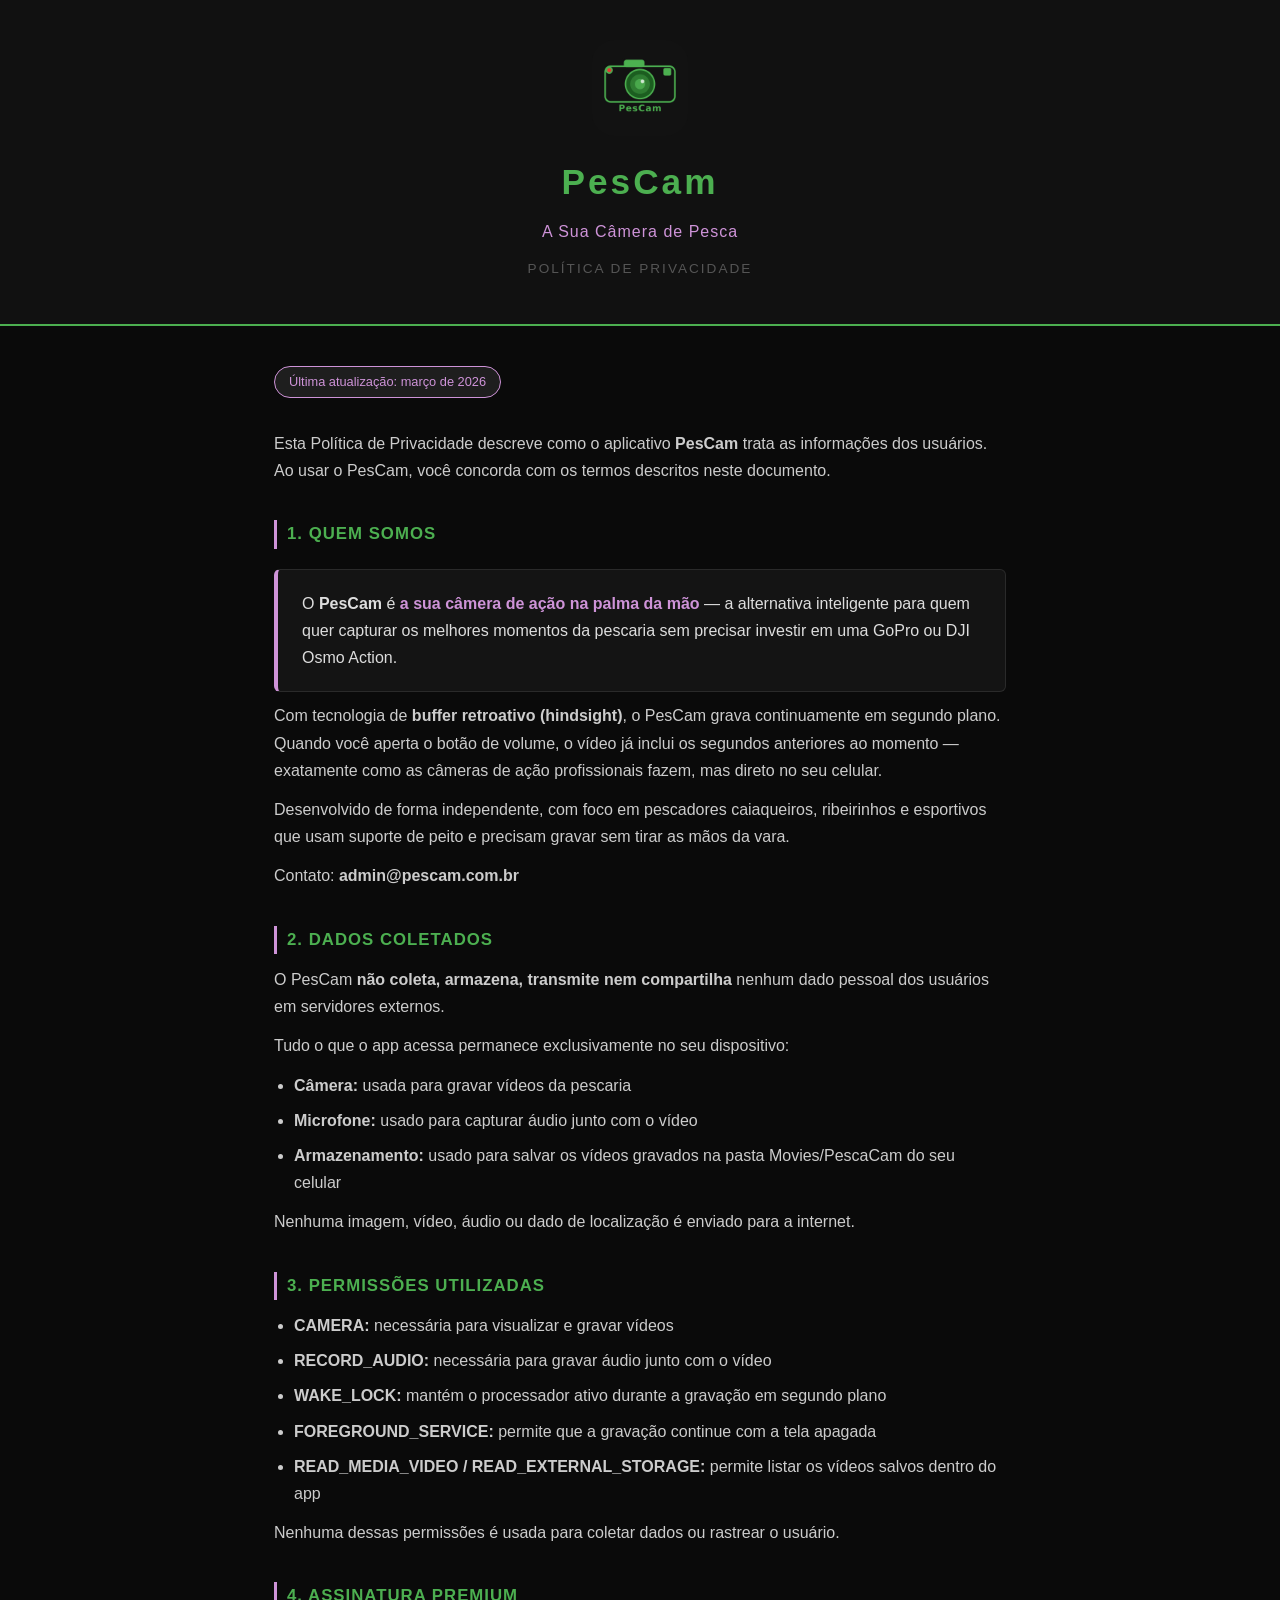
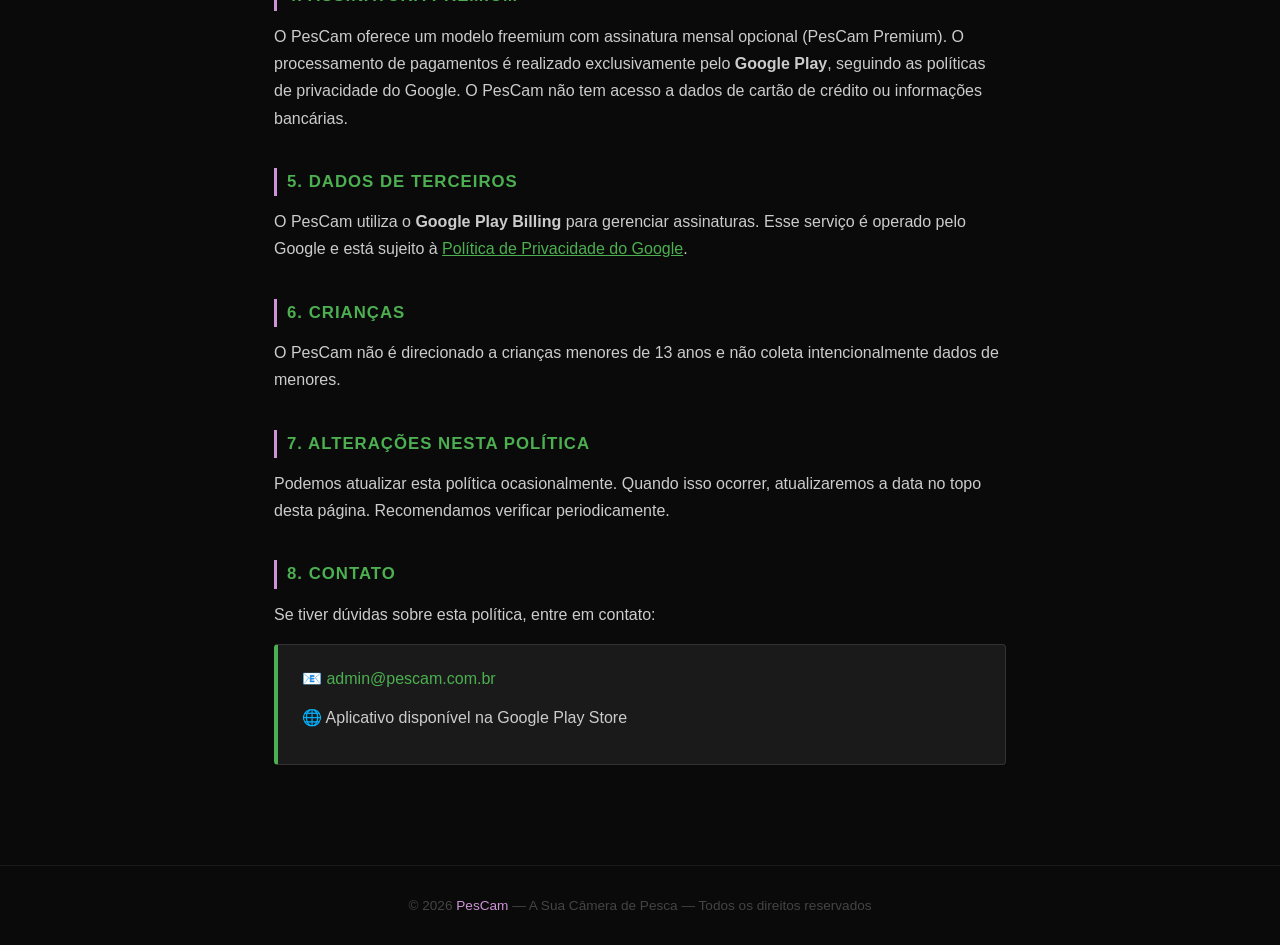
==== index.html @ 840942f1 "Add files via upload" ====
<!DOCTYPE html>
<html lang="pt-BR">
<head>
    <meta charset="UTF-8">
    <meta name="viewport" content="width=device-width, initial-scale=1.0">
    <title>Política de Privacidade — PesCam</title>
    <style>
        * { margin: 0; padding: 0; box-sizing: border-box; }
        body {
            font-family: -apple-system, BlinkMacSystemFont, 'Segoe UI', Roboto, sans-serif;
            background: #0a0a0a;
            color: #e0e0e0;
            line-height: 1.7;
        }
        header {
            background: #111;
            border-bottom: 2px solid #4CAF50;
            padding: 40px 24px 32px;
            text-align: center;
        }
        header img {
            width: 96px;
            height: 96px;
            border-radius: 22px;
            margin-bottom: 16px;
            display: block;
            margin-left: auto;
            margin-right: auto;
        }
        header h1 {
            font-size: 2.2rem;
            color: #4CAF50;
            letter-spacing: 3px;
            font-weight: 800;
        }
        header .subtitulo {
            color: #CE93D8;
            margin-top: 6px;
            font-size: 1rem;
            letter-spacing: 1px;
        }
        header .pagina-titulo {
            color: #555;
            margin-top: 10px;
            font-size: 0.85rem;
            text-transform: uppercase;
            letter-spacing: 2px;
        }
        .container {
            max-width: 780px;
            margin: 40px auto;
            padding: 0 24px 60px;
        }
        h2 {
            color: #4CAF50;
            font-size: 1.05rem;
            margin: 36px 0 12px;
            text-transform: uppercase;
            letter-spacing: 1px;
            border-left: 3px solid #CE93D8;
            padding-left: 10px;
        }
        p {
            color: #ccc;
            margin-bottom: 12px;
        }
        ul {
            padding-left: 20px;
            margin-bottom: 12px;
        }
        ul li {
            color: #ccc;
            margin-bottom: 8px;
        }
        .badge {
            display: inline-block;
            background: #1e1e1e;
            border: 1px solid #CE93D8;
            color: #CE93D8;
            font-size: 0.8rem;
            padding: 4px 14px;
            border-radius: 20px;
            margin-bottom: 20px;
        }
        .hero-box {
            background: #141414;
            border: 1px solid #2a2a2a;
            border-left: 4px solid #CE93D8;
            padding: 20px 24px;
            border-radius: 6px;
            margin: 20px 0 10px;
        }
        .hero-box p {
            color: #ddd;
            margin: 0;
            font-size: 1rem;
            line-height: 1.7;
        }
        .hero-box .destaque {
            color: #CE93D8;
            font-weight: bold;
        }
        .contact-box {
            background: #1a1a1a;
            border: 1px solid #333;
            border-left: 4px solid #4CAF50;
            padding: 20px 24px;
            border-radius: 4px;
            margin-top: 16px;
        }
        .contact-box a {
            color: #4CAF50;
            text-decoration: none;
        }
        a { color: #4CAF50; }
        footer {
            text-align: center;
            padding: 28px;
            color: #444;
            font-size: 0.85rem;
            border-top: 1px solid #1a1a1a;
        }
        footer span { color: #CE93D8; }
    </style>
</head>
<body>

<header>
    <img src="[data-uri]" alt="PesCam">
    <h1>PesCam</h1>
    <p class="subtitulo">A Sua Câmera de Pesca</p>
    <p class="pagina-titulo">Política de Privacidade</p>
</header>

<div class="container">

    <p style="margin-top: 8px;">
        <span class="badge">Última atualização: março de 2026</span>
    </p>

    <p>
        Esta Política de Privacidade descreve como o aplicativo <strong>PesCam</strong>
        trata as informações dos usuários. Ao usar o PesCam, você concorda com os termos
        descritos neste documento.
    </p>

    <h2>1. Quem somos</h2>

    <div class="hero-box">
        <p>
            O <strong>PesCam</strong> é <span class="destaque">a sua câmera de ação na palma da mão</span> —
            a alternativa inteligente para quem quer capturar os melhores momentos da pescaria
            sem precisar investir em uma GoPro ou DJI Osmo Action.
        </p>
    </div>

    <p>
        Com tecnologia de <strong>buffer retroativo (hindsight)</strong>, o PesCam grava continuamente
        em segundo plano. Quando você aperta o botão de volume, o vídeo já inclui os segundos
        anteriores ao momento — exatamente como as câmeras de ação profissionais fazem,
        mas direto no seu celular.
    </p>
    <p>
        Desenvolvido de forma independente, com foco em pescadores caiaqueiros,
        ribeirinhos e esportivos que usam suporte de peito e precisam gravar sem tirar as mãos da vara.
    </p>
    <p>Contato: <strong>admin@pescam.com.br</strong></p>

    <h2>2. Dados coletados</h2>
    <p>
        O PesCam <strong>não coleta, armazena, transmite nem compartilha</strong>
        nenhum dado pessoal dos usuários em servidores externos.
    </p>
    <p>Tudo o que o app acessa permanece exclusivamente no seu dispositivo:</p>
    <ul>
        <li><strong>Câmera:</strong> usada para gravar vídeos da pescaria</li>
        <li><strong>Microfone:</strong> usado para capturar áudio junto com o vídeo</li>
        <li><strong>Armazenamento:</strong> usado para salvar os vídeos gravados na pasta Movies/PescaCam do seu celular</li>
    </ul>
    <p>Nenhuma imagem, vídeo, áudio ou dado de localização é enviado para a internet.</p>

    <h2>3. Permissões utilizadas</h2>
    <ul>
        <li><strong>CAMERA:</strong> necessária para visualizar e gravar vídeos</li>
        <li><strong>RECORD_AUDIO:</strong> necessária para gravar áudio junto com o vídeo</li>
        <li><strong>WAKE_LOCK:</strong> mantém o processador ativo durante a gravação em segundo plano</li>
        <li><strong>FOREGROUND_SERVICE:</strong> permite que a gravação continue com a tela apagada</li>
        <li><strong>READ_MEDIA_VIDEO / READ_EXTERNAL_STORAGE:</strong> permite listar os vídeos salvos dentro do app</li>
    </ul>
    <p>Nenhuma dessas permissões é usada para coletar dados ou rastrear o usuário.</p>

    <h2>4. Assinatura Premium</h2>
    <p>
        O PesCam oferece um modelo freemium com assinatura mensal opcional (PesCam Premium).
        O processamento de pagamentos é realizado exclusivamente pelo <strong>Google Play</strong>,
        seguindo as políticas de privacidade do Google. O PesCam não tem acesso a dados
        de cartão de crédito ou informações bancárias.
    </p>

    <h2>5. Dados de terceiros</h2>
    <p>
        O PesCam utiliza o <strong>Google Play Billing</strong> para gerenciar assinaturas.
        Esse serviço é operado pelo Google e está sujeito à
        <a href="https://policies.google.com/privacy" target="_blank">Política de Privacidade do Google</a>.
    </p>

    <h2>6. Crianças</h2>
    <p>
        O PesCam não é direcionado a crianças menores de 13 anos e não coleta
        intencionalmente dados de menores.
    </p>

    <h2>7. Alterações nesta política</h2>
    <p>
        Podemos atualizar esta política ocasionalmente. Quando isso ocorrer,
        atualizaremos a data no topo desta página. Recomendamos verificar periodicamente.
    </p>

    <h2>8. Contato</h2>
    <p>Se tiver dúvidas sobre esta política, entre em contato:</p>
    <div class="contact-box">
        <p>📧 <a href="mailto:admin@pescam.com.br">admin@pescam.com.br</a></p>
        <p>🌐 Aplicativo disponível na Google Play Store</p>
    </div>

</div>

<footer>
    © 2026 <span>PesCam</span> — A Sua Câmera de Pesca — Todos os direitos reservados
</footer>

</body>
</html>
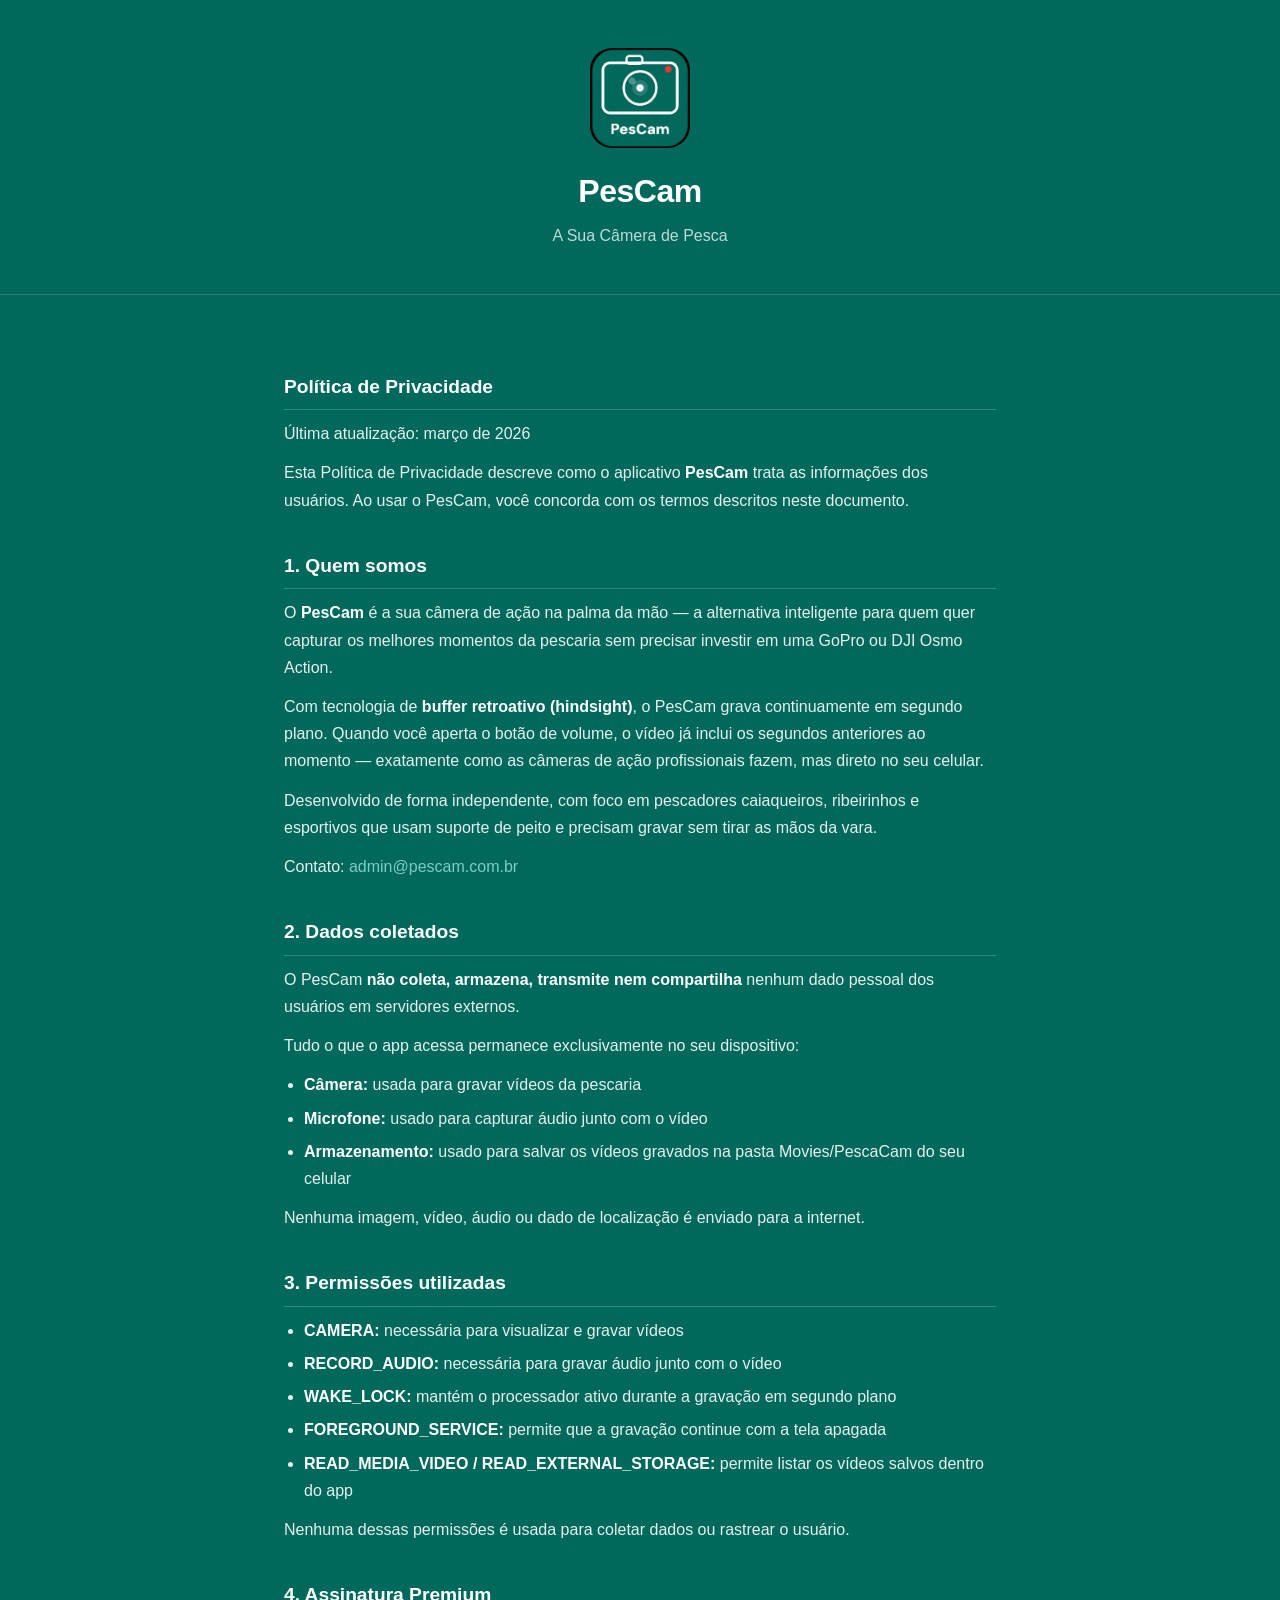
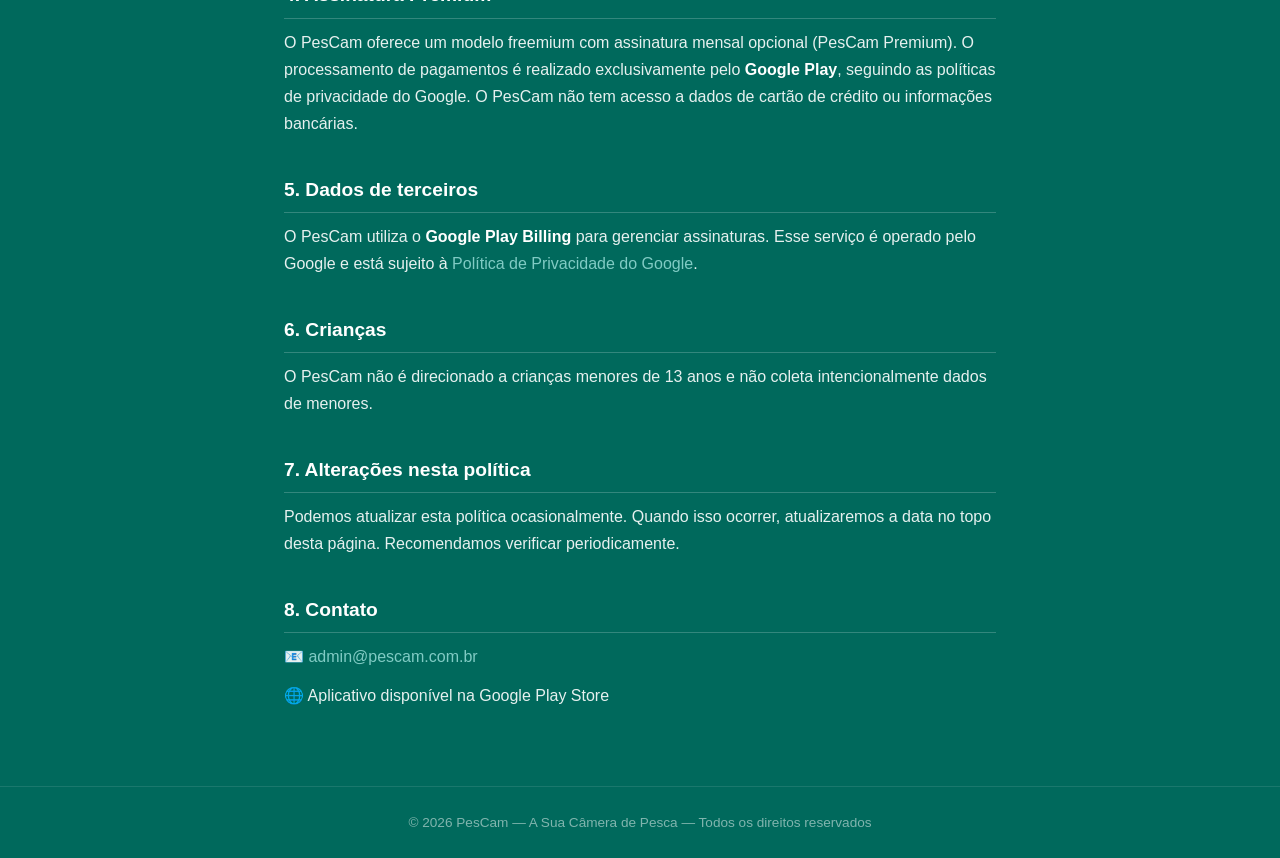
==== commit af665eb5: "Update index.html" ====
--- a/index.html
+++ b/index.html
@@ -1,233 +1,159 @@
 <!DOCTYPE html>
 <html lang="pt-BR">
 <head>
-    <meta charset="UTF-8">
-    <meta name="viewport" content="width=device-width, initial-scale=1.0">
-    <title>Política de Privacidade — PesCam</title>
-    <style>
-        * { margin: 0; padding: 0; box-sizing: border-box; }
-        body {
-            font-family: -apple-system, BlinkMacSystemFont, 'Segoe UI', Roboto, sans-serif;
-            background: #0a0a0a;
-            color: #e0e0e0;
-            line-height: 1.7;
-        }
-        header {
-            background: #111;
-            border-bottom: 2px solid #4CAF50;
-            padding: 40px 24px 32px;
-            text-align: center;
-        }
-        header img {
-            width: 96px;
-            height: 96px;
-            border-radius: 22px;
-            margin-bottom: 16px;
-            display: block;
-            margin-left: auto;
-            margin-right: auto;
-        }
-        header h1 {
-            font-size: 2.2rem;
-            color: #4CAF50;
-            letter-spacing: 3px;
-            font-weight: 800;
-        }
-        header .subtitulo {
-            color: #CE93D8;
-            margin-top: 6px;
-            font-size: 1rem;
-            letter-spacing: 1px;
-        }
-        header .pagina-titulo {
-            color: #555;
-            margin-top: 10px;
-            font-size: 0.85rem;
-            text-transform: uppercase;
-            letter-spacing: 2px;
-        }
-        .container {
-            max-width: 780px;
-            margin: 40px auto;
-            padding: 0 24px 60px;
-        }
-        h2 {
-            color: #4CAF50;
-            font-size: 1.05rem;
-            margin: 36px 0 12px;
-            text-transform: uppercase;
-            letter-spacing: 1px;
-            border-left: 3px solid #CE93D8;
-            padding-left: 10px;
-        }
-        p {
-            color: #ccc;
-            margin-bottom: 12px;
-        }
-        ul {
-            padding-left: 20px;
-            margin-bottom: 12px;
-        }
-        ul li {
-            color: #ccc;
-            margin-bottom: 8px;
-        }
-        .badge {
-            display: inline-block;
-            background: #1e1e1e;
-            border: 1px solid #CE93D8;
-            color: #CE93D8;
-            font-size: 0.8rem;
-            padding: 4px 14px;
-            border-radius: 20px;
-            margin-bottom: 20px;
-        }
-        .hero-box {
-            background: #141414;
-            border: 1px solid #2a2a2a;
-            border-left: 4px solid #CE93D8;
-            padding: 20px 24px;
-            border-radius: 6px;
-            margin: 20px 0 10px;
-        }
-        .hero-box p {
-            color: #ddd;
-            margin: 0;
-            font-size: 1rem;
-            line-height: 1.7;
-        }
-        .hero-box .destaque {
-            color: #CE93D8;
-            font-weight: bold;
-        }
-        .contact-box {
-            background: #1a1a1a;
-            border: 1px solid #333;
-            border-left: 4px solid #4CAF50;
-            padding: 20px 24px;
-            border-radius: 4px;
-            margin-top: 16px;
-        }
-        .contact-box a {
-            color: #4CAF50;
-            text-decoration: none;
-        }
-        a { color: #4CAF50; }
-        footer {
-            text-align: center;
-            padding: 28px;
-            color: #444;
-            font-size: 0.85rem;
-            border-top: 1px solid #1a1a1a;
-        }
-        footer span { color: #CE93D8; }
-    </style>
+  <meta charset="UTF-8">
+  <meta name="viewport" content="width=device-width, initial-scale=1.0">
+  <title>PesCam — Política de Privacidade</title>
+  <style>
+    * { box-sizing: border-box; margin: 0; padding: 0; }
+
+    body {
+      background-color: #00695C;
+      color: #ffffff;
+      font-family: -apple-system, BlinkMacSystemFont, 'Segoe UI', Roboto, sans-serif;
+      line-height: 1.7;
+    }
+
+    header {
+      background-color: #00695C;
+      padding: 48px 24px 32px;
+      text-align: center;
+      border-bottom: 1px solid rgba(255,255,255,0.15);
+    }
+
+    header img {
+      width: 100px;
+      height: 100px;
+      border-radius: 22px;
+      display: block;
+      margin: 0 auto 16px;
+    }
+
+    header h1 {
+      font-size: 2rem;
+      font-weight: 800;
+      letter-spacing: -0.5px;
+      color: #ffffff;
+    }
+
+    header p.tagline {
+      font-size: 1rem;
+      color: rgba(255,255,255,0.75);
+      margin-top: 4px;
+    }
+
+    main {
+      max-width: 760px;
+      margin: 0 auto;
+      padding: 40px 24px 64px;
+    }
+
+    h2 {
+      font-size: 1.2rem;
+      font-weight: 700;
+      color: #ffffff;
+      margin: 36px 0 10px;
+      padding-bottom: 6px;
+      border-bottom: 1px solid rgba(255,255,255,0.2);
+    }
+
+    p {
+      margin-bottom: 12px;
+      color: rgba(255,255,255,0.9);
+    }
+
+    ul {
+      margin: 8px 0 12px 20px;
+      color: rgba(255,255,255,0.9);
+    }
+
+    ul li {
+      margin-bottom: 6px;
+    }
+
+    strong {
+      color: #ffffff;
+    }
+
+    a {
+      color: #80CBC4;
+      text-decoration: none;
+    }
+
+    a:hover {
+      text-decoration: underline;
+    }
+
+    footer {
+      text-align: center;
+      padding: 24px;
+      font-size: 0.85rem;
+      color: rgba(255,255,255,0.5);
+      border-top: 1px solid rgba(255,255,255,0.1);
+    }
+  </style>
 </head>
 <body>
 
 <header>
-    <img src="[data-uri]" alt="PesCam">
-    <h1>PesCam</h1>
-    <p class="subtitulo">A Sua Câmera de Pesca</p>
-    <p class="pagina-titulo">Política de Privacidade</p>
+  <img src="[data-uri]" alt="PesCam icon">
+  <h1>PesCam</h1>
+  <p class="tagline">A Sua Câmera de Pesca</p>
 </header>
 
-<div class="container">
+<main>
 
-    <p style="margin-top: 8px;">
-        <span class="badge">Última atualização: março de 2026</span>
-    </p>
+  <h2>Política de Privacidade</h2>
+  <p>Última atualização: março de 2026</p>
+  <p>Esta Política de Privacidade descreve como o aplicativo <strong>PesCam</strong> trata as informações dos usuários. Ao usar o PesCam, você concorda com os termos descritos neste documento.</p>
 
-    <p>
-        Esta Política de Privacidade descreve como o aplicativo <strong>PesCam</strong>
-        trata as informações dos usuários. Ao usar o PesCam, você concorda com os termos
-        descritos neste documento.
-    </p>
+  <h2>1. Quem somos</h2>
+  <p>O <strong>PesCam</strong> é a sua câmera de ação na palma da mão — a alternativa inteligente para quem quer capturar os melhores momentos da pescaria sem precisar investir em uma GoPro ou DJI Osmo Action.</p>
+  <p>Com tecnologia de <strong>buffer retroativo (hindsight)</strong>, o PesCam grava continuamente em segundo plano. Quando você aperta o botão de volume, o vídeo já inclui os segundos anteriores ao momento — exatamente como as câmeras de ação profissionais fazem, mas direto no seu celular.</p>
+  <p>Desenvolvido de forma independente, com foco em pescadores caiaqueiros, ribeirinhos e esportivos que usam suporte de peito e precisam gravar sem tirar as mãos da vara.</p>
+  <p>Contato: <a href="mailto:admin@pescam.com.br">admin@pescam.com.br</a></p>
 
-    <h2>1. Quem somos</h2>
+  <h2>2. Dados coletados</h2>
+  <p>O PesCam <strong>não coleta, armazena, transmite nem compartilha</strong> nenhum dado pessoal dos usuários em servidores externos.</p>
+  <p>Tudo o que o app acessa permanece exclusivamente no seu dispositivo:</p>
+  <ul>
+    <li><strong>Câmera:</strong> usada para gravar vídeos da pescaria</li>
+    <li><strong>Microfone:</strong> usado para capturar áudio junto com o vídeo</li>
+    <li><strong>Armazenamento:</strong> usado para salvar os vídeos gravados na pasta Movies/PescaCam do seu celular</li>
+  </ul>
+  <p>Nenhuma imagem, vídeo, áudio ou dado de localização é enviado para a internet.</p>
 
-    <div class="hero-box">
-        <p>
-            O <strong>PesCam</strong> é <span class="destaque">a sua câmera de ação na palma da mão</span> —
-            a alternativa inteligente para quem quer capturar os melhores momentos da pescaria
-            sem precisar investir em uma GoPro ou DJI Osmo Action.
-        </p>
-    </div>
+  <h2>3. Permissões utilizadas</h2>
+  <ul>
+    <li><strong>CAMERA:</strong> necessária para visualizar e gravar vídeos</li>
+    <li><strong>RECORD_AUDIO:</strong> necessária para gravar áudio junto com o vídeo</li>
+    <li><strong>WAKE_LOCK:</strong> mantém o processador ativo durante a gravação em segundo plano</li>
+    <li><strong>FOREGROUND_SERVICE:</strong> permite que a gravação continue com a tela apagada</li>
+    <li><strong>READ_MEDIA_VIDEO / READ_EXTERNAL_STORAGE:</strong> permite listar os vídeos salvos dentro do app</li>
+  </ul>
+  <p>Nenhuma dessas permissões é usada para coletar dados ou rastrear o usuário.</p>
 
-    <p>
-        Com tecnologia de <strong>buffer retroativo (hindsight)</strong>, o PesCam grava continuamente
-        em segundo plano. Quando você aperta o botão de volume, o vídeo já inclui os segundos
-        anteriores ao momento — exatamente como as câmeras de ação profissionais fazem,
-        mas direto no seu celular.
-    </p>
-    <p>
-        Desenvolvido de forma independente, com foco em pescadores caiaqueiros,
-        ribeirinhos e esportivos que usam suporte de peito e precisam gravar sem tirar as mãos da vara.
-    </p>
-    <p>Contato: <strong>admin@pescam.com.br</strong></p>
+  <h2>4. Assinatura Premium</h2>
+  <p>O PesCam oferece um modelo freemium com assinatura mensal opcional (PesCam Premium). O processamento de pagamentos é realizado exclusivamente pelo <strong>Google Play</strong>, seguindo as políticas de privacidade do Google. O PesCam não tem acesso a dados de cartão de crédito ou informações bancárias.</p>
 
-    <h2>2. Dados coletados</h2>
-    <p>
-        O PesCam <strong>não coleta, armazena, transmite nem compartilha</strong>
-        nenhum dado pessoal dos usuários em servidores externos.
-    </p>
-    <p>Tudo o que o app acessa permanece exclusivamente no seu dispositivo:</p>
-    <ul>
-        <li><strong>Câmera:</strong> usada para gravar vídeos da pescaria</li>
-        <li><strong>Microfone:</strong> usado para capturar áudio junto com o vídeo</li>
-        <li><strong>Armazenamento:</strong> usado para salvar os vídeos gravados na pasta Movies/PescaCam do seu celular</li>
-    </ul>
-    <p>Nenhuma imagem, vídeo, áudio ou dado de localização é enviado para a internet.</p>
+  <h2>5. Dados de terceiros</h2>
+  <p>O PesCam utiliza o <strong>Google Play Billing</strong> para gerenciar assinaturas. Esse serviço é operado pelo Google e está sujeito à <a href="https://policies.google.com/privacy" target="_blank">Política de Privacidade do Google</a>.</p>
 
-    <h2>3. Permissões utilizadas</h2>
-    <ul>
-        <li><strong>CAMERA:</strong> necessária para visualizar e gravar vídeos</li>
-        <li><strong>RECORD_AUDIO:</strong> necessária para gravar áudio junto com o vídeo</li>
-        <li><strong>WAKE_LOCK:</strong> mantém o processador ativo durante a gravação em segundo plano</li>
-        <li><strong>FOREGROUND_SERVICE:</strong> permite que a gravação continue com a tela apagada</li>
-        <li><strong>READ_MEDIA_VIDEO / READ_EXTERNAL_STORAGE:</strong> permite listar os vídeos salvos dentro do app</li>
-    </ul>
-    <p>Nenhuma dessas permissões é usada para coletar dados ou rastrear o usuário.</p>
+  <h2>6. Crianças</h2>
+  <p>O PesCam não é direcionado a crianças menores de 13 anos e não coleta intencionalmente dados de menores.</p>
 
-    <h2>4. Assinatura Premium</h2>
-    <p>
-        O PesCam oferece um modelo freemium com assinatura mensal opcional (PesCam Premium).
-        O processamento de pagamentos é realizado exclusivamente pelo <strong>Google Play</strong>,
-        seguindo as políticas de privacidade do Google. O PesCam não tem acesso a dados
-        de cartão de crédito ou informações bancárias.
-    </p>
+  <h2>7. Alterações nesta política</h2>
+  <p>Podemos atualizar esta política ocasionalmente. Quando isso ocorrer, atualizaremos a data no topo desta página. Recomendamos verificar periodicamente.</p>
 
-    <h2>5. Dados de terceiros</h2>
-    <p>
-        O PesCam utiliza o <strong>Google Play Billing</strong> para gerenciar assinaturas.
-        Esse serviço é operado pelo Google e está sujeito à
-        <a href="https://policies.google.com/privacy" target="_blank">Política de Privacidade do Google</a>.
-    </p>
+  <h2>8. Contato</h2>
+  <p>📧 <a href="mailto:admin@pescam.com.br">admin@pescam.com.br</a></p>
+  <p>🌐 Aplicativo disponível na Google Play Store</p>
 
-    <h2>6. Crianças</h2>
-    <p>
-        O PesCam não é direcionado a crianças menores de 13 anos e não coleta
-        intencionalmente dados de menores.
-    </p>
-
-    <h2>7. Alterações nesta política</h2>
-    <p>
-        Podemos atualizar esta política ocasionalmente. Quando isso ocorrer,
-        atualizaremos a data no topo desta página. Recomendamos verificar periodicamente.
-    </p>
-
-    <h2>8. Contato</h2>
-    <p>Se tiver dúvidas sobre esta política, entre em contato:</p>
-    <div class="contact-box">
-        <p>📧 <a href="mailto:admin@pescam.com.br">admin@pescam.com.br</a></p>
-        <p>🌐 Aplicativo disponível na Google Play Store</p>
-    </div>
-
-</div>
+</main>
 
 <footer>
-    © 2026 <span>PesCam</span> — A Sua Câmera de Pesca — Todos os direitos reservados
+  © 2026 PesCam — A Sua Câmera de Pesca — Todos os direitos reservados
 </footer>
 
 </body>
-</html>
+</html>
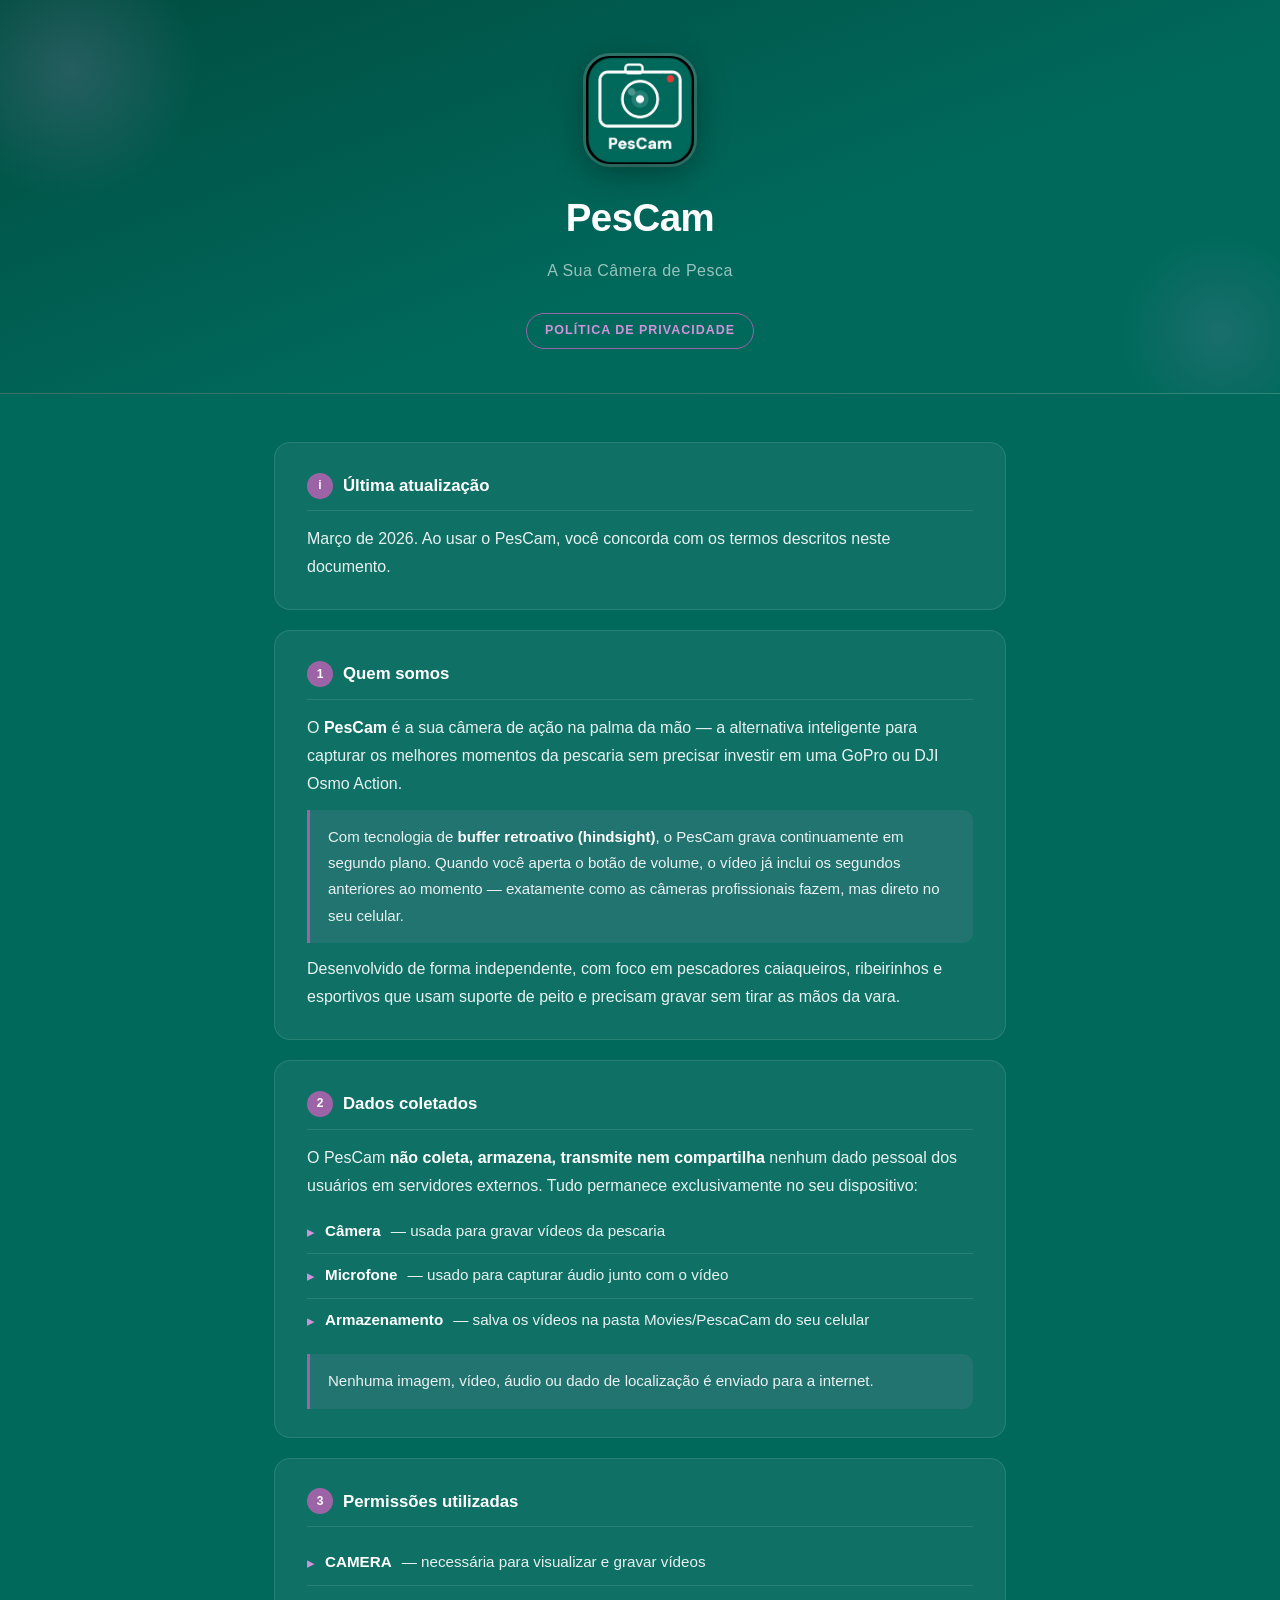
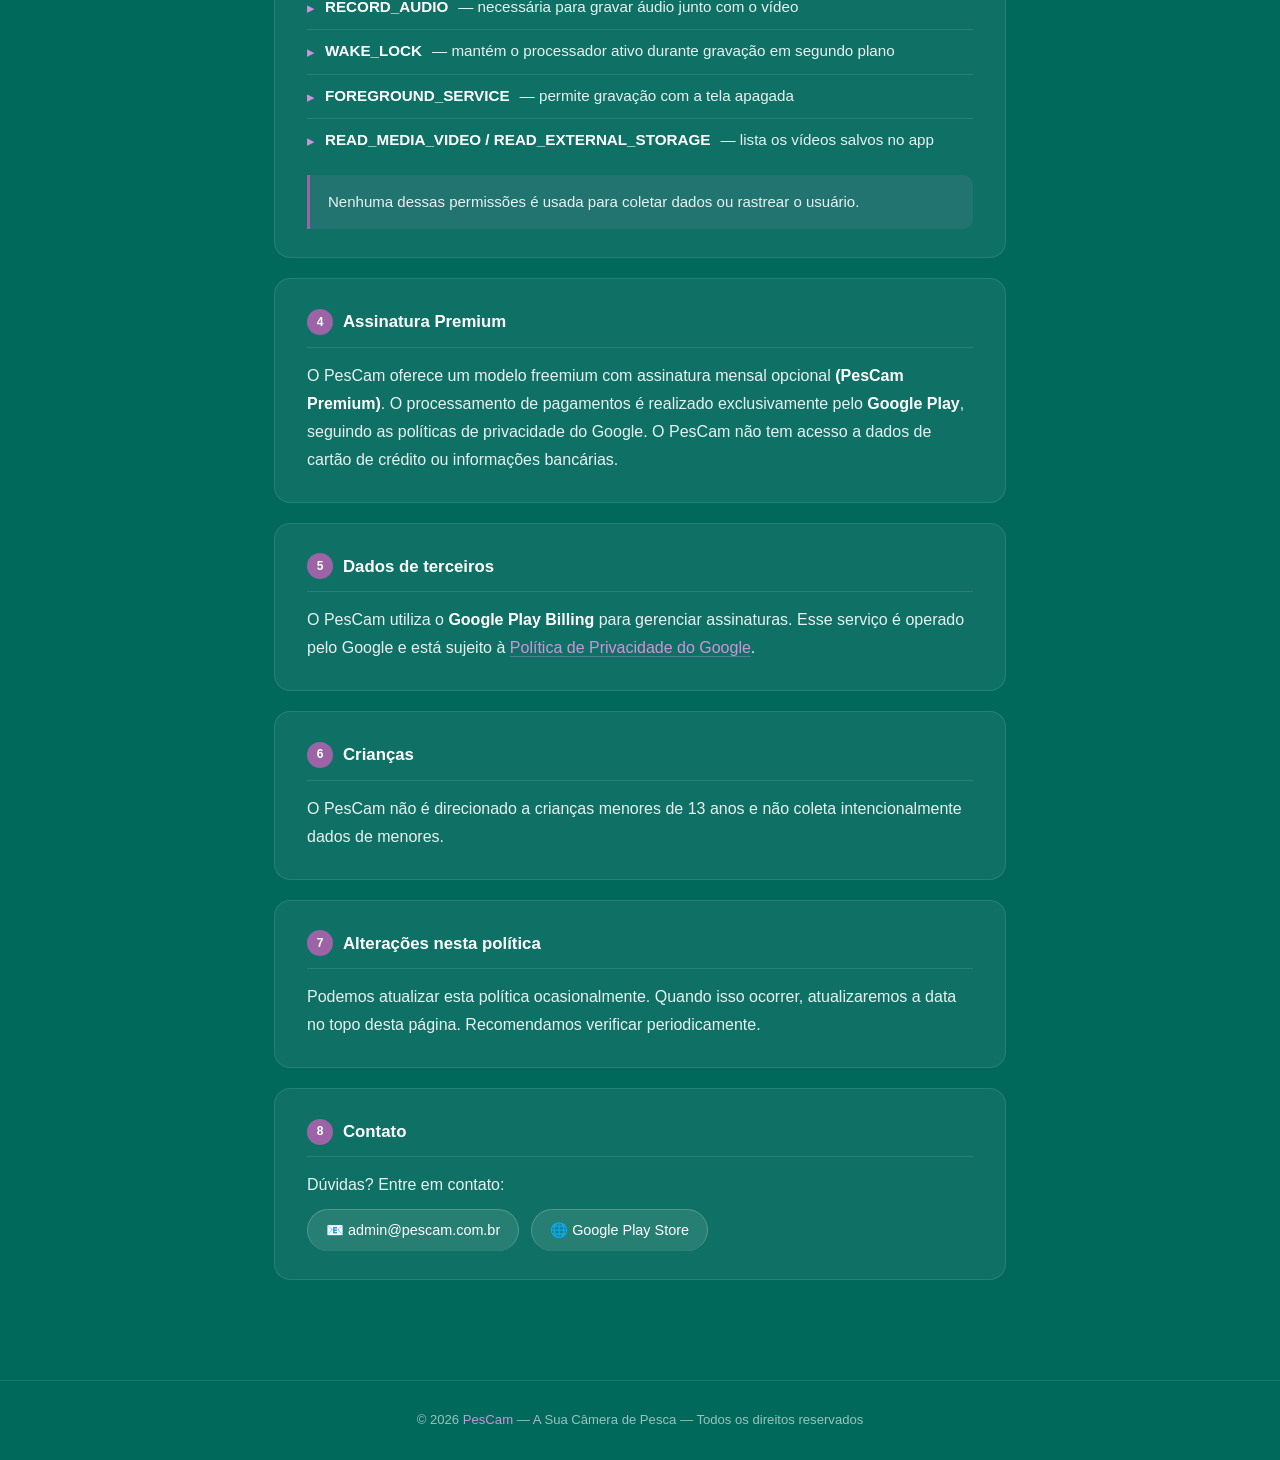
==== commit b1fba38c: "Update index.html" ====
--- a/index.html
+++ b/index.html
@@ -5,154 +5,338 @@
   <meta name="viewport" content="width=device-width, initial-scale=1.0">
   <title>PesCam — Política de Privacidade</title>
   <style>
-    * { box-sizing: border-box; margin: 0; padding: 0; }
+    *, *::before, *::after { box-sizing: border-box; margin: 0; padding: 0; }
+
+    :root {
+      --green:       #00695C;
+      --green-dark:  #004D40;
+      --green-light: #00897B;
+      --lilac:       #CE93D8;
+      --lilac-dim:   #9C64A6;
+      --white:       #FFFFFF;
+      --white-90:    rgba(255,255,255,0.90);
+      --white-60:    rgba(255,255,255,0.60);
+      --white-20:    rgba(255,255,255,0.20);
+      --white-10:    rgba(255,255,255,0.10);
+      --white-06:    rgba(255,255,255,0.06);
+    }
 
     body {
-      background-color: #00695C;
-      color: #ffffff;
+      background: var(--green);
+      color: var(--white-90);
       font-family: -apple-system, BlinkMacSystemFont, 'Segoe UI', Roboto, sans-serif;
-      line-height: 1.7;
-    }
-
+      font-size: 16px;
+      line-height: 1.75;
+    }
+
+    /* ── HEADER ── */
     header {
-      background-color: #00695C;
-      padding: 48px 24px 32px;
+      background: linear-gradient(160deg, var(--green-dark) 0%, var(--green) 60%);
+      border-bottom: 1px solid var(--white-20);
+      padding: 56px 24px 44px;
       text-align: center;
-      border-bottom: 1px solid rgba(255,255,255,0.15);
+      position: relative;
+      overflow: hidden;
+    }
+
+    /* decorative glow blobs */
+    header::before {
+      content: '';
+      position: absolute;
+      top: -60px; left: -60px;
+      width: 260px; height: 260px;
+      background: radial-gradient(circle, rgba(206,147,216,0.18) 0%, transparent 70%);
+      border-radius: 50%;
+    }
+    header::after {
+      content: '';
+      position: absolute;
+      bottom: -40px; right: -40px;
+      width: 200px; height: 200px;
+      background: radial-gradient(circle, rgba(206,147,216,0.12) 0%, transparent 70%);
+      border-radius: 50%;
     }
 
     header img {
-      width: 100px;
-      height: 100px;
-      border-radius: 22px;
+      width: 108px;
+      height: 108px;
+      border-radius: 24px;
       display: block;
-      margin: 0 auto 16px;
+      margin: 0 auto 20px;
+      box-shadow: 0 8px 32px rgba(0,0,0,0.35), 0 0 0 3px var(--white-20);
+      position: relative;
+      z-index: 1;
     }
 
     header h1 {
-      font-size: 2rem;
+      font-size: 2.4rem;
       font-weight: 800;
       letter-spacing: -0.5px;
-      color: #ffffff;
-    }
-
-    header p.tagline {
+      color: var(--white);
+      position: relative;
+      z-index: 1;
+    }
+
+    header h1 span {
+      color: var(--lilac);
+    }
+
+    header .tagline {
       font-size: 1rem;
-      color: rgba(255,255,255,0.75);
-      margin-top: 4px;
-    }
-
+      color: var(--white-60);
+      margin-top: 6px;
+      letter-spacing: 0.5px;
+      position: relative;
+      z-index: 1;
+    }
+
+    /* ── BADGE ── */
+    .badge {
+      display: inline-block;
+      margin-top: 18px;
+      padding: 6px 18px;
+      border: 1px solid var(--lilac-dim);
+      border-radius: 999px;
+      font-size: 0.78rem;
+      font-weight: 600;
+      letter-spacing: 1px;
+      text-transform: uppercase;
+      color: var(--lilac);
+      position: relative;
+      z-index: 1;
+    }
+
+    /* ── MAIN ── */
     main {
-      max-width: 760px;
+      max-width: 780px;
       margin: 0 auto;
-      padding: 40px 24px 64px;
-    }
-
+      padding: 48px 24px 80px;
+    }
+
+    /* ── SECTION CARD ── */
+    .card {
+      background: var(--white-06);
+      border: 1px solid var(--white-10);
+      border-radius: 16px;
+      padding: 28px 32px;
+      margin-bottom: 20px;
+      transition: background 0.2s;
+    }
+
+    .card:hover {
+      background: rgba(255,255,255,0.09);
+    }
+
+    /* ── SECTION TITLE ── */
     h2 {
-      font-size: 1.2rem;
+      display: flex;
+      align-items: center;
+      gap: 10px;
+      font-size: 1.05rem;
       font-weight: 700;
-      color: #ffffff;
-      margin: 36px 0 10px;
-      padding-bottom: 6px;
-      border-bottom: 1px solid rgba(255,255,255,0.2);
-    }
-
+      color: var(--white);
+      margin-bottom: 14px;
+      padding-bottom: 10px;
+      border-bottom: 1px solid var(--white-10);
+    }
+
+    h2 .num {
+      display: inline-flex;
+      align-items: center;
+      justify-content: center;
+      width: 26px; height: 26px;
+      border-radius: 50%;
+      background: var(--lilac-dim);
+      color: var(--white);
+      font-size: 0.75rem;
+      font-weight: 800;
+      flex-shrink: 0;
+    }
+
+    /* ── TEXT ── */
     p {
-      margin-bottom: 12px;
-      color: rgba(255,255,255,0.9);
-    }
-
+      color: var(--white-90);
+      margin-bottom: 10px;
+    }
+
+    p:last-child { margin-bottom: 0; }
+
+    strong { color: var(--white); }
+
+    a {
+      color: var(--lilac);
+      text-decoration: none;
+      border-bottom: 1px solid rgba(206,147,216,0.35);
+      transition: color 0.15s, border-color 0.15s;
+    }
+
+    a:hover {
+      color: var(--white);
+      border-color: var(--white-60);
+    }
+
+    /* ── LIST ── */
     ul {
-      margin: 8px 0 12px 20px;
-      color: rgba(255,255,255,0.9);
+      list-style: none;
+      margin: 10px 0 0;
     }
 
     ul li {
-      margin-bottom: 6px;
-    }
-
-    strong {
-      color: #ffffff;
-    }
-
-    a {
-      color: #80CBC4;
+      display: flex;
+      gap: 10px;
+      padding: 8px 0;
+      border-bottom: 1px solid var(--white-10);
+      color: var(--white-90);
+      font-size: 0.95rem;
+    }
+
+    ul li:last-child { border-bottom: none; }
+
+    ul li::before {
+      content: '▸';
+      color: var(--lilac);
+      flex-shrink: 0;
+      margin-top: 1px;
+    }
+
+    /* ── HIGHLIGHT BOX ── */
+    .highlight {
+      background: rgba(206,147,216,0.10);
+      border-left: 3px solid var(--lilac-dim);
+      border-radius: 0 10px 10px 0;
+      padding: 14px 18px;
+      margin: 12px 0 0;
+      font-size: 0.94rem;
+      color: var(--white-90);
+    }
+
+    /* ── CONTACT ROW ── */
+    .contact-row {
+      display: flex;
+      flex-wrap: wrap;
+      gap: 12px;
+      margin-top: 8px;
+    }
+
+    .contact-chip {
+      display: inline-flex;
+      align-items: center;
+      gap: 8px;
+      background: var(--white-10);
+      border: 1px solid var(--white-20);
+      border-radius: 999px;
+      padding: 8px 18px;
+      font-size: 0.9rem;
+      color: var(--white);
       text-decoration: none;
-    }
-
-    a:hover {
-      text-decoration: underline;
-    }
-
+      border-bottom: none;
+      transition: background 0.2s;
+    }
+
+    .contact-chip:hover {
+      background: rgba(255,255,255,0.18);
+      border-color: var(--white-60);
+      color: var(--white);
+    }
+
+    /* ── FOOTER ── */
     footer {
       text-align: center;
-      padding: 24px;
-      font-size: 0.85rem;
-      color: rgba(255,255,255,0.5);
-      border-top: 1px solid rgba(255,255,255,0.1);
+      padding: 28px 24px;
+      font-size: 0.82rem;
+      color: var(--white-60);
+      border-top: 1px solid var(--white-10);
+    }
+
+    footer span { color: var(--lilac); }
+
+    @media (max-width: 480px) {
+      header h1 { font-size: 1.8rem; }
+      .card { padding: 20px; }
     }
   </style>
 </head>
 <body>
 
 <header>
-  <img src="[data-uri]" alt="PesCam icon">
+  <img src="[data-uri]" alt="PesCam">
   <h1>PesCam</h1>
   <p class="tagline">A Sua Câmera de Pesca</p>
+  <div class="badge">Política de Privacidade</div>
 </header>
 
 <main>
 
-  <h2>Política de Privacidade</h2>
-  <p>Última atualização: março de 2026</p>
-  <p>Esta Política de Privacidade descreve como o aplicativo <strong>PesCam</strong> trata as informações dos usuários. Ao usar o PesCam, você concorda com os termos descritos neste documento.</p>
-
-  <h2>1. Quem somos</h2>
-  <p>O <strong>PesCam</strong> é a sua câmera de ação na palma da mão — a alternativa inteligente para quem quer capturar os melhores momentos da pescaria sem precisar investir em uma GoPro ou DJI Osmo Action.</p>
-  <p>Com tecnologia de <strong>buffer retroativo (hindsight)</strong>, o PesCam grava continuamente em segundo plano. Quando você aperta o botão de volume, o vídeo já inclui os segundos anteriores ao momento — exatamente como as câmeras de ação profissionais fazem, mas direto no seu celular.</p>
-  <p>Desenvolvido de forma independente, com foco em pescadores caiaqueiros, ribeirinhos e esportivos que usam suporte de peito e precisam gravar sem tirar as mãos da vara.</p>
-  <p>Contato: <a href="mailto:admin@pescam.com.br">admin@pescam.com.br</a></p>
-
-  <h2>2. Dados coletados</h2>
-  <p>O PesCam <strong>não coleta, armazena, transmite nem compartilha</strong> nenhum dado pessoal dos usuários em servidores externos.</p>
-  <p>Tudo o que o app acessa permanece exclusivamente no seu dispositivo:</p>
-  <ul>
-    <li><strong>Câmera:</strong> usada para gravar vídeos da pescaria</li>
-    <li><strong>Microfone:</strong> usado para capturar áudio junto com o vídeo</li>
-    <li><strong>Armazenamento:</strong> usado para salvar os vídeos gravados na pasta Movies/PescaCam do seu celular</li>
-  </ul>
-  <p>Nenhuma imagem, vídeo, áudio ou dado de localização é enviado para a internet.</p>
-
-  <h2>3. Permissões utilizadas</h2>
-  <ul>
-    <li><strong>CAMERA:</strong> necessária para visualizar e gravar vídeos</li>
-    <li><strong>RECORD_AUDIO:</strong> necessária para gravar áudio junto com o vídeo</li>
-    <li><strong>WAKE_LOCK:</strong> mantém o processador ativo durante a gravação em segundo plano</li>
-    <li><strong>FOREGROUND_SERVICE:</strong> permite que a gravação continue com a tela apagada</li>
-    <li><strong>READ_MEDIA_VIDEO / READ_EXTERNAL_STORAGE:</strong> permite listar os vídeos salvos dentro do app</li>
-  </ul>
-  <p>Nenhuma dessas permissões é usada para coletar dados ou rastrear o usuário.</p>
-
-  <h2>4. Assinatura Premium</h2>
-  <p>O PesCam oferece um modelo freemium com assinatura mensal opcional (PesCam Premium). O processamento de pagamentos é realizado exclusivamente pelo <strong>Google Play</strong>, seguindo as políticas de privacidade do Google. O PesCam não tem acesso a dados de cartão de crédito ou informações bancárias.</p>
-
-  <h2>5. Dados de terceiros</h2>
-  <p>O PesCam utiliza o <strong>Google Play Billing</strong> para gerenciar assinaturas. Esse serviço é operado pelo Google e está sujeito à <a href="https://policies.google.com/privacy" target="_blank">Política de Privacidade do Google</a>.</p>
-
-  <h2>6. Crianças</h2>
-  <p>O PesCam não é direcionado a crianças menores de 13 anos e não coleta intencionalmente dados de menores.</p>
-
-  <h2>7. Alterações nesta política</h2>
-  <p>Podemos atualizar esta política ocasionalmente. Quando isso ocorrer, atualizaremos a data no topo desta página. Recomendamos verificar periodicamente.</p>
-
-  <h2>8. Contato</h2>
-  <p>📧 <a href="mailto:admin@pescam.com.br">admin@pescam.com.br</a></p>
-  <p>🌐 Aplicativo disponível na Google Play Store</p>
+  <div class="card">
+    <h2><span class="num">i</span> Última atualização</h2>
+    <p>Março de 2026. Ao usar o PesCam, você concorda com os termos descritos neste documento.</p>
+  </div>
+
+  <div class="card">
+    <h2><span class="num">1</span> Quem somos</h2>
+    <p>O <strong>PesCam</strong> é a sua câmera de ação na palma da mão — a alternativa inteligente para capturar os melhores momentos da pescaria sem precisar investir em uma GoPro ou DJI Osmo Action.</p>
+    <div class="highlight">
+      Com tecnologia de <strong>buffer retroativo (hindsight)</strong>, o PesCam grava continuamente em segundo plano. Quando você aperta o botão de volume, o vídeo já inclui os segundos anteriores ao momento — exatamente como as câmeras profissionais fazem, mas direto no seu celular.
+    </div>
+    <p style="margin-top:12px">Desenvolvido de forma independente, com foco em pescadores caiaqueiros, ribeirinhos e esportivos que usam suporte de peito e precisam gravar sem tirar as mãos da vara.</p>
+  </div>
+
+  <div class="card">
+    <h2><span class="num">2</span> Dados coletados</h2>
+    <p>O PesCam <strong>não coleta, armazena, transmite nem compartilha</strong> nenhum dado pessoal dos usuários em servidores externos. Tudo permanece exclusivamente no seu dispositivo:</p>
+    <ul>
+      <li><strong>Câmera</strong> — usada para gravar vídeos da pescaria</li>
+      <li><strong>Microfone</strong> — usado para capturar áudio junto com o vídeo</li>
+      <li><strong>Armazenamento</strong> — salva os vídeos na pasta Movies/PescaCam do seu celular</li>
+    </ul>
+    <div class="highlight">Nenhuma imagem, vídeo, áudio ou dado de localização é enviado para a internet.</div>
+  </div>
+
+  <div class="card">
+    <h2><span class="num">3</span> Permissões utilizadas</h2>
+    <ul>
+      <li><strong>CAMERA</strong> — necessária para visualizar e gravar vídeos</li>
+      <li><strong>RECORD_AUDIO</strong> — necessária para gravar áudio junto com o vídeo</li>
+      <li><strong>WAKE_LOCK</strong> — mantém o processador ativo durante gravação em segundo plano</li>
+      <li><strong>FOREGROUND_SERVICE</strong> — permite gravação com a tela apagada</li>
+      <li><strong>READ_MEDIA_VIDEO / READ_EXTERNAL_STORAGE</strong> — lista os vídeos salvos no app</li>
+    </ul>
+    <div class="highlight">Nenhuma dessas permissões é usada para coletar dados ou rastrear o usuário.</div>
+  </div>
+
+  <div class="card">
+    <h2><span class="num">4</span> Assinatura Premium</h2>
+    <p>O PesCam oferece um modelo freemium com assinatura mensal opcional <strong>(PesCam Premium)</strong>. O processamento de pagamentos é realizado exclusivamente pelo <strong>Google Play</strong>, seguindo as políticas de privacidade do Google. O PesCam não tem acesso a dados de cartão de crédito ou informações bancárias.</p>
+  </div>
+
+  <div class="card">
+    <h2><span class="num">5</span> Dados de terceiros</h2>
+    <p>O PesCam utiliza o <strong>Google Play Billing</strong> para gerenciar assinaturas. Esse serviço é operado pelo Google e está sujeito à <a href="https://policies.google.com/privacy" target="_blank">Política de Privacidade do Google</a>.</p>
+  </div>
+
+  <div class="card">
+    <h2><span class="num">6</span> Crianças</h2>
+    <p>O PesCam não é direcionado a crianças menores de 13 anos e não coleta intencionalmente dados de menores.</p>
+  </div>
+
+  <div class="card">
+    <h2><span class="num">7</span> Alterações nesta política</h2>
+    <p>Podemos atualizar esta política ocasionalmente. Quando isso ocorrer, atualizaremos a data no topo desta página. Recomendamos verificar periodicamente.</p>
+  </div>
+
+  <div class="card">
+    <h2><span class="num">8</span> Contato</h2>
+    <p>Dúvidas? Entre em contato:</p>
+    <div class="contact-row">
+      <a class="contact-chip" href="mailto:admin@pescam.com.br">📧 admin@pescam.com.br</a>
+      <a class="contact-chip" href="https://play.google.com/store" target="_blank">🌐 Google Play Store</a>
+    </div>
+  </div>
 
 </main>
 
 <footer>
-  © 2026 PesCam — A Sua Câmera de Pesca — Todos os direitos reservados
+  © 2026 <span>PesCam</span> — A Sua Câmera de Pesca — Todos os direitos reservados
 </footer>
 
 </body>
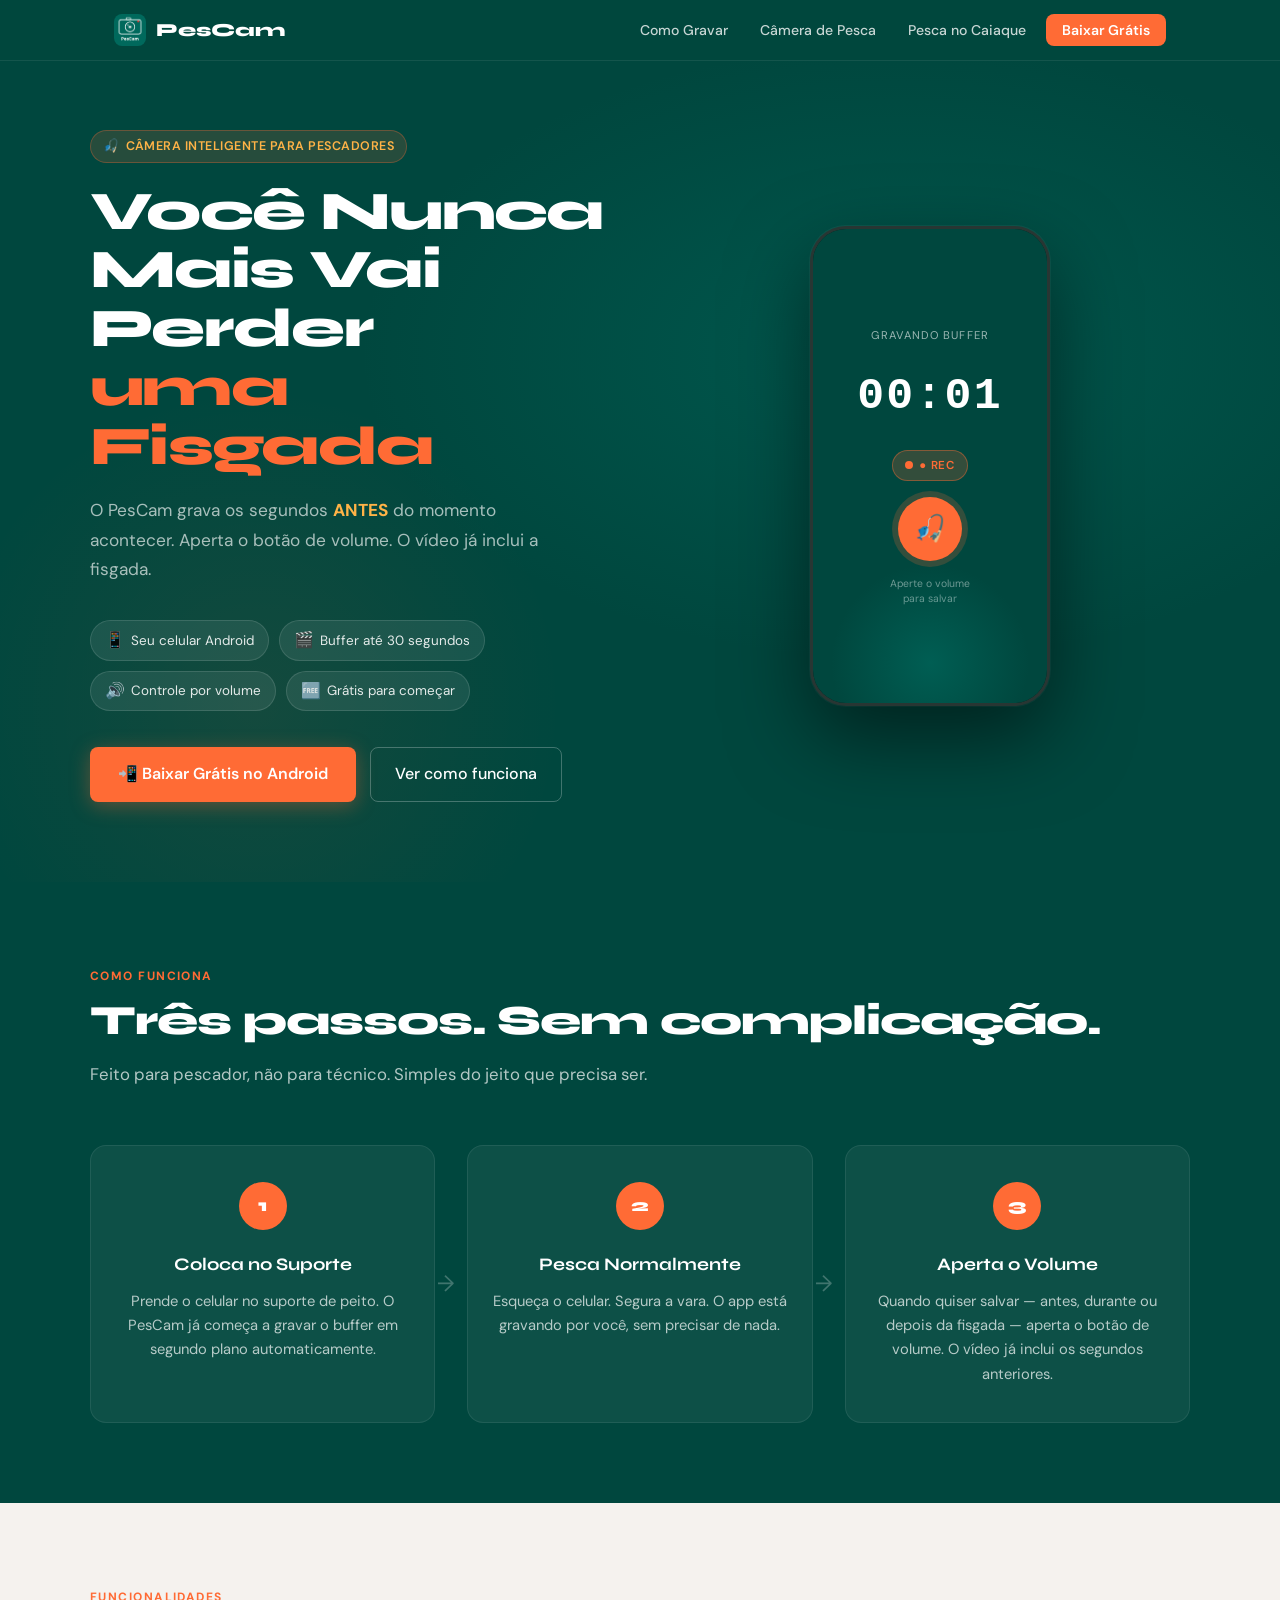
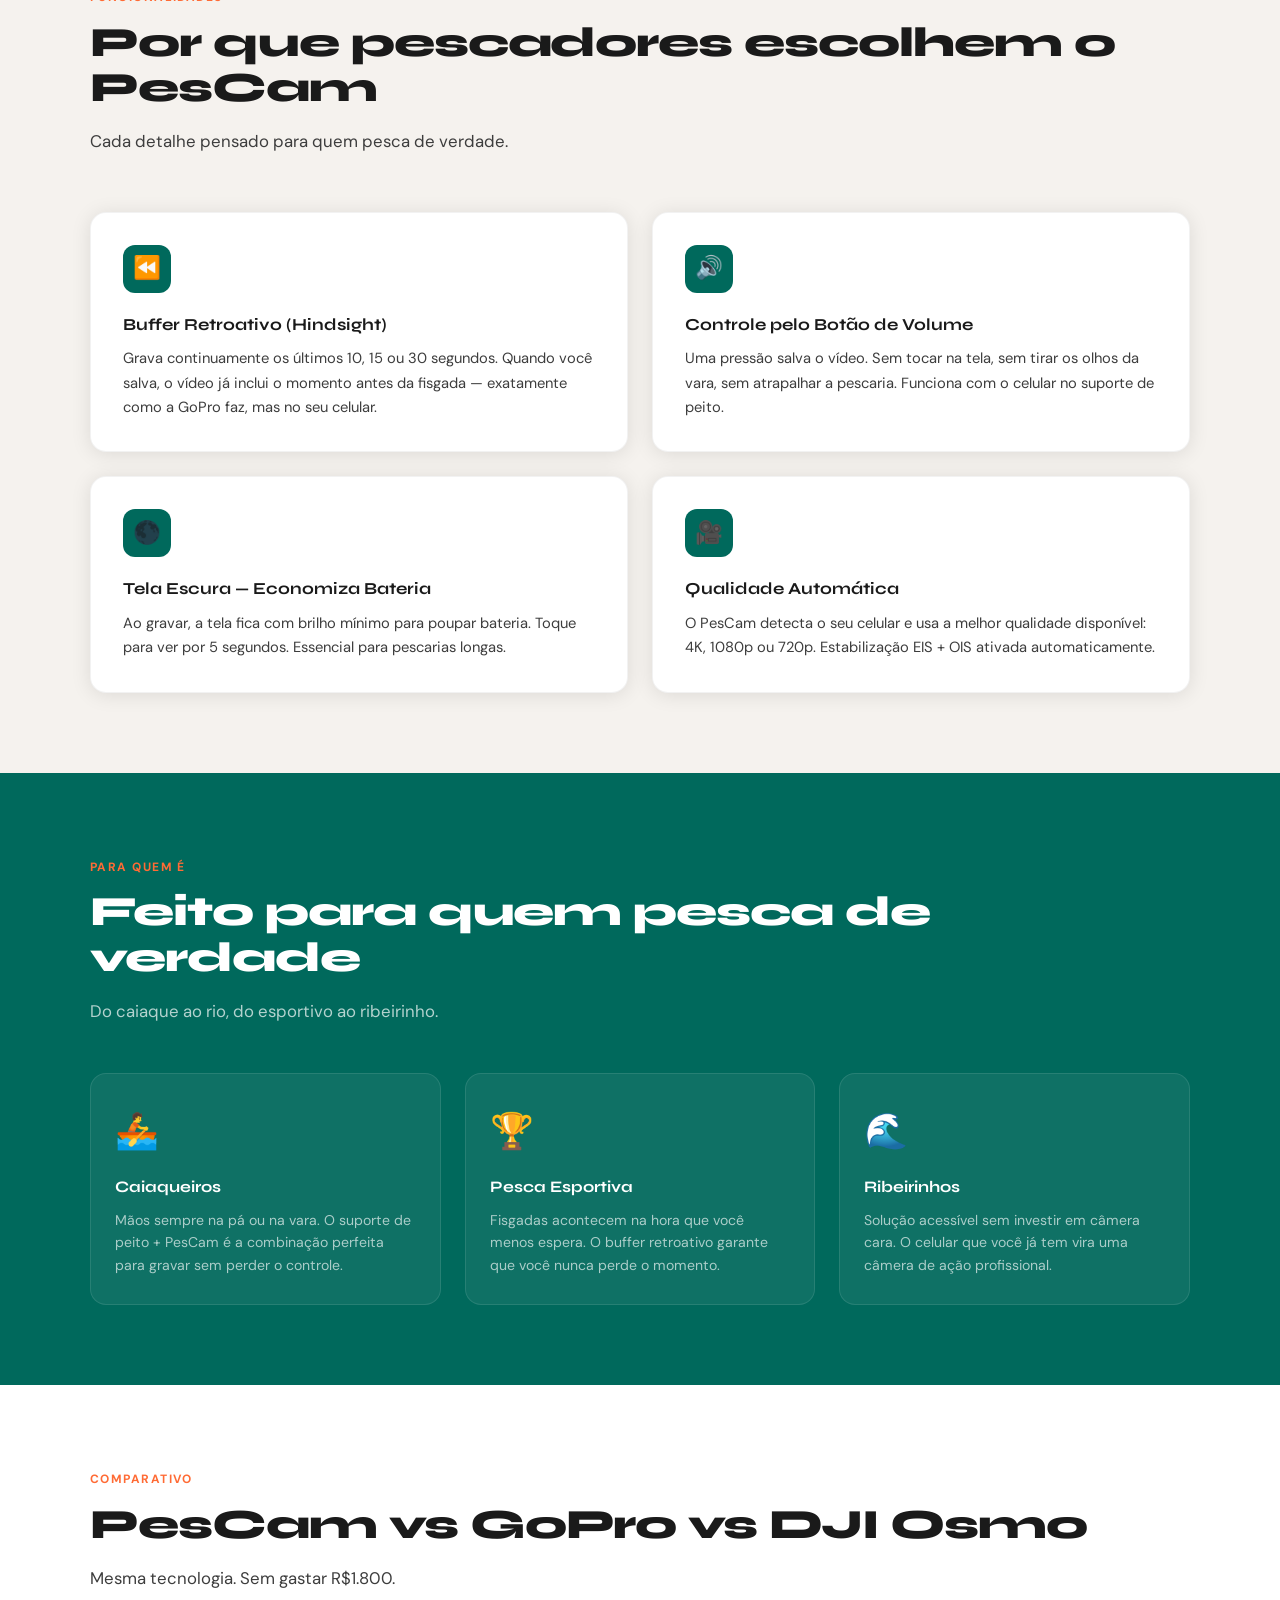
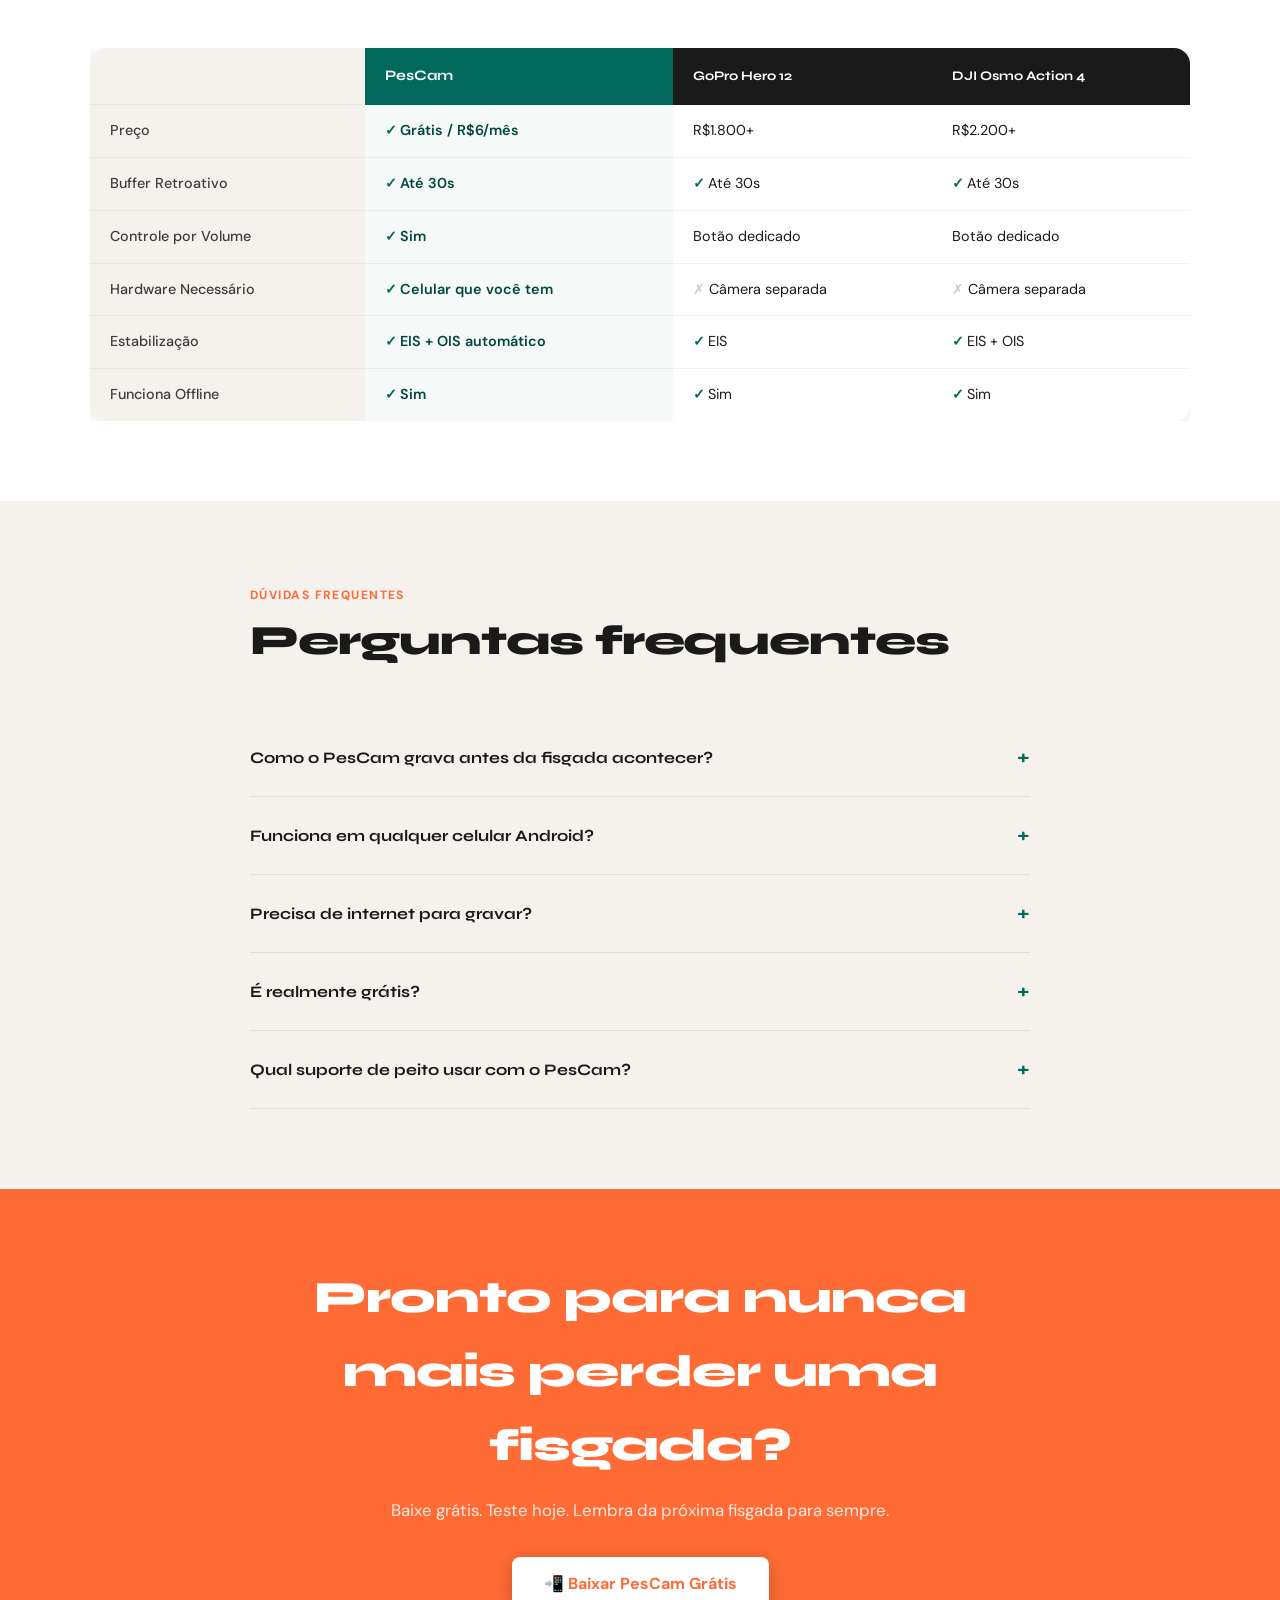
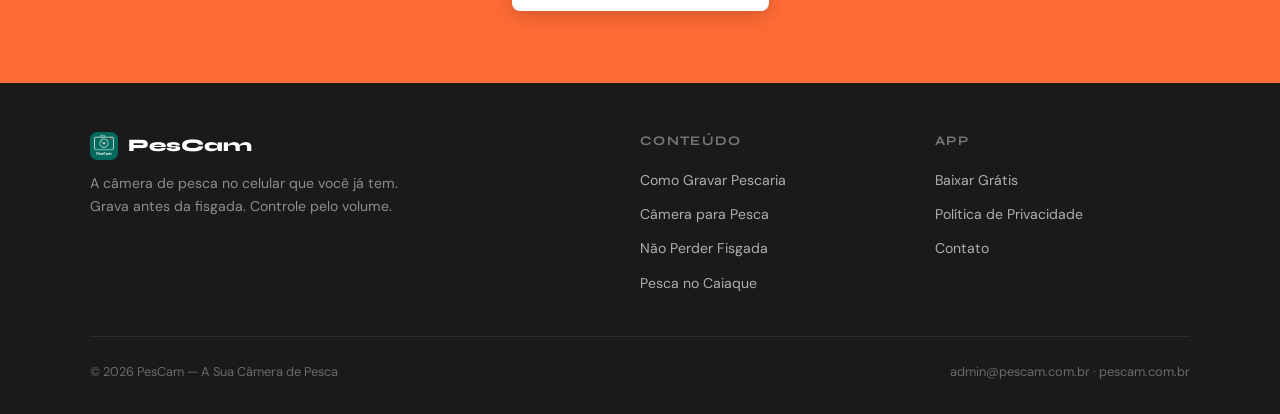
==== commit 0a113e01: "Lançamento site PesCam" ====
--- a/index.html
+++ b/index.html
@@ -3,341 +3,337 @@
 <head>
   <meta charset="UTF-8">
   <meta name="viewport" content="width=device-width, initial-scale=1.0">
-  <title>PesCam — Política de Privacidade</title>
-  <style>
-    *, *::before, *::after { box-sizing: border-box; margin: 0; padding: 0; }
-
-    :root {
-      --green:       #00695C;
-      --green-dark:  #004D40;
-      --green-light: #00897B;
-      --lilac:       #CE93D8;
-      --lilac-dim:   #9C64A6;
-      --white:       #FFFFFF;
-      --white-90:    rgba(255,255,255,0.90);
-      --white-60:    rgba(255,255,255,0.60);
-      --white-20:    rgba(255,255,255,0.20);
-      --white-10:    rgba(255,255,255,0.10);
-      --white-06:    rgba(255,255,255,0.06);
-    }
-
-    body {
-      background: var(--green);
-      color: var(--white-90);
-      font-family: -apple-system, BlinkMacSystemFont, 'Segoe UI', Roboto, sans-serif;
-      font-size: 16px;
-      line-height: 1.75;
-    }
-
-    /* ── HEADER ── */
-    header {
-      background: linear-gradient(160deg, var(--green-dark) 0%, var(--green) 60%);
-      border-bottom: 1px solid var(--white-20);
-      padding: 56px 24px 44px;
-      text-align: center;
-      position: relative;
-      overflow: hidden;
-    }
-
-    /* decorative glow blobs */
-    header::before {
-      content: '';
-      position: absolute;
-      top: -60px; left: -60px;
-      width: 260px; height: 260px;
-      background: radial-gradient(circle, rgba(206,147,216,0.18) 0%, transparent 70%);
-      border-radius: 50%;
-    }
-    header::after {
-      content: '';
-      position: absolute;
-      bottom: -40px; right: -40px;
-      width: 200px; height: 200px;
-      background: radial-gradient(circle, rgba(206,147,216,0.12) 0%, transparent 70%);
-      border-radius: 50%;
-    }
-
-    header img {
-      width: 108px;
-      height: 108px;
-      border-radius: 24px;
-      display: block;
-      margin: 0 auto 20px;
-      box-shadow: 0 8px 32px rgba(0,0,0,0.35), 0 0 0 3px var(--white-20);
-      position: relative;
-      z-index: 1;
-    }
-
-    header h1 {
-      font-size: 2.4rem;
-      font-weight: 800;
-      letter-spacing: -0.5px;
-      color: var(--white);
-      position: relative;
-      z-index: 1;
-    }
-
-    header h1 span {
-      color: var(--lilac);
-    }
-
-    header .tagline {
-      font-size: 1rem;
-      color: var(--white-60);
-      margin-top: 6px;
-      letter-spacing: 0.5px;
-      position: relative;
-      z-index: 1;
-    }
-
-    /* ── BADGE ── */
-    .badge {
-      display: inline-block;
-      margin-top: 18px;
-      padding: 6px 18px;
-      border: 1px solid var(--lilac-dim);
-      border-radius: 999px;
-      font-size: 0.78rem;
-      font-weight: 600;
-      letter-spacing: 1px;
-      text-transform: uppercase;
-      color: var(--lilac);
-      position: relative;
-      z-index: 1;
-    }
-
-    /* ── MAIN ── */
-    main {
-      max-width: 780px;
-      margin: 0 auto;
-      padding: 48px 24px 80px;
-    }
-
-    /* ── SECTION CARD ── */
-    .card {
-      background: var(--white-06);
-      border: 1px solid var(--white-10);
-      border-radius: 16px;
-      padding: 28px 32px;
-      margin-bottom: 20px;
-      transition: background 0.2s;
-    }
-
-    .card:hover {
-      background: rgba(255,255,255,0.09);
-    }
-
-    /* ── SECTION TITLE ── */
-    h2 {
-      display: flex;
-      align-items: center;
-      gap: 10px;
-      font-size: 1.05rem;
-      font-weight: 700;
-      color: var(--white);
-      margin-bottom: 14px;
-      padding-bottom: 10px;
-      border-bottom: 1px solid var(--white-10);
-    }
-
-    h2 .num {
-      display: inline-flex;
-      align-items: center;
-      justify-content: center;
-      width: 26px; height: 26px;
-      border-radius: 50%;
-      background: var(--lilac-dim);
-      color: var(--white);
-      font-size: 0.75rem;
-      font-weight: 800;
-      flex-shrink: 0;
-    }
-
-    /* ── TEXT ── */
-    p {
-      color: var(--white-90);
-      margin-bottom: 10px;
-    }
-
-    p:last-child { margin-bottom: 0; }
-
-    strong { color: var(--white); }
-
-    a {
-      color: var(--lilac);
-      text-decoration: none;
-      border-bottom: 1px solid rgba(206,147,216,0.35);
-      transition: color 0.15s, border-color 0.15s;
-    }
-
-    a:hover {
-      color: var(--white);
-      border-color: var(--white-60);
-    }
-
-    /* ── LIST ── */
-    ul {
-      list-style: none;
-      margin: 10px 0 0;
-    }
-
-    ul li {
-      display: flex;
-      gap: 10px;
-      padding: 8px 0;
-      border-bottom: 1px solid var(--white-10);
-      color: var(--white-90);
-      font-size: 0.95rem;
-    }
-
-    ul li:last-child { border-bottom: none; }
-
-    ul li::before {
-      content: '▸';
-      color: var(--lilac);
-      flex-shrink: 0;
-      margin-top: 1px;
-    }
-
-    /* ── HIGHLIGHT BOX ── */
-    .highlight {
-      background: rgba(206,147,216,0.10);
-      border-left: 3px solid var(--lilac-dim);
-      border-radius: 0 10px 10px 0;
-      padding: 14px 18px;
-      margin: 12px 0 0;
-      font-size: 0.94rem;
-      color: var(--white-90);
-    }
-
-    /* ── CONTACT ROW ── */
-    .contact-row {
-      display: flex;
-      flex-wrap: wrap;
-      gap: 12px;
-      margin-top: 8px;
-    }
-
-    .contact-chip {
-      display: inline-flex;
-      align-items: center;
-      gap: 8px;
-      background: var(--white-10);
-      border: 1px solid var(--white-20);
-      border-radius: 999px;
-      padding: 8px 18px;
-      font-size: 0.9rem;
-      color: var(--white);
-      text-decoration: none;
-      border-bottom: none;
-      transition: background 0.2s;
-    }
-
-    .contact-chip:hover {
-      background: rgba(255,255,255,0.18);
-      border-color: var(--white-60);
-      color: var(--white);
-    }
-
-    /* ── FOOTER ── */
-    footer {
-      text-align: center;
-      padding: 28px 24px;
-      font-size: 0.82rem;
-      color: var(--white-60);
-      border-top: 1px solid var(--white-10);
-    }
-
-    footer span { color: var(--lilac); }
-
-    @media (max-width: 480px) {
-      header h1 { font-size: 1.8rem; }
-      .card { padding: 20px; }
-    }
-  </style>
+
+  <title>PesCam — Grave Sua Pescaria Sem Tirar as Mãos da Vara</title>
+  <meta name="description" content="O PesCam grava os segundos ANTES da fisgada acontecer. Controle pelo botão de volume, sem tirar as mãos da vara. Grátis para Android. Nunca mais perca um momento na pesca.">
+  <meta name="keywords" content="câmera para pesca, gravar pescaria, não perder fisgada, app pesca android, gravar pesca celular">
+  <link rel="canonical" href="https://pescam.com.br/">
+
+  <!-- Open Graph -->
+  <meta property="og:title" content="PesCam — Grave Sua Pescaria Sem Tirar as Mãos da Vara">
+  <meta property="og:description" content="O PesCam grava os segundos ANTES da fisgada acontecer. Grátis para Android.">
+  <meta property="og:type" content="website">
+  <meta property="og:url" content="https://pescam.com.br/">
+  <meta property="og:image" content="https://pescam.com.br/og-image.jpg">
+
+  <!-- Schema: SoftwareApplication -->
+  <script type="application/ld+json">
+  {
+    "@context": "https://schema.org",
+    "@type": "SoftwareApplication",
+    "name": "PesCam",
+    "operatingSystem": "Android",
+    "applicationCategory": "UtilitiesApplication",
+    "offers": {
+      "@type": "Offer",
+      "price": "0",
+      "priceCurrency": "BRL",
+      "description": "Grátis — 3 vídeos. Plano premium US$0,99/mês."
+    },
+    "description": "App para gravar pescaria com buffer retroativo. Grava os segundos antes da fisgada acontecer. Controle pelo botão de volume, sem tirar as mãos da vara.",
+    "url": "https://pescam.com.br/",
+    "author": { "@type": "Person", "name": "Felipe", "address": { "@type": "PostalAddress", "addressLocality": "Cuiabá", "addressRegion": "MT", "addressCountry": "BR" } }
+  }
+  </script>
+
+  <!-- Schema: FAQPage -->
+  <script type="application/ld+json">
+  {
+    "@context": "https://schema.org",
+    "@type": "FAQPage",
+    "mainEntity": [
+      { "@type": "Question", "name": "Como o PesCam grava antes da fisgada acontecer?", "acceptedAnswer": { "@type": "Answer", "text": "O PesCam fica gravando em segundo plano continuamente. Quando você aperta o botão de volume, ele salva os últimos 10, 15 ou 30 segundos — mais o que você gravou. É a mesma tecnologia das câmeras de ação profissionais, mas no seu celular." } },
+      { "@type": "Question", "name": "O PesCam funciona em qualquer celular Android?", "acceptedAnswer": { "@type": "Answer", "text": "Sim. Funciona em qualquer Android a partir da versão 7.0 (Android Nougat). Qualquer celular intermediário ou top de linha já suporta o PesCam." } },
+      { "@type": "Question", "name": "O PesCam precisa de internet para gravar?", "acceptedAnswer": { "@type": "Answer", "text": "Não. O PesCam grava offline, sem precisar de internet. Perfeito para pescar em rios, represas e locais sem sinal." } },
+      { "@type": "Question", "name": "O PesCam é realmente grátis?", "acceptedAnswer": { "@type": "Answer", "text": "Sim. Os primeiros 3 vídeos são completamente grátis. Para gravações ilimitadas, a assinatura PesCam Premium custa US$0,99 por mês." } },
+      { "@type": "Question", "name": "O PesCam funciona com suporte de peito?", "acceptedAnswer": { "@type": "Answer", "text": "Sim. O PesCam foi feito exatamente para isso. Com o celular no suporte de peito, você controla tudo pelo botão de volume sem tirar as mãos da vara." } }
+    ]
+  }
+  </script>
+
+  <link rel="stylesheet" href="style.css">
+  <link rel="icon" href="favicon.ico">
 </head>
 <body>
 
-<header>
-  <img src="[data-uri]" alt="PesCam">
-  <h1>PesCam</h1>
-  <p class="tagline">A Sua Câmera de Pesca</p>
-  <div class="badge">Política de Privacidade</div>
-</header>
-
-<main>
-
-  <div class="card">
-    <h2><span class="num">i</span> Última atualização</h2>
-    <p>Março de 2026. Ao usar o PesCam, você concorda com os termos descritos neste documento.</p>
-  </div>
-
-  <div class="card">
-    <h2><span class="num">1</span> Quem somos</h2>
-    <p>O <strong>PesCam</strong> é a sua câmera de ação na palma da mão — a alternativa inteligente para capturar os melhores momentos da pescaria sem precisar investir em uma GoPro ou DJI Osmo Action.</p>
-    <div class="highlight">
-      Com tecnologia de <strong>buffer retroativo (hindsight)</strong>, o PesCam grava continuamente em segundo plano. Quando você aperta o botão de volume, o vídeo já inclui os segundos anteriores ao momento — exatamente como as câmeras profissionais fazem, mas direto no seu celular.
-    </div>
-    <p style="margin-top:12px">Desenvolvido de forma independente, com foco em pescadores caiaqueiros, ribeirinhos e esportivos que usam suporte de peito e precisam gravar sem tirar as mãos da vara.</p>
-  </div>
-
-  <div class="card">
-    <h2><span class="num">2</span> Dados coletados</h2>
-    <p>O PesCam <strong>não coleta, armazena, transmite nem compartilha</strong> nenhum dado pessoal dos usuários em servidores externos. Tudo permanece exclusivamente no seu dispositivo:</p>
-    <ul>
-      <li><strong>Câmera</strong> — usada para gravar vídeos da pescaria</li>
-      <li><strong>Microfone</strong> — usado para capturar áudio junto com o vídeo</li>
-      <li><strong>Armazenamento</strong> — salva os vídeos na pasta Movies/PescaCam do seu celular</li>
+<!-- NAV -->
+<nav class="nav">
+  <div class="nav-inner">
+    <a href="/" class="nav-logo">
+      <img src="icon.png" alt="PesCam ícone">
+      PesCam
+    </a>
+    <button class="nav-toggle" aria-label="Menu">
+      <span></span><span></span><span></span>
+    </button>
+    <ul class="nav-links">
+      <li><a href="/como-gravar-pescaria/">Como Gravar</a></li>
+      <li><a href="/camera-para-pesca/">Câmera de Pesca</a></li>
+      <li><a href="/pesca-no-caiaque/">Pesca no Caiaque</a></li>
+      <li><a href="/app/" class="nav-cta">Baixar Grátis</a></li>
     </ul>
-    <div class="highlight">Nenhuma imagem, vídeo, áudio ou dado de localização é enviado para a internet.</div>
-  </div>
-
-  <div class="card">
-    <h2><span class="num">3</span> Permissões utilizadas</h2>
-    <ul>
-      <li><strong>CAMERA</strong> — necessária para visualizar e gravar vídeos</li>
-      <li><strong>RECORD_AUDIO</strong> — necessária para gravar áudio junto com o vídeo</li>
-      <li><strong>WAKE_LOCK</strong> — mantém o processador ativo durante gravação em segundo plano</li>
-      <li><strong>FOREGROUND_SERVICE</strong> — permite gravação com a tela apagada</li>
-      <li><strong>READ_MEDIA_VIDEO / READ_EXTERNAL_STORAGE</strong> — lista os vídeos salvos no app</li>
-    </ul>
-    <div class="highlight">Nenhuma dessas permissões é usada para coletar dados ou rastrear o usuário.</div>
-  </div>
-
-  <div class="card">
-    <h2><span class="num">4</span> Assinatura Premium</h2>
-    <p>O PesCam oferece um modelo freemium com assinatura mensal opcional <strong>(PesCam Premium)</strong>. O processamento de pagamentos é realizado exclusivamente pelo <strong>Google Play</strong>, seguindo as políticas de privacidade do Google. O PesCam não tem acesso a dados de cartão de crédito ou informações bancárias.</p>
-  </div>
-
-  <div class="card">
-    <h2><span class="num">5</span> Dados de terceiros</h2>
-    <p>O PesCam utiliza o <strong>Google Play Billing</strong> para gerenciar assinaturas. Esse serviço é operado pelo Google e está sujeito à <a href="https://policies.google.com/privacy" target="_blank">Política de Privacidade do Google</a>.</p>
-  </div>
-
-  <div class="card">
-    <h2><span class="num">6</span> Crianças</h2>
-    <p>O PesCam não é direcionado a crianças menores de 13 anos e não coleta intencionalmente dados de menores.</p>
-  </div>
-
-  <div class="card">
-    <h2><span class="num">7</span> Alterações nesta política</h2>
-    <p>Podemos atualizar esta política ocasionalmente. Quando isso ocorrer, atualizaremos a data no topo desta página. Recomendamos verificar periodicamente.</p>
-  </div>
-
-  <div class="card">
-    <h2><span class="num">8</span> Contato</h2>
-    <p>Dúvidas? Entre em contato:</p>
-    <div class="contact-row">
-      <a class="contact-chip" href="mailto:admin@pescam.com.br">📧 admin@pescam.com.br</a>
-      <a class="contact-chip" href="https://play.google.com/store" target="_blank">🌐 Google Play Store</a>
-    </div>
-  </div>
-
-</main>
-
+  </div>
+</nav>
+
+<!-- HERO -->
+<section class="hero">
+  <div class="hero-inner">
+    <div class="hero-text">
+      <div class="hero-badge">
+        <span>🎣</span> Câmera Inteligente Para Pescadores
+      </div>
+      <h1>Você Nunca Mais Vai Perder<br><em>uma Fisgada</em></h1>
+      <p class="hero-sub">
+        O PesCam grava os segundos <strong style="color:var(--accent-warm)">ANTES</strong> do momento acontecer.
+        Aperta o botão de volume. O vídeo já inclui a fisgada.
+      </p>
+      <div class="hero-pills">
+        <span class="pill"><span class="pill-icon">📱</span> Seu celular Android</span>
+        <span class="pill"><span class="pill-icon">🎬</span> Buffer até 30 segundos</span>
+        <span class="pill"><span class="pill-icon">🔊</span> Controle por volume</span>
+        <span class="pill"><span class="pill-icon">🆓</span> Grátis para começar</span>
+      </div>
+      <div class="hero-actions">
+        <a href="/app/" class="btn-primary">📲 Baixar Grátis no Android</a>
+        <a href="#como-funciona" class="btn-secondary">Ver como funciona</a>
+      </div>
+    </div>
+    <div class="hero-visual">
+      <div class="phone-wrap">
+        <div class="phone-frame">
+          <div class="phone-screen">
+            <span class="phone-label">GRAVANDO BUFFER</span>
+            <div class="phone-counter" id="phone-counter">00:00</div>
+            <div class="phone-rec">
+              <div class="rec-dot"></div>
+              <span>● REC</span>
+            </div>
+            <div class="phone-btn">🎣</div>
+            <p class="phone-hint">Aperte o volume<br>para salvar</p>
+          </div>
+          <div class="phone-glow"></div>
+        </div>
+      </div>
+    </div>
+  </div>
+</section>
+
+<!-- HOW IT WORKS -->
+<section class="section section-dark" id="como-funciona">
+  <div class="container">
+    <div class="section-label">Como Funciona</div>
+    <h2 class="section-title" style="color:var(--white)">Três passos. Sem complicação.</h2>
+    <p class="section-sub">Feito para pescador, não para técnico. Simples do jeito que precisa ser.</p>
+    <div class="steps">
+      <div class="step">
+        <div class="step-num">1</div>
+        <h3>Coloca no Suporte</h3>
+        <p>Prende o celular no suporte de peito. O PesCam já começa a gravar o buffer em segundo plano automaticamente.</p>
+        <span class="step-arrow">→</span>
+      </div>
+      <div class="step">
+        <div class="step-num">2</div>
+        <h3>Pesca Normalmente</h3>
+        <p>Esqueça o celular. Segura a vara. O app está gravando por você, sem precisar de nada.</p>
+        <span class="step-arrow">→</span>
+      </div>
+      <div class="step">
+        <div class="step-num">3</div>
+        <h3>Aperta o Volume</h3>
+        <p>Quando quiser salvar — antes, durante ou depois da fisgada — aperta o botão de volume. O vídeo já inclui os segundos anteriores.</p>
+      </div>
+    </div>
+  </div>
+</section>
+
+<!-- FEATURES -->
+<section class="section section-off">
+  <div class="container">
+    <div class="section-label">Funcionalidades</div>
+    <h2 class="section-title">Por que pescadores escolhem o PesCam</h2>
+    <p class="section-sub" style="color:var(--text-mid)">Cada detalhe pensado para quem pesca de verdade.</p>
+    <div class="features">
+      <div class="feature-card">
+        <div class="feature-icon">⏪</div>
+        <h3>Buffer Retroativo (Hindsight)</h3>
+        <p>Grava continuamente os últimos 10, 15 ou 30 segundos. Quando você salva, o vídeo já inclui o momento antes da fisgada — exatamente como a GoPro faz, mas no seu celular.</p>
+      </div>
+      <div class="feature-card">
+        <div class="feature-icon">🔊</div>
+        <h3>Controle pelo Botão de Volume</h3>
+        <p>Uma pressão salva o vídeo. Sem tocar na tela, sem tirar os olhos da vara, sem atrapalhar a pescaria. Funciona com o celular no suporte de peito.</p>
+      </div>
+      <div class="feature-card">
+        <div class="feature-icon">🌑</div>
+        <h3>Tela Escura — Economiza Bateria</h3>
+        <p>Ao gravar, a tela fica com brilho mínimo para poupar bateria. Toque para ver por 5 segundos. Essencial para pescarias longas.</p>
+      </div>
+      <div class="feature-card">
+        <div class="feature-icon">🎥</div>
+        <h3>Qualidade Automática</h3>
+        <p>O PesCam detecta o seu celular e usa a melhor qualidade disponível: 4K, 1080p ou 720p. Estabilização EIS + OIS ativada automaticamente.</p>
+      </div>
+    </div>
+  </div>
+</section>
+
+<!-- AUDIENCE -->
+<section class="section section-mid">
+  <div class="container">
+    <div class="section-label">Para Quem É</div>
+    <h2 class="section-title" style="color:var(--white)">Feito para quem pesca de verdade</h2>
+    <p class="section-sub">Do caiaque ao rio, do esportivo ao ribeirinho.</p>
+    <div class="audience-grid">
+      <div class="audience-card">
+        <span class="audience-icon">🚣</span>
+        <h3>Caiaqueiros</h3>
+        <p>Mãos sempre na pá ou na vara. O suporte de peito + PesCam é a combinação perfeita para gravar sem perder o controle.</p>
+      </div>
+      <div class="audience-card">
+        <span class="audience-icon">🏆</span>
+        <h3>Pesca Esportiva</h3>
+        <p>Fisgadas acontecem na hora que você menos espera. O buffer retroativo garante que você nunca perde o momento.</p>
+      </div>
+      <div class="audience-card">
+        <span class="audience-icon">🌊</span>
+        <h3>Ribeirinhos</h3>
+        <p>Solução acessível sem investir em câmera cara. O celular que você já tem vira uma câmera de ação profissional.</p>
+      </div>
+    </div>
+  </div>
+</section>
+
+<!-- COMPARISON -->
+<section class="section section-white">
+  <div class="container">
+    <div class="section-label">Comparativo</div>
+    <h2 class="section-title">PesCam vs GoPro vs DJI Osmo</h2>
+    <p class="section-sub" style="color:var(--text-mid)">Mesma tecnologia. Sem gastar R$1.800.</p>
+    <div class="compare-wrap">
+      <table class="compare-table">
+        <thead>
+          <tr>
+            <th></th>
+            <th class="col-pescam">PesCam</th>
+            <th class="col-other">GoPro Hero 12</th>
+            <th class="col-other">DJI Osmo Action 4</th>
+          </tr>
+        </thead>
+        <tbody>
+          <tr>
+            <td>Preço</td>
+            <td class="col-pescam yes">Grátis / R$6/mês</td>
+            <td>R$1.800+</td>
+            <td>R$2.200+</td>
+          </tr>
+          <tr>
+            <td>Buffer Retroativo</td>
+            <td class="col-pescam yes">Até 30s</td>
+            <td class="yes">Até 30s</td>
+            <td class="yes">Até 30s</td>
+          </tr>
+          <tr>
+            <td>Controle por Volume</td>
+            <td class="col-pescam yes">Sim</td>
+            <td>Botão dedicado</td>
+            <td>Botão dedicado</td>
+          </tr>
+          <tr>
+            <td>Hardware Necessário</td>
+            <td class="col-pescam yes">Celular que você tem</td>
+            <td class="no">Câmera separada</td>
+            <td class="no">Câmera separada</td>
+          </tr>
+          <tr>
+            <td>Estabilização</td>
+            <td class="col-pescam yes">EIS + OIS automático</td>
+            <td class="yes">EIS</td>
+            <td class="yes">EIS + OIS</td>
+          </tr>
+          <tr>
+            <td>Funciona Offline</td>
+            <td class="col-pescam yes">Sim</td>
+            <td class="yes">Sim</td>
+            <td class="yes">Sim</td>
+          </tr>
+        </tbody>
+      </table>
+    </div>
+  </div>
+</section>
+
+<!-- FAQ -->
+<section class="section section-off">
+  <div class="container-narrow">
+    <div class="section-label">Dúvidas Frequentes</div>
+    <h2 class="section-title">Perguntas frequentes</h2>
+    <div class="faq">
+      <div class="faq-item">
+        <div class="faq-q">Como o PesCam grava antes da fisgada acontecer?</div>
+        <div class="faq-a">O PesCam fica gravando em segundo plano continuamente. Quando você aperta o botão de volume, ele salva os últimos 10, 15 ou 30 segundos — mais o que você gravou. É a mesma tecnologia das câmeras de ação profissionais, mas no seu celular.</div>
+      </div>
+      <div class="faq-item">
+        <div class="faq-q">Funciona em qualquer celular Android?</div>
+        <div class="faq-a">Sim. Funciona em qualquer Android a partir da versão 7.0. Qualquer celular intermediário ou top de linha já suporta o PesCam sem problemas.</div>
+      </div>
+      <div class="faq-item">
+        <div class="faq-q">Precisa de internet para gravar?</div>
+        <div class="faq-a">Não. O PesCam grava 100% offline. Perfeito para pescar em rios, represas e locais sem sinal de celular.</div>
+      </div>
+      <div class="faq-item">
+        <div class="faq-q">É realmente grátis?</div>
+        <div class="faq-a">Sim. Os primeiros 3 vídeos são completamente grátis, sem cadastro, sem cartão. Para gravações ilimitadas, a assinatura PesCam Premium custa menos de R$6 por mês.</div>
+      </div>
+      <div class="faq-item">
+        <div class="faq-q">Qual suporte de peito usar com o PesCam?</div>
+        <div class="faq-a">Qualquer suporte de peito universal para celular funciona. Você encontra por R$30 a R$60 no Mercado Livre. Modelos ajustáveis com encaixe de celular são os mais recomendados.</div>
+      </div>
+    </div>
+  </div>
+</section>
+
+<!-- CTA -->
+<section class="cta-band">
+  <div class="container-narrow">
+    <h2>Pronto para nunca mais perder uma fisgada?</h2>
+    <p>Baixe grátis. Teste hoje. Lembra da próxima fisgada para sempre.</p>
+    <a href="/app/" class="btn-white">📲 Baixar PesCam Grátis</a>
+  </div>
+</section>
+
+<!-- FOOTER -->
 <footer>
-  © 2026 <span>PesCam</span> — A Sua Câmera de Pesca — Todos os direitos reservados
+  <div class="footer-inner">
+    <div class="footer-brand">
+      <a href="/" class="footer-logo">
+        <img src="icon.png" alt="PesCam"> PesCam
+      </a>
+      <p class="footer-tagline">A câmera de pesca no celular que você já tem.<br>Grava antes da fisgada. Controle pelo volume.</p>
+    </div>
+    <div class="footer-col">
+      <h4>Conteúdo</h4>
+      <ul>
+        <li><a href="/como-gravar-pescaria/">Como Gravar Pescaria</a></li>
+        <li><a href="/camera-para-pesca/">Câmera para Pesca</a></li>
+        <li><a href="/como-nao-perder-fisgada/">Não Perder Fisgada</a></li>
+        <li><a href="/pesca-no-caiaque/">Pesca no Caiaque</a></li>
+      </ul>
+    </div>
+    <div class="footer-col">
+      <h4>App</h4>
+      <ul>
+        <li><a href="/app/">Baixar Grátis</a></li>
+        <li><a href="/politica-de-privacidade/">Política de Privacidade</a></li>
+        <li><a href="mailto:admin@pescam.com.br">Contato</a></li>
+      </ul>
+    </div>
+  </div>
+  <div class="footer-bottom">
+    <span>© 2026 PesCam — A Sua Câmera de Pesca</span>
+    <span>admin@pescam.com.br · pescam.com.br</span>
+  </div>
 </footer>
 
+<script src="main.js"></script>
 </body>
-</html>+</html>
--- a/style.css
+++ b/style.css
@@ -0,0 +1,516 @@
+/* ===========================
+   PESCAM — Global Stylesheet
+   =========================== */
+
+@import url('https://fonts.googleapis.com/css2?family=Syne:wght@400;600;700;800&family=DM+Sans:ital,opsz,wght@0,9..40,300;0,9..40,400;0,9..40,500;1,9..40,300&display=swap');
+
+:root {
+  --green-deep:   #00473E;
+  --green-mid:    #00695C;
+  --green-light:  #00897B;
+  --green-pale:   #B2DFDB;
+  --accent:       #FF6B35;
+  --accent-warm:  #FFB347;
+  --white:        #FFFFFF;
+  --off-white:    #F5F2EE;
+  --text-dark:    #1A1A1A;
+  --text-mid:     #3D3D3D;
+  --text-muted:   rgba(255,255,255,0.65);
+  --radius-sm:    8px;
+  --radius-md:    16px;
+  --radius-lg:    28px;
+  --shadow:       0 4px 32px rgba(0,71,62,0.18);
+  --shadow-card:  0 2px 20px rgba(0,0,0,0.10);
+  --font-display: 'Syne', sans-serif;
+  --font-body:    'DM Sans', sans-serif;
+}
+
+*, *::before, *::after { box-sizing: border-box; margin: 0; padding: 0; }
+
+html { scroll-behavior: smooth; }
+
+body {
+  font-family: var(--font-body);
+  background: var(--off-white);
+  color: var(--text-dark);
+  line-height: 1.65;
+  overflow-x: hidden;
+}
+
+/* ---- NAV ---- */
+.nav {
+  position: fixed; top: 0; left: 0; right: 0; z-index: 100;
+  background: rgba(0,71,62,0.96);
+  backdrop-filter: blur(12px);
+  -webkit-backdrop-filter: blur(12px);
+  border-bottom: 1px solid rgba(255,255,255,0.08);
+}
+.nav-inner {
+  max-width: 1100px; margin: 0 auto;
+  display: flex; align-items: center; justify-content: space-between;
+  padding: 0 24px; height: 60px;
+}
+.nav-logo {
+  display: flex; align-items: center; gap: 10px;
+  text-decoration: none; color: var(--white);
+  font-family: var(--font-display); font-weight: 800; font-size: 1.15rem;
+}
+.nav-logo img { width: 32px; height: 32px; border-radius: 8px; }
+.nav-links {
+  display: flex; align-items: center; gap: 8px;
+  list-style: none;
+}
+.nav-links a {
+  color: rgba(255,255,255,0.78);
+  text-decoration: none; font-size: 0.88rem; font-weight: 500;
+  padding: 6px 12px; border-radius: 6px;
+  transition: color 0.2s, background 0.2s;
+}
+.nav-links a:hover { color: var(--white); background: rgba(255,255,255,0.10); }
+.nav-cta {
+  background: var(--accent) !important;
+  color: var(--white) !important;
+  font-weight: 600 !important;
+  padding: 7px 16px !important;
+  border-radius: 8px !important;
+}
+.nav-cta:hover { background: #e55a28 !important; }
+
+/* hamburger */
+.nav-toggle { display: none; background: none; border: none; cursor: pointer; padding: 6px; }
+.nav-toggle span {
+  display: block; width: 22px; height: 2px;
+  background: var(--white); margin: 4px 0;
+  transition: transform 0.3s, opacity 0.3s;
+}
+
+/* ---- HERO ---- */
+.hero {
+  background: var(--green-deep);
+  padding: 130px 24px 80px;
+  position: relative; overflow: hidden;
+}
+.hero::before {
+  content: '';
+  position: absolute; inset: 0;
+  background:
+    radial-gradient(ellipse 60% 50% at 70% 40%, rgba(0,137,123,0.25) 0%, transparent 70%),
+    radial-gradient(ellipse 40% 60% at 20% 80%, rgba(255,107,53,0.08) 0%, transparent 60%);
+}
+.hero-inner {
+  max-width: 1100px; margin: 0 auto;
+  display: grid; grid-template-columns: 1fr 1fr;
+  align-items: center; gap: 60px;
+  position: relative; z-index: 1;
+}
+.hero-badge {
+  display: inline-flex; align-items: center; gap: 6px;
+  background: rgba(255,107,53,0.15); border: 1px solid rgba(255,107,53,0.3);
+  color: var(--accent-warm); font-size: 0.78rem; font-weight: 600;
+  padding: 5px 12px; border-radius: 100px; letter-spacing: 0.04em;
+  text-transform: uppercase; margin-bottom: 20px;
+}
+.hero h1 {
+  font-family: var(--font-display);
+  font-size: clamp(2.2rem, 5vw, 3.4rem);
+  font-weight: 800; line-height: 1.08;
+  color: var(--white); margin-bottom: 20px;
+  letter-spacing: -0.03em;
+}
+.hero h1 em {
+  font-style: normal;
+  color: var(--accent);
+}
+.hero-sub {
+  font-size: 1.08rem; color: var(--text-muted);
+  max-width: 480px; margin-bottom: 36px; line-height: 1.7;
+}
+.hero-pills {
+  display: flex; flex-wrap: wrap; gap: 10px; margin-bottom: 36px;
+}
+.pill {
+  display: flex; align-items: center; gap: 6px;
+  background: rgba(255,255,255,0.08);
+  border: 1px solid rgba(255,255,255,0.12);
+  color: rgba(255,255,255,0.88); font-size: 0.84rem;
+  padding: 6px 14px; border-radius: 100px;
+}
+.pill-icon { font-size: 1rem; }
+.hero-actions { display: flex; gap: 14px; flex-wrap: wrap; align-items: center; }
+
+/* ---- BUTTONS ---- */
+.btn-primary {
+  display: inline-flex; align-items: center; gap: 8px;
+  background: var(--accent); color: var(--white);
+  font-family: var(--font-body); font-size: 1rem; font-weight: 600;
+  padding: 14px 28px; border-radius: var(--radius-sm);
+  text-decoration: none; border: none; cursor: pointer;
+  transition: background 0.2s, transform 0.15s, box-shadow 0.2s;
+  box-shadow: 0 4px 20px rgba(255,107,53,0.35);
+}
+.btn-primary:hover { background: #e55a28; transform: translateY(-1px); box-shadow: 0 6px 28px rgba(255,107,53,0.45); }
+.btn-secondary {
+  display: inline-flex; align-items: center; gap: 8px;
+  background: transparent; color: var(--white);
+  font-family: var(--font-body); font-size: 1rem; font-weight: 500;
+  padding: 13px 24px; border-radius: var(--radius-sm);
+  text-decoration: none; border: 1.5px solid rgba(255,255,255,0.25);
+  transition: border-color 0.2s, background 0.2s;
+}
+.btn-secondary:hover { border-color: rgba(255,255,255,0.55); background: rgba(255,255,255,0.06); }
+.btn-green {
+  display: inline-flex; align-items: center; gap: 8px;
+  background: var(--green-mid); color: var(--white);
+  font-family: var(--font-body); font-size: 1rem; font-weight: 600;
+  padding: 14px 28px; border-radius: var(--radius-sm);
+  text-decoration: none; border: none; cursor: pointer;
+  transition: background 0.2s, transform 0.15s;
+}
+.btn-green:hover { background: var(--green-light); transform: translateY(-1px); }
+
+/* ---- PHONE MOCKUP ---- */
+.hero-visual { display: flex; justify-content: center; align-items: center; }
+.phone-wrap {
+  position: relative; width: 240px;
+  animation: float 4s ease-in-out infinite;
+}
+@keyframes float {
+  0%, 100% { transform: translateY(0); }
+  50% { transform: translateY(-12px); }
+}
+.phone-frame {
+  width: 240px; height: 480px;
+  background: #0a1a17;
+  border-radius: 36px;
+  border: 3px solid rgba(255,255,255,0.12);
+  position: relative; overflow: hidden;
+  box-shadow: 0 32px 80px rgba(0,0,0,0.5), 0 0 0 1px rgba(255,255,255,0.05);
+}
+.phone-screen {
+  position: absolute; inset: 0;
+  background: var(--green-deep);
+  display: flex; flex-direction: column;
+  align-items: center; justify-content: center; gap: 16px;
+}
+.phone-counter {
+  font-family: 'Courier New', monospace;
+  font-size: 2.8rem; font-weight: 700;
+  color: var(--white); letter-spacing: 0.05em;
+}
+.phone-label {
+  font-size: 0.7rem; color: rgba(255,255,255,0.6);
+  text-transform: uppercase; letter-spacing: 0.1em;
+}
+.phone-rec {
+  display: flex; align-items: center; gap: 6px;
+  background: rgba(255,107,53,0.2);
+  border: 1px solid rgba(255,107,53,0.4);
+  padding: 5px 12px; border-radius: 100px;
+}
+.rec-dot {
+  width: 8px; height: 8px; border-radius: 50%;
+  background: var(--accent);
+  animation: pulse 1.2s ease-in-out infinite;
+}
+@keyframes pulse { 0%,100%{opacity:1;transform:scale(1)} 50%{opacity:.5;transform:scale(0.8)} }
+.phone-rec span { font-size: 0.72rem; color: var(--accent); font-weight: 600; letter-spacing: 0.06em; }
+.phone-btn {
+  width: 64px; height: 64px; border-radius: 50%;
+  background: var(--accent);
+  box-shadow: 0 0 0 6px rgba(255,107,53,0.2);
+  display: flex; align-items: center; justify-content: center;
+  font-size: 1.6rem;
+}
+.phone-hint {
+  font-size: 0.65rem; color: rgba(255,255,255,0.45);
+  text-align: center; line-height: 1.4; padding: 0 20px;
+}
+.phone-glow {
+  position: absolute;
+  width: 200px; height: 200px;
+  background: radial-gradient(circle, rgba(0,137,123,0.35), transparent 70%);
+  bottom: -60px; left: 50%; transform: translateX(-50%);
+  pointer-events: none;
+}
+
+/* ---- SECTIONS ---- */
+.section { padding: 80px 24px; }
+.section-dark { background: var(--green-deep); color: var(--white); }
+.section-mid { background: var(--green-mid); color: var(--white); }
+.section-white { background: var(--white); }
+.section-off { background: var(--off-white); }
+
+.container { max-width: 1100px; margin: 0 auto; }
+.container-narrow { max-width: 780px; margin: 0 auto; }
+
+.section-label {
+  display: inline-block;
+  font-size: 0.75rem; font-weight: 700; letter-spacing: 0.12em;
+  text-transform: uppercase; color: var(--accent);
+  margin-bottom: 12px;
+}
+.section-title {
+  font-family: var(--font-display);
+  font-size: clamp(1.8rem, 3.5vw, 2.6rem);
+  font-weight: 800; line-height: 1.1;
+  letter-spacing: -0.025em; margin-bottom: 16px;
+}
+.section-sub {
+  font-size: 1.05rem; color: var(--text-muted);
+  max-width: 560px; line-height: 1.7;
+}
+.section-dark .section-sub,
+.section-mid .section-sub { color: rgba(255,255,255,0.7); }
+
+/* ---- HOW IT WORKS ---- */
+.steps { display: grid; grid-template-columns: repeat(3, 1fr); gap: 32px; margin-top: 56px; }
+.step {
+  text-align: center; padding: 36px 24px;
+  background: rgba(255,255,255,0.05);
+  border: 1px solid rgba(255,255,255,0.08);
+  border-radius: var(--radius-md);
+  position: relative;
+}
+.step-num {
+  width: 48px; height: 48px; border-radius: 50%;
+  background: var(--accent);
+  display: flex; align-items: center; justify-content: center;
+  font-family: var(--font-display); font-size: 1.1rem; font-weight: 800;
+  color: var(--white); margin: 0 auto 20px;
+}
+.step h3 {
+  font-family: var(--font-display); font-size: 1.1rem; font-weight: 700;
+  color: var(--white); margin-bottom: 10px;
+}
+.step p { font-size: 0.92rem; color: rgba(255,255,255,0.7); line-height: 1.65; }
+.step-arrow {
+  position: absolute; right: -20px; top: 50%;
+  transform: translateY(-50%);
+  color: rgba(255,255,255,0.25); font-size: 1.4rem; z-index: 1;
+}
+
+/* ---- FEATURES ---- */
+.features { display: grid; grid-template-columns: repeat(2, 1fr); gap: 24px; margin-top: 56px; }
+.feature-card {
+  background: var(--white); border-radius: var(--radius-md);
+  padding: 32px; box-shadow: var(--shadow-card);
+  border: 1px solid rgba(0,0,0,0.05);
+  transition: transform 0.2s, box-shadow 0.2s;
+}
+.feature-card:hover { transform: translateY(-3px); box-shadow: 0 8px 32px rgba(0,0,0,0.13); }
+.feature-icon {
+  width: 48px; height: 48px; border-radius: 12px;
+  background: var(--green-mid);
+  display: flex; align-items: center; justify-content: center;
+  font-size: 1.4rem; margin-bottom: 18px;
+}
+.feature-card h3 {
+  font-family: var(--font-display); font-size: 1.05rem; font-weight: 700;
+  color: var(--text-dark); margin-bottom: 8px;
+}
+.feature-card p { font-size: 0.92rem; color: var(--text-mid); line-height: 1.65; }
+
+/* ---- COMPARISON TABLE ---- */
+.compare-wrap { margin-top: 56px; overflow-x: auto; }
+.compare-table {
+  width: 100%; border-collapse: collapse;
+  background: var(--white); border-radius: var(--radius-md);
+  overflow: hidden; box-shadow: var(--shadow-card);
+}
+.compare-table th {
+  padding: 16px 20px; font-family: var(--font-display);
+  font-size: 0.9rem; font-weight: 700; text-align: left;
+}
+.compare-table th:first-child { background: var(--off-white); color: var(--text-mid); }
+.compare-table th.col-pescam { background: var(--green-mid); color: var(--white); }
+.compare-table th.col-other { background: var(--text-dark); color: var(--white); font-size: 0.82rem; }
+.compare-table td {
+  padding: 14px 20px; font-size: 0.9rem;
+  border-top: 1px solid rgba(0,0,0,0.05);
+}
+.compare-table td:first-child { font-weight: 500; color: var(--text-mid); background: var(--off-white); }
+.compare-table td.col-pescam { color: var(--green-deep); font-weight: 600; background: rgba(0,105,92,0.04); }
+.compare-table .yes::before { content: '✓ '; color: var(--green-mid); font-weight: 700; }
+.compare-table .no::before { content: '✗ '; color: #ccc; }
+
+/* ---- FAQ ---- */
+.faq { margin-top: 56px; }
+.faq-item {
+  border-bottom: 1px solid rgba(0,0,0,0.08);
+  padding: 20px 0;
+}
+.faq-q {
+  font-family: var(--font-display); font-size: 1rem; font-weight: 700;
+  color: var(--text-dark); cursor: pointer;
+  display: flex; justify-content: space-between; align-items: center;
+  gap: 12px;
+}
+.faq-q::after {
+  content: '+'; font-size: 1.4rem; color: var(--green-mid);
+  flex-shrink: 0; transition: transform 0.3s;
+}
+.faq-item.open .faq-q::after { transform: rotate(45deg); }
+.faq-a {
+  font-size: 0.95rem; color: var(--text-mid); line-height: 1.7;
+  margin-top: 12px; display: none;
+}
+.faq-item.open .faq-a { display: block; }
+
+/* ---- AUDIENCE ---- */
+.audience-grid { display: grid; grid-template-columns: repeat(3, 1fr); gap: 24px; margin-top: 48px; }
+.audience-card {
+  background: rgba(255,255,255,0.06);
+  border: 1px solid rgba(255,255,255,0.1);
+  border-radius: var(--radius-md); padding: 28px 24px;
+}
+.audience-icon { font-size: 2.2rem; margin-bottom: 14px; display: block; }
+.audience-card h3 {
+  font-family: var(--font-display); font-size: 1rem; font-weight: 700;
+  color: var(--white); margin-bottom: 8px;
+}
+.audience-card p { font-size: 0.88rem; color: rgba(255,255,255,0.65); line-height: 1.6; }
+
+/* ---- CTA BAND ---- */
+.cta-band {
+  background: var(--accent);
+  padding: 72px 24px; text-align: center;
+}
+.cta-band h2 {
+  font-family: var(--font-display); font-size: clamp(1.8rem, 4vw, 2.8rem);
+  font-weight: 800; color: var(--white); letter-spacing: -0.02em;
+  margin-bottom: 14px;
+}
+.cta-band p { color: rgba(255,255,255,0.85); font-size: 1.05rem; margin-bottom: 32px; }
+.btn-white {
+  display: inline-flex; align-items: center; gap: 8px;
+  background: var(--white); color: var(--accent);
+  font-family: var(--font-body); font-size: 1rem; font-weight: 700;
+  padding: 14px 32px; border-radius: var(--radius-sm);
+  text-decoration: none;
+  transition: transform 0.15s, box-shadow 0.2s;
+  box-shadow: 0 4px 20px rgba(0,0,0,0.2);
+}
+.btn-white:hover { transform: translateY(-2px); box-shadow: 0 8px 32px rgba(0,0,0,0.25); }
+
+/* ---- INTERNAL PAGE HERO ---- */
+.page-hero {
+  background: var(--green-deep); padding: 120px 24px 64px;
+  text-align: center; position: relative; overflow: hidden;
+}
+.page-hero::before {
+  content: '';
+  position: absolute; inset: 0;
+  background: radial-gradient(ellipse 70% 60% at 50% 60%, rgba(0,137,123,0.2) 0%, transparent 70%);
+}
+.page-hero-inner { position: relative; z-index: 1; max-width: 760px; margin: 0 auto; }
+.page-hero h1 {
+  font-family: var(--font-display); font-size: clamp(2rem, 4.5vw, 3rem);
+  font-weight: 800; color: var(--white); line-height: 1.1;
+  letter-spacing: -0.03em; margin-bottom: 16px;
+}
+.page-hero p {
+  font-size: 1.05rem; color: rgba(255,255,255,0.72); max-width: 580px;
+  margin: 0 auto; line-height: 1.7;
+}
+
+/* ---- CONTENT PAGE ---- */
+.content-wrap {
+  max-width: 780px; margin: 0 auto;
+  padding: 64px 24px;
+}
+.content-wrap h2 {
+  font-family: var(--font-display); font-size: 1.55rem; font-weight: 800;
+  color: var(--text-dark); margin: 48px 0 16px; letter-spacing: -0.02em;
+}
+.content-wrap h2:first-child { margin-top: 0; }
+.content-wrap h3 {
+  font-family: var(--font-display); font-size: 1.15rem; font-weight: 700;
+  color: var(--green-deep); margin: 32px 0 10px;
+}
+.content-wrap p {
+  font-size: 1rem; color: var(--text-mid); line-height: 1.75; margin-bottom: 16px;
+}
+.content-wrap ul {
+  margin: 0 0 20px 0; padding-left: 0; list-style: none;
+}
+.content-wrap ul li {
+  padding: 8px 0 8px 28px; position: relative;
+  font-size: 0.97rem; color: var(--text-mid); line-height: 1.6;
+  border-bottom: 1px solid rgba(0,0,0,0.05);
+}
+.content-wrap ul li::before {
+  content: '→'; position: absolute; left: 0;
+  color: var(--green-mid); font-weight: 700;
+}
+.callout {
+  background: var(--green-deep); color: var(--white);
+  padding: 28px 32px; border-radius: var(--radius-md);
+  margin: 32px 0; border-left: 4px solid var(--accent);
+}
+.callout strong { color: var(--accent-warm); }
+
+/* ---- FOOTER ---- */
+footer {
+  background: var(--text-dark); padding: 48px 24px 32px;
+}
+.footer-inner {
+  max-width: 1100px; margin: 0 auto;
+  display: grid; grid-template-columns: 2fr 1fr 1fr;
+  gap: 40px; padding-bottom: 32px;
+  border-bottom: 1px solid rgba(255,255,255,0.08);
+}
+.footer-brand { }
+.footer-logo {
+  display: flex; align-items: center; gap: 10px;
+  font-family: var(--font-display); font-weight: 800; font-size: 1.1rem;
+  color: var(--white); text-decoration: none; margin-bottom: 12px;
+}
+.footer-logo img { width: 28px; height: 28px; border-radius: 7px; }
+.footer-tagline { font-size: 0.88rem; color: rgba(255,255,255,0.5); line-height: 1.6; }
+.footer-col h4 {
+  font-family: var(--font-display); font-size: 0.82rem; font-weight: 700;
+  color: rgba(255,255,255,0.4); letter-spacing: 0.1em; text-transform: uppercase;
+  margin-bottom: 14px;
+}
+.footer-col ul { list-style: none; }
+.footer-col li { margin-bottom: 8px; }
+.footer-col a {
+  color: rgba(255,255,255,0.65); text-decoration: none; font-size: 0.88rem;
+  transition: color 0.2s;
+}
+.footer-col a:hover { color: var(--white); }
+.footer-bottom {
+  max-width: 1100px; margin: 24px auto 0;
+  display: flex; align-items: center; justify-content: space-between;
+  font-size: 0.8rem; color: rgba(255,255,255,0.35);
+}
+
+/* ---- RESPONSIVE ---- */
+@media (max-width: 900px) {
+  .hero-inner { grid-template-columns: 1fr; text-align: center; gap: 40px; }
+  .hero-sub { max-width: 100%; }
+  .hero-pills { justify-content: center; }
+  .hero-actions { justify-content: center; }
+  .hero-visual { order: -1; }
+  .steps { grid-template-columns: 1fr; }
+  .step-arrow { display: none; }
+  .features { grid-template-columns: 1fr; }
+  .audience-grid { grid-template-columns: 1fr; }
+  .footer-inner { grid-template-columns: 1fr; gap: 28px; }
+  .footer-bottom { flex-direction: column; gap: 8px; text-align: center; }
+}
+@media (max-width: 640px) {
+  .nav-links { display: none; }
+  .nav-toggle { display: block; }
+  .nav-links.open {
+    display: flex; flex-direction: column;
+    position: absolute; top: 60px; left: 0; right: 0;
+    background: var(--green-deep); padding: 16px;
+    border-top: 1px solid rgba(255,255,255,0.08);
+  }
+  .section { padding: 56px 20px; }
+  .hero { padding: 100px 20px 60px; }
+  .phone-frame { width: 200px; height: 400px; }
+  .phone-wrap { width: 200px; }
+  .phone-counter { font-size: 2.2rem; }
+}
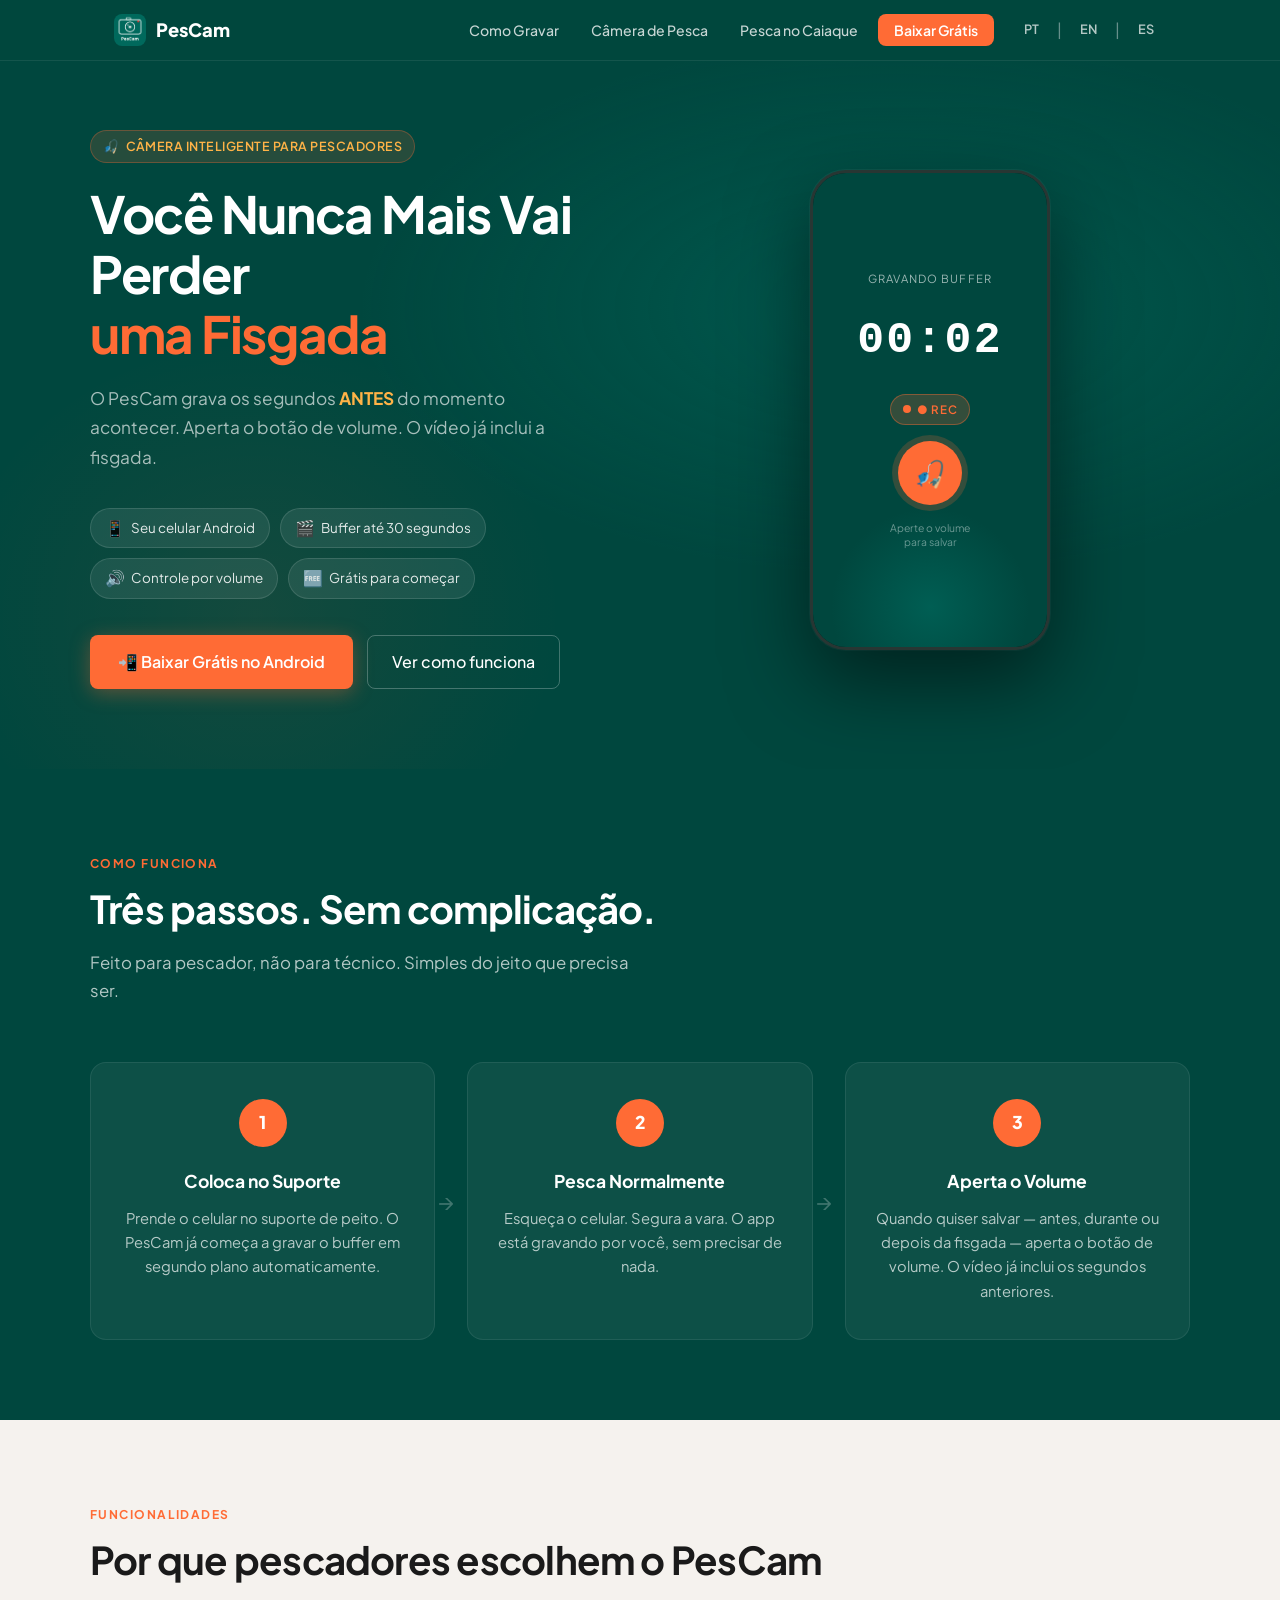
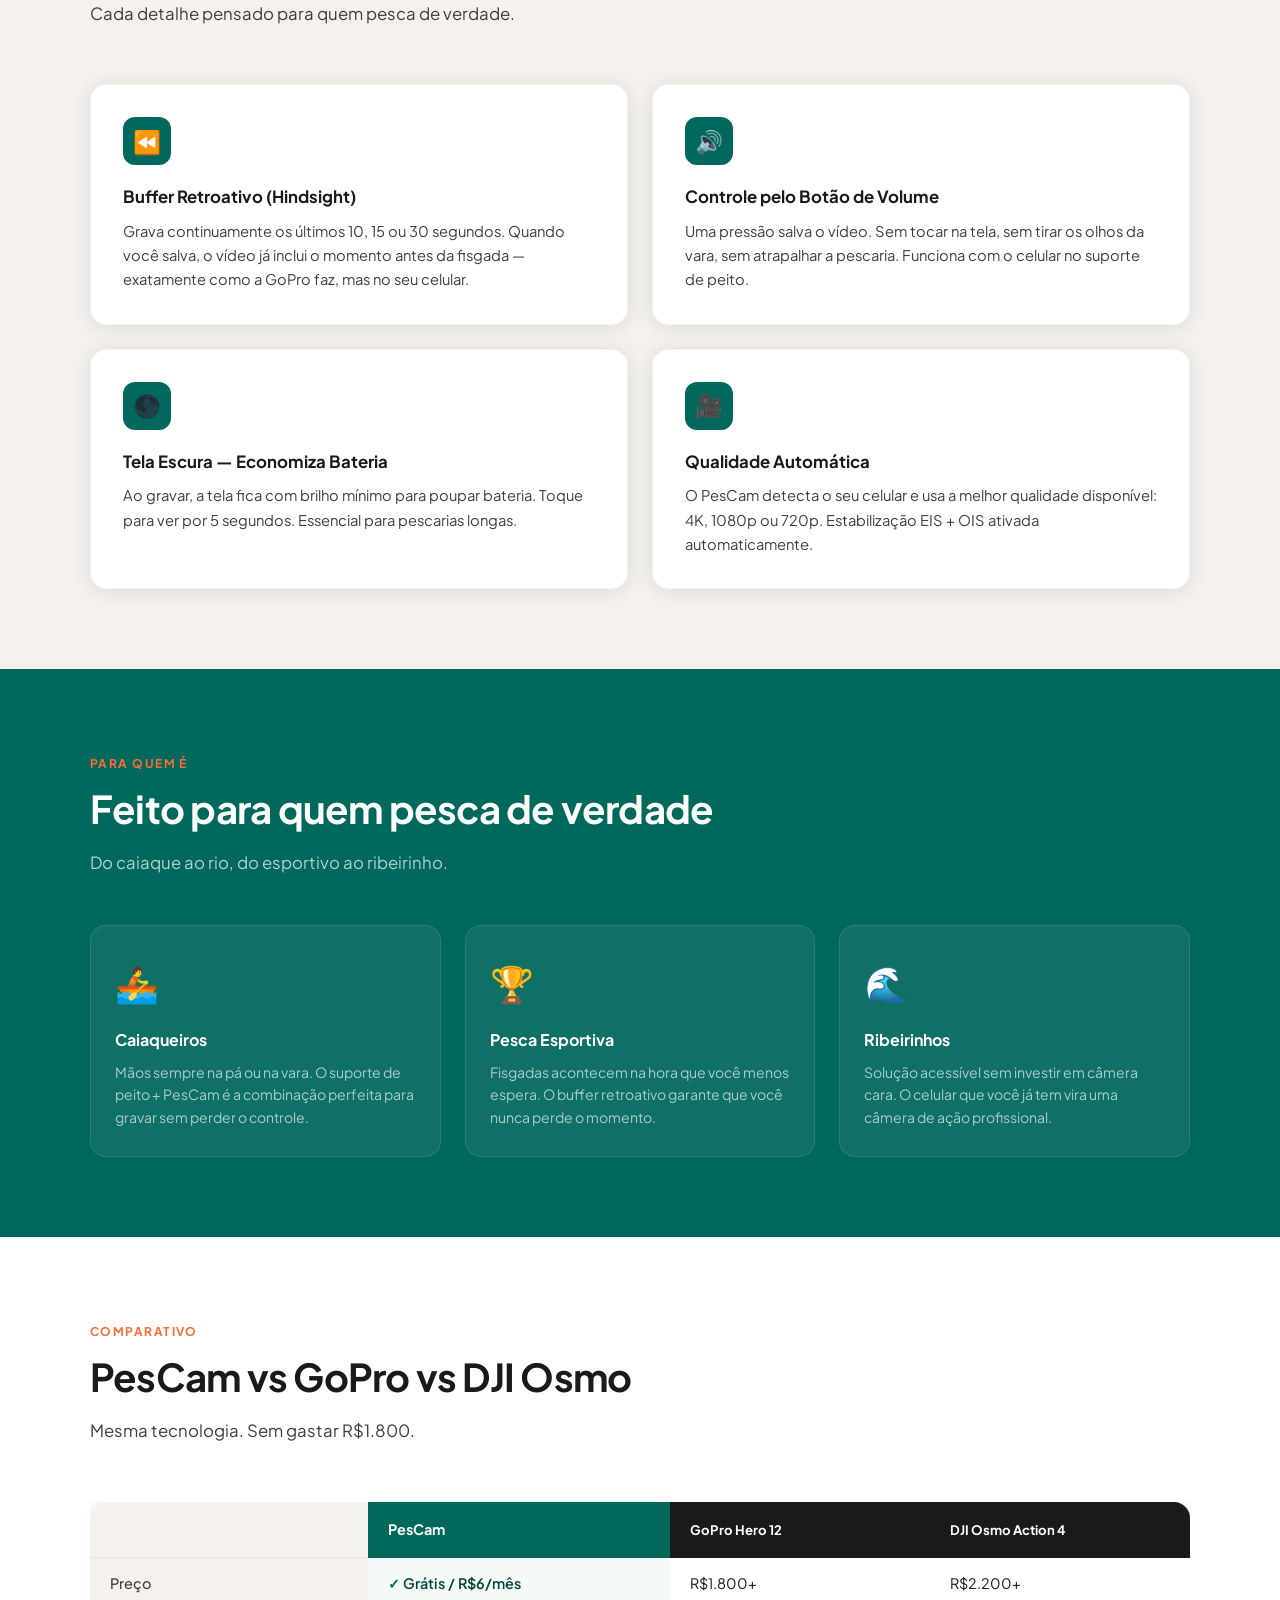
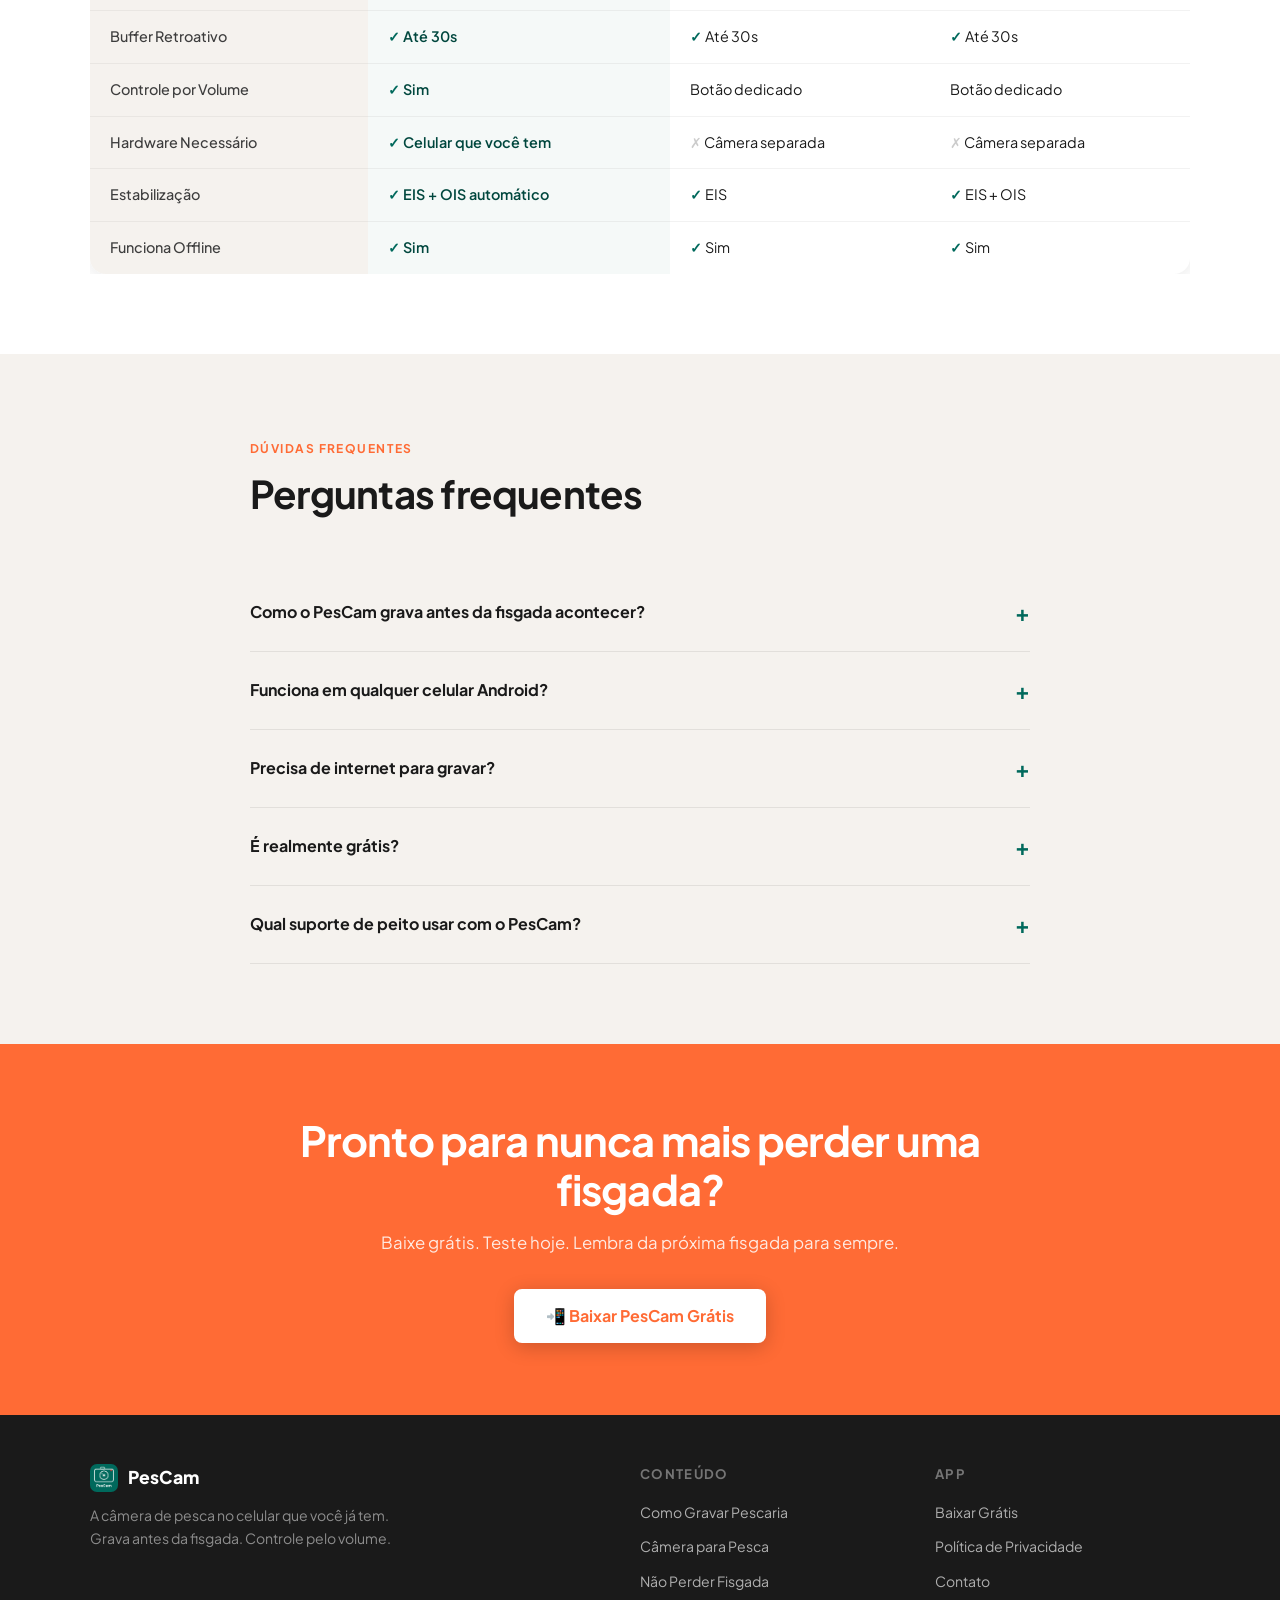
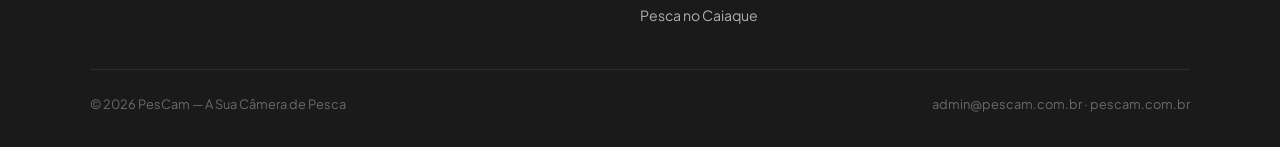
==== commit 98377692: "add language selector + hreflang SEO" ====
--- a/index.html
+++ b/index.html
@@ -53,6 +53,12 @@
 
   <link rel="stylesheet" href="style.css">
   <link rel="icon" href="favicon.ico">
+
+<link rel="alternate" hreflang="pt-BR" href="https://pescam.com.br/">
+<link rel="alternate" hreflang="en" href="https://pescam.com.br/en/">
+<link rel="alternate" hreflang="es" href="https://pescam.com.br/es/">
+<link rel="alternate" hreflang="x-default" href="https://pescam.com.br/">
+
 </head>
 <body>
 
@@ -66,12 +72,21 @@
     <button class="nav-toggle" aria-label="Menu">
       <span></span><span></span><span></span>
     </button>
-    <ul class="nav-links">
-      <li><a href="/como-gravar-pescaria/">Como Gravar</a></li>
-      <li><a href="/camera-para-pesca/">Câmera de Pesca</a></li>
-      <li><a href="/pesca-no-caiaque/">Pesca no Caiaque</a></li>
-      <li><a href="/app/" class="nav-cta">Baixar Grátis</a></li>
-    </ul>
+   <ul class="nav-links">
+  <li><a href="/como-gravar-pescaria/">Como Gravar</a></li>
+  <li><a href="/camera-para-pesca/">Câmera de Pesca</a></li>
+  <li><a href="/pesca-no-caiaque/">Pesca no Caiaque</a></li>
+  <li><a href="/app/" class="nav-cta">Baixar Grátis</a></li>
+
+  <!-- IDIOMA -->
+  <li class="lang-item">
+    <a href="https://pescam.com.br/">PT</a>
+    <span>|</span>
+    <a href="https://pescam.com.br/en/">EN</a>
+    <span>|</span>
+    <a href="https://pescam.com.br/es/">ES</a>
+  </li>
+</ul>
   </div>
 </nav>
 
--- a/style.css
+++ b/style.css
@@ -2,7 +2,7 @@
    PESCAM — Global Stylesheet
    =========================== */
 
-@import url('https://fonts.googleapis.com/css2?family=Syne:wght@400;600;700;800&family=DM+Sans:ital,opsz,wght@0,9..40,300;0,9..40,400;0,9..40,500;1,9..40,300&display=swap');
+@import url('https://fonts.googleapis.com/css2?family=Plus+Jakarta+Sans:wght@400;500;600;700;800&family=DM+Sans:ital,opsz,wght@0,9..40,300;0,9..40,400;0,9..40,500;1,9..40,300&display=swap');
 
 :root {
   --green-deep:   #00473E;
@@ -21,8 +21,8 @@
   --radius-lg:    28px;
   --shadow:       0 4px 32px rgba(0,71,62,0.18);
   --shadow-card:  0 2px 20px rgba(0,0,0,0.10);
-  --font-display: 'Syne', sans-serif;
-  --font-body:    'DM Sans', sans-serif;
+  --font-display: 'Plus Jakarta Sans', sans-serif;
+  --font-body:    'Plus Jakarta Sans', sans-serif;
 }
 
 *, *::before, *::after { box-sizing: border-box; margin: 0; padding: 0; }
@@ -112,10 +112,10 @@
 }
 .hero h1 {
   font-family: var(--font-display);
-  font-size: clamp(2.2rem, 5vw, 3.4rem);
-  font-weight: 800; line-height: 1.08;
+  font-size: clamp(2rem, 4.5vw, 3.2rem);
+  font-weight: 700; line-height: 1.18;
   color: var(--white); margin-bottom: 20px;
-  letter-spacing: -0.03em;
+  letter-spacing: -0.025em;
 }
 .hero h1 em {
   font-style: normal;
@@ -251,9 +251,9 @@
 }
 .section-title {
   font-family: var(--font-display);
-  font-size: clamp(1.8rem, 3.5vw, 2.6rem);
-  font-weight: 800; line-height: 1.1;
-  letter-spacing: -0.025em; margin-bottom: 16px;
+  font-size: clamp(1.6rem, 3vw, 2.4rem);
+  font-weight: 700; line-height: 1.22;
+  letter-spacing: -0.02em; margin-bottom: 16px;
 }
 .section-sub {
   font-size: 1.05rem; color: var(--text-muted);
@@ -376,8 +376,9 @@
   padding: 72px 24px; text-align: center;
 }
 .cta-band h2 {
-  font-family: var(--font-display); font-size: clamp(1.8rem, 4vw, 2.8rem);
-  font-weight: 800; color: var(--white); letter-spacing: -0.02em;
+  font-family: var(--font-display); font-size: clamp(1.6rem, 3.5vw, 2.6rem);
+  font-weight: 700; color: var(--white); letter-spacing: -0.02em;
+  line-height: 1.2;
   margin-bottom: 14px;
 }
 .cta-band p { color: rgba(255,255,255,0.85); font-size: 1.05rem; margin-bottom: 32px; }
@@ -404,9 +405,9 @@
 }
 .page-hero-inner { position: relative; z-index: 1; max-width: 760px; margin: 0 auto; }
 .page-hero h1 {
-  font-family: var(--font-display); font-size: clamp(2rem, 4.5vw, 3rem);
-  font-weight: 800; color: var(--white); line-height: 1.1;
-  letter-spacing: -0.03em; margin-bottom: 16px;
+  font-family: var(--font-display); font-size: clamp(1.8rem, 4vw, 2.8rem);
+  font-weight: 700; color: var(--white); line-height: 1.2;
+  letter-spacing: -0.025em; margin-bottom: 16px;
 }
 .page-hero p {
   font-size: 1.05rem; color: rgba(255,255,255,0.72); max-width: 580px;
@@ -419,8 +420,9 @@
   padding: 64px 24px;
 }
 .content-wrap h2 {
-  font-family: var(--font-display); font-size: 1.55rem; font-weight: 800;
-  color: var(--text-dark); margin: 48px 0 16px; letter-spacing: -0.02em;
+  font-family: var(--font-display); font-size: 1.45rem; font-weight: 700;
+  color: var(--text-dark); margin: 48px 0 16px; letter-spacing: -0.015em;
+  line-height: 1.25;
 }
 .content-wrap h2:first-child { margin-top: 0; }
 .content-wrap h3 {
@@ -514,3 +516,24 @@
   .phone-wrap { width: 200px; }
   .phone-counter { font-size: 2.2rem; }
 }
+
+.lang-item {
+  display: flex;
+  align-items: center;
+  gap: 6px;
+  margin-left: 10px;
+}
+
+.lang-item a {
+  font-size: 0.8rem;
+  font-weight: 600;
+  color: rgba(255,255,255,0.7);
+}
+
+.lang-item a:hover {
+  color: #ffffff;
+}
+
+.lang-item span {
+  color: rgba(255,255,255,0.4);
+}
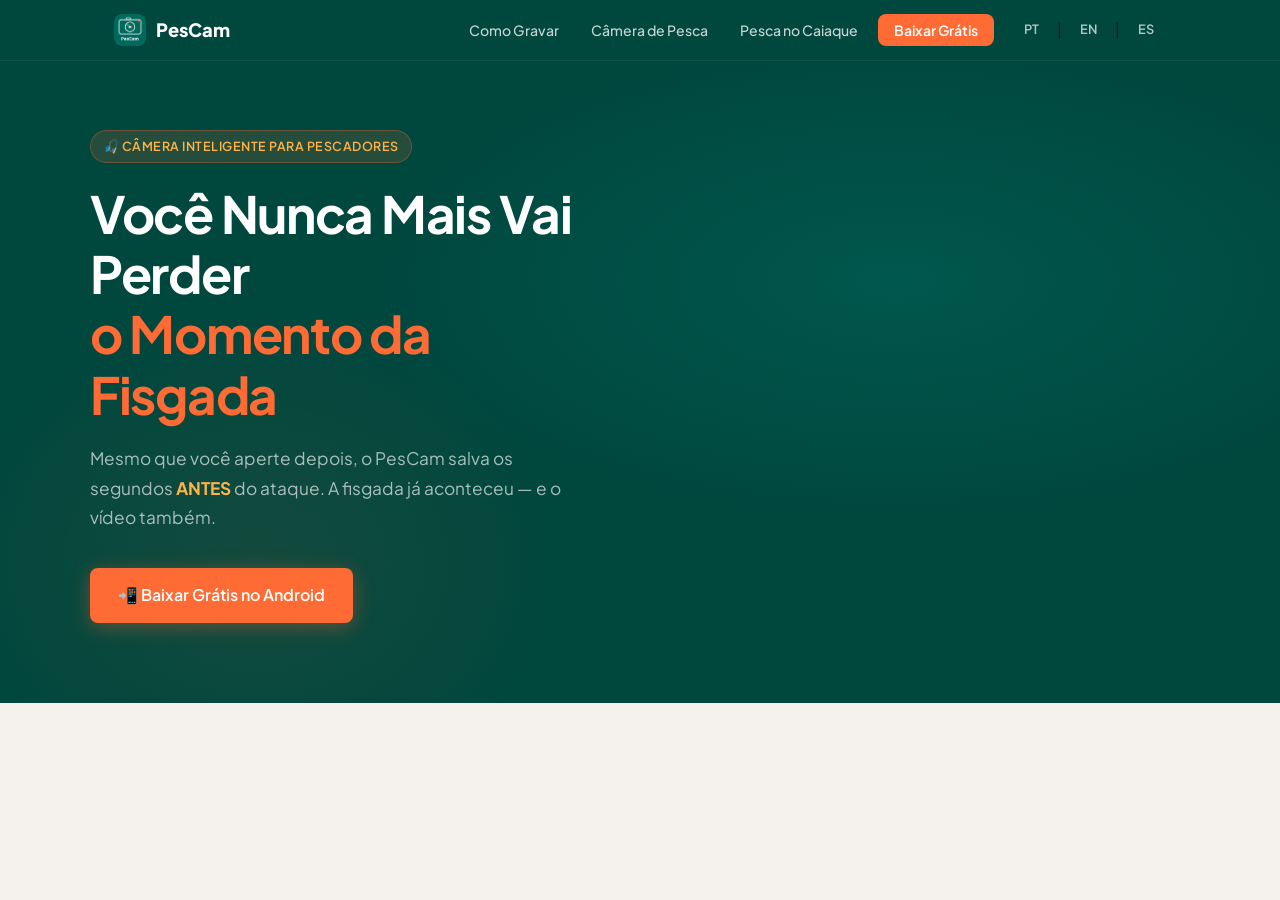
==== commit 8d33888e: "refine PT homepage positioning for fisgada kept full layout and improved title, hero and SEO messagi" ====
--- a/index.html
+++ b/index.html
@@ -4,351 +4,63 @@
   <meta charset="UTF-8">
   <meta name="viewport" content="width=device-width, initial-scale=1.0">
 
-  <title>PesCam — Grave Sua Pescaria Sem Tirar as Mãos da Vara</title>
-  <meta name="description" content="O PesCam grava os segundos ANTES da fisgada acontecer. Controle pelo botão de volume, sem tirar as mãos da vara. Grátis para Android. Nunca mais perca um momento na pesca.">
-  <meta name="keywords" content="câmera para pesca, gravar pescaria, não perder fisgada, app pesca android, gravar pesca celular">
+  <title>PesCam — Nunca Mais Perca o Momento da Fisgada</title>
+  <meta name="description" content="PesCam salva os segundos ANTES da fisgada. Mesmo que você aperte depois, o vídeo já inclui o ataque do peixe. Nunca mais perca o momento da pesca.">
+  <meta name="keywords" content="gravar pesca, fisgada, app pesca, registrar pesca, camera pesca android">
+
   <link rel="canonical" href="https://pescam.com.br/">
 
-  <!-- Open Graph -->
-  <meta property="og:title" content="PesCam — Grave Sua Pescaria Sem Tirar as Mãos da Vara">
-  <meta property="og:description" content="O PesCam grava os segundos ANTES da fisgada acontecer. Grátis para Android.">
-  <meta property="og:type" content="website">
-  <meta property="og:url" content="https://pescam.com.br/">
-  <meta property="og:image" content="https://pescam.com.br/og-image.jpg">
-
-  <!-- Schema: SoftwareApplication -->
-  <script type="application/ld+json">
-  {
-    "@context": "https://schema.org",
-    "@type": "SoftwareApplication",
-    "name": "PesCam",
-    "operatingSystem": "Android",
-    "applicationCategory": "UtilitiesApplication",
-    "offers": {
-      "@type": "Offer",
-      "price": "0",
-      "priceCurrency": "BRL",
-      "description": "Grátis — 3 vídeos. Plano premium US$0,99/mês."
-    },
-    "description": "App para gravar pescaria com buffer retroativo. Grava os segundos antes da fisgada acontecer. Controle pelo botão de volume, sem tirar as mãos da vara.",
-    "url": "https://pescam.com.br/",
-    "author": { "@type": "Person", "name": "Felipe", "address": { "@type": "PostalAddress", "addressLocality": "Cuiabá", "addressRegion": "MT", "addressCountry": "BR" } }
-  }
-  </script>
-
-  <!-- Schema: FAQPage -->
-  <script type="application/ld+json">
-  {
-    "@context": "https://schema.org",
-    "@type": "FAQPage",
-    "mainEntity": [
-      { "@type": "Question", "name": "Como o PesCam grava antes da fisgada acontecer?", "acceptedAnswer": { "@type": "Answer", "text": "O PesCam fica gravando em segundo plano continuamente. Quando você aperta o botão de volume, ele salva os últimos 10, 15 ou 30 segundos — mais o que você gravou. É a mesma tecnologia das câmeras de ação profissionais, mas no seu celular." } },
-      { "@type": "Question", "name": "O PesCam funciona em qualquer celular Android?", "acceptedAnswer": { "@type": "Answer", "text": "Sim. Funciona em qualquer Android a partir da versão 7.0 (Android Nougat). Qualquer celular intermediário ou top de linha já suporta o PesCam." } },
-      { "@type": "Question", "name": "O PesCam precisa de internet para gravar?", "acceptedAnswer": { "@type": "Answer", "text": "Não. O PesCam grava offline, sem precisar de internet. Perfeito para pescar em rios, represas e locais sem sinal." } },
-      { "@type": "Question", "name": "O PesCam é realmente grátis?", "acceptedAnswer": { "@type": "Answer", "text": "Sim. Os primeiros 3 vídeos são completamente grátis. Para gravações ilimitadas, a assinatura PesCam Premium custa US$0,99 por mês." } },
-      { "@type": "Question", "name": "O PesCam funciona com suporte de peito?", "acceptedAnswer": { "@type": "Answer", "text": "Sim. O PesCam foi feito exatamente para isso. Com o celular no suporte de peito, você controla tudo pelo botão de volume sem tirar as mãos da vara." } }
-    ]
-  }
-  </script>
+  <link rel="alternate" hreflang="pt-BR" href="https://pescam.com.br/">
+  <link rel="alternate" hreflang="en" href="https://pescam.com.br/en/">
+  <link rel="alternate" hreflang="es" href="https://pescam.com.br/es/">
+  <link rel="alternate" hreflang="x-default" href="https://pescam.com.br/">
 
   <link rel="stylesheet" href="style.css">
   <link rel="icon" href="favicon.ico">
+</head>
 
-<link rel="alternate" hreflang="pt-BR" href="https://pescam.com.br/">
-<link rel="alternate" hreflang="en" href="https://pescam.com.br/en/">
-<link rel="alternate" hreflang="es" href="https://pescam.com.br/es/">
-<link rel="alternate" hreflang="x-default" href="https://pescam.com.br/">
-
-</head>
 <body>
 
-<!-- NAV -->
 <nav class="nav">
   <div class="nav-inner">
     <a href="/" class="nav-logo">
-      <img src="icon.png" alt="PesCam ícone">
+      <img src="icon.png" alt="PesCam">
       PesCam
     </a>
-    <button class="nav-toggle" aria-label="Menu">
-      <span></span><span></span><span></span>
-    </button>
-   <ul class="nav-links">
-  <li><a href="/como-gravar-pescaria/">Como Gravar</a></li>
-  <li><a href="/camera-para-pesca/">Câmera de Pesca</a></li>
-  <li><a href="/pesca-no-caiaque/">Pesca no Caiaque</a></li>
-  <li><a href="/app/" class="nav-cta">Baixar Grátis</a></li>
-
-  <!-- IDIOMA -->
-  <li class="lang-item">
-    <a href="https://pescam.com.br/">PT</a>
-    <span>|</span>
-    <a href="https://pescam.com.br/en/">EN</a>
-    <span>|</span>
-    <a href="https://pescam.com.br/es/">ES</a>
-  </li>
-</ul>
+    <ul class="nav-links">
+      <li><a href="/como-gravar-pescaria/">Como Gravar</a></li>
+      <li><a href="/camera-para-pesca/">Câmera de Pesca</a></li>
+      <li><a href="/pesca-no-caiaque/">Pesca no Caiaque</a></li>
+      <li><a href="/app/" class="nav-cta">Baixar Grátis</a></li>
+      <li class="lang-item">
+        <a href="/">PT</a> |
+        <a href="/en/">EN</a> |
+        <a href="/es/">ES</a>
+      </li>
+    </ul>
   </div>
 </nav>
 
-<!-- HERO -->
 <section class="hero">
   <div class="hero-inner">
-    <div class="hero-text">
-      <div class="hero-badge">
-        <span>🎣</span> Câmera Inteligente Para Pescadores
-      </div>
-      <h1>Você Nunca Mais Vai Perder<br><em>uma Fisgada</em></h1>
+    <div>
+      <div class="hero-badge">🎣 Câmera Inteligente para Pescadores</div>
+
+      <h1>Você Nunca Mais Vai Perder<br><em>o Momento da Fisgada</em></h1>
+
       <p class="hero-sub">
-        O PesCam grava os segundos <strong style="color:var(--accent-warm)">ANTES</strong> do momento acontecer.
-        Aperta o botão de volume. O vídeo já inclui a fisgada.
+        Mesmo que você aperte depois, o PesCam salva os segundos
+        <strong style="color:var(--accent-warm)">ANTES</strong> do ataque.
+        A fisgada já aconteceu — e o vídeo também.
       </p>
-      <div class="hero-pills">
-        <span class="pill"><span class="pill-icon">📱</span> Seu celular Android</span>
-        <span class="pill"><span class="pill-icon">🎬</span> Buffer até 30 segundos</span>
-        <span class="pill"><span class="pill-icon">🔊</span> Controle por volume</span>
-        <span class="pill"><span class="pill-icon">🆓</span> Grátis para começar</span>
-      </div>
+
       <div class="hero-actions">
         <a href="/app/" class="btn-primary">📲 Baixar Grátis no Android</a>
-        <a href="#como-funciona" class="btn-secondary">Ver como funciona</a>
-      </div>
-    </div>
-    <div class="hero-visual">
-      <div class="phone-wrap">
-        <div class="phone-frame">
-          <div class="phone-screen">
-            <span class="phone-label">GRAVANDO BUFFER</span>
-            <div class="phone-counter" id="phone-counter">00:00</div>
-            <div class="phone-rec">
-              <div class="rec-dot"></div>
-              <span>● REC</span>
-            </div>
-            <div class="phone-btn">🎣</div>
-            <p class="phone-hint">Aperte o volume<br>para salvar</p>
-          </div>
-          <div class="phone-glow"></div>
-        </div>
       </div>
     </div>
   </div>
 </section>
 
-<!-- HOW IT WORKS -->
-<section class="section section-dark" id="como-funciona">
-  <div class="container">
-    <div class="section-label">Como Funciona</div>
-    <h2 class="section-title" style="color:var(--white)">Três passos. Sem complicação.</h2>
-    <p class="section-sub">Feito para pescador, não para técnico. Simples do jeito que precisa ser.</p>
-    <div class="steps">
-      <div class="step">
-        <div class="step-num">1</div>
-        <h3>Coloca no Suporte</h3>
-        <p>Prende o celular no suporte de peito. O PesCam já começa a gravar o buffer em segundo plano automaticamente.</p>
-        <span class="step-arrow">→</span>
-      </div>
-      <div class="step">
-        <div class="step-num">2</div>
-        <h3>Pesca Normalmente</h3>
-        <p>Esqueça o celular. Segura a vara. O app está gravando por você, sem precisar de nada.</p>
-        <span class="step-arrow">→</span>
-      </div>
-      <div class="step">
-        <div class="step-num">3</div>
-        <h3>Aperta o Volume</h3>
-        <p>Quando quiser salvar — antes, durante ou depois da fisgada — aperta o botão de volume. O vídeo já inclui os segundos anteriores.</p>
-      </div>
-    </div>
-  </div>
-</section>
-
-<!-- FEATURES -->
-<section class="section section-off">
-  <div class="container">
-    <div class="section-label">Funcionalidades</div>
-    <h2 class="section-title">Por que pescadores escolhem o PesCam</h2>
-    <p class="section-sub" style="color:var(--text-mid)">Cada detalhe pensado para quem pesca de verdade.</p>
-    <div class="features">
-      <div class="feature-card">
-        <div class="feature-icon">⏪</div>
-        <h3>Buffer Retroativo (Hindsight)</h3>
-        <p>Grava continuamente os últimos 10, 15 ou 30 segundos. Quando você salva, o vídeo já inclui o momento antes da fisgada — exatamente como a GoPro faz, mas no seu celular.</p>
-      </div>
-      <div class="feature-card">
-        <div class="feature-icon">🔊</div>
-        <h3>Controle pelo Botão de Volume</h3>
-        <p>Uma pressão salva o vídeo. Sem tocar na tela, sem tirar os olhos da vara, sem atrapalhar a pescaria. Funciona com o celular no suporte de peito.</p>
-      </div>
-      <div class="feature-card">
-        <div class="feature-icon">🌑</div>
-        <h3>Tela Escura — Economiza Bateria</h3>
-        <p>Ao gravar, a tela fica com brilho mínimo para poupar bateria. Toque para ver por 5 segundos. Essencial para pescarias longas.</p>
-      </div>
-      <div class="feature-card">
-        <div class="feature-icon">🎥</div>
-        <h3>Qualidade Automática</h3>
-        <p>O PesCam detecta o seu celular e usa a melhor qualidade disponível: 4K, 1080p ou 720p. Estabilização EIS + OIS ativada automaticamente.</p>
-      </div>
-    </div>
-  </div>
-</section>
-
-<!-- AUDIENCE -->
-<section class="section section-mid">
-  <div class="container">
-    <div class="section-label">Para Quem É</div>
-    <h2 class="section-title" style="color:var(--white)">Feito para quem pesca de verdade</h2>
-    <p class="section-sub">Do caiaque ao rio, do esportivo ao ribeirinho.</p>
-    <div class="audience-grid">
-      <div class="audience-card">
-        <span class="audience-icon">🚣</span>
-        <h3>Caiaqueiros</h3>
-        <p>Mãos sempre na pá ou na vara. O suporte de peito + PesCam é a combinação perfeita para gravar sem perder o controle.</p>
-      </div>
-      <div class="audience-card">
-        <span class="audience-icon">🏆</span>
-        <h3>Pesca Esportiva</h3>
-        <p>Fisgadas acontecem na hora que você menos espera. O buffer retroativo garante que você nunca perde o momento.</p>
-      </div>
-      <div class="audience-card">
-        <span class="audience-icon">🌊</span>
-        <h3>Ribeirinhos</h3>
-        <p>Solução acessível sem investir em câmera cara. O celular que você já tem vira uma câmera de ação profissional.</p>
-      </div>
-    </div>
-  </div>
-</section>
-
-<!-- COMPARISON -->
-<section class="section section-white">
-  <div class="container">
-    <div class="section-label">Comparativo</div>
-    <h2 class="section-title">PesCam vs GoPro vs DJI Osmo</h2>
-    <p class="section-sub" style="color:var(--text-mid)">Mesma tecnologia. Sem gastar R$1.800.</p>
-    <div class="compare-wrap">
-      <table class="compare-table">
-        <thead>
-          <tr>
-            <th></th>
-            <th class="col-pescam">PesCam</th>
-            <th class="col-other">GoPro Hero 12</th>
-            <th class="col-other">DJI Osmo Action 4</th>
-          </tr>
-        </thead>
-        <tbody>
-          <tr>
-            <td>Preço</td>
-            <td class="col-pescam yes">Grátis / R$6/mês</td>
-            <td>R$1.800+</td>
-            <td>R$2.200+</td>
-          </tr>
-          <tr>
-            <td>Buffer Retroativo</td>
-            <td class="col-pescam yes">Até 30s</td>
-            <td class="yes">Até 30s</td>
-            <td class="yes">Até 30s</td>
-          </tr>
-          <tr>
-            <td>Controle por Volume</td>
-            <td class="col-pescam yes">Sim</td>
-            <td>Botão dedicado</td>
-            <td>Botão dedicado</td>
-          </tr>
-          <tr>
-            <td>Hardware Necessário</td>
-            <td class="col-pescam yes">Celular que você tem</td>
-            <td class="no">Câmera separada</td>
-            <td class="no">Câmera separada</td>
-          </tr>
-          <tr>
-            <td>Estabilização</td>
-            <td class="col-pescam yes">EIS + OIS automático</td>
-            <td class="yes">EIS</td>
-            <td class="yes">EIS + OIS</td>
-          </tr>
-          <tr>
-            <td>Funciona Offline</td>
-            <td class="col-pescam yes">Sim</td>
-            <td class="yes">Sim</td>
-            <td class="yes">Sim</td>
-          </tr>
-        </tbody>
-      </table>
-    </div>
-  </div>
-</section>
-
-<!-- FAQ -->
-<section class="section section-off">
-  <div class="container-narrow">
-    <div class="section-label">Dúvidas Frequentes</div>
-    <h2 class="section-title">Perguntas frequentes</h2>
-    <div class="faq">
-      <div class="faq-item">
-        <div class="faq-q">Como o PesCam grava antes da fisgada acontecer?</div>
-        <div class="faq-a">O PesCam fica gravando em segundo plano continuamente. Quando você aperta o botão de volume, ele salva os últimos 10, 15 ou 30 segundos — mais o que você gravou. É a mesma tecnologia das câmeras de ação profissionais, mas no seu celular.</div>
-      </div>
-      <div class="faq-item">
-        <div class="faq-q">Funciona em qualquer celular Android?</div>
-        <div class="faq-a">Sim. Funciona em qualquer Android a partir da versão 7.0. Qualquer celular intermediário ou top de linha já suporta o PesCam sem problemas.</div>
-      </div>
-      <div class="faq-item">
-        <div class="faq-q">Precisa de internet para gravar?</div>
-        <div class="faq-a">Não. O PesCam grava 100% offline. Perfeito para pescar em rios, represas e locais sem sinal de celular.</div>
-      </div>
-      <div class="faq-item">
-        <div class="faq-q">É realmente grátis?</div>
-        <div class="faq-a">Sim. Os primeiros 3 vídeos são completamente grátis, sem cadastro, sem cartão. Para gravações ilimitadas, a assinatura PesCam Premium custa menos de R$6 por mês.</div>
-      </div>
-      <div class="faq-item">
-        <div class="faq-q">Qual suporte de peito usar com o PesCam?</div>
-        <div class="faq-a">Qualquer suporte de peito universal para celular funciona. Você encontra por R$30 a R$60 no Mercado Livre. Modelos ajustáveis com encaixe de celular são os mais recomendados.</div>
-      </div>
-    </div>
-  </div>
-</section>
-
-<!-- CTA -->
-<section class="cta-band">
-  <div class="container-narrow">
-    <h2>Pronto para nunca mais perder uma fisgada?</h2>
-    <p>Baixe grátis. Teste hoje. Lembra da próxima fisgada para sempre.</p>
-    <a href="/app/" class="btn-white">📲 Baixar PesCam Grátis</a>
-  </div>
-</section>
-
-<!-- FOOTER -->
-<footer>
-  <div class="footer-inner">
-    <div class="footer-brand">
-      <a href="/" class="footer-logo">
-        <img src="icon.png" alt="PesCam"> PesCam
-      </a>
-      <p class="footer-tagline">A câmera de pesca no celular que você já tem.<br>Grava antes da fisgada. Controle pelo volume.</p>
-    </div>
-    <div class="footer-col">
-      <h4>Conteúdo</h4>
-      <ul>
-        <li><a href="/como-gravar-pescaria/">Como Gravar Pescaria</a></li>
-        <li><a href="/camera-para-pesca/">Câmera para Pesca</a></li>
-        <li><a href="/como-nao-perder-fisgada/">Não Perder Fisgada</a></li>
-        <li><a href="/pesca-no-caiaque/">Pesca no Caiaque</a></li>
-      </ul>
-    </div>
-    <div class="footer-col">
-      <h4>App</h4>
-      <ul>
-        <li><a href="/app/">Baixar Grátis</a></li>
-        <li><a href="/politica-de-privacidade/">Política de Privacidade</a></li>
-        <li><a href="mailto:admin@pescam.com.br">Contato</a></li>
-      </ul>
-    </div>
-  </div>
-  <div class="footer-bottom">
-    <span>© 2026 PesCam — A Sua Câmera de Pesca</span>
-    <span>admin@pescam.com.br · pescam.com.br</span>
-  </div>
-</footer>
-
 <script src="main.js"></script>
 </body>
 </html>
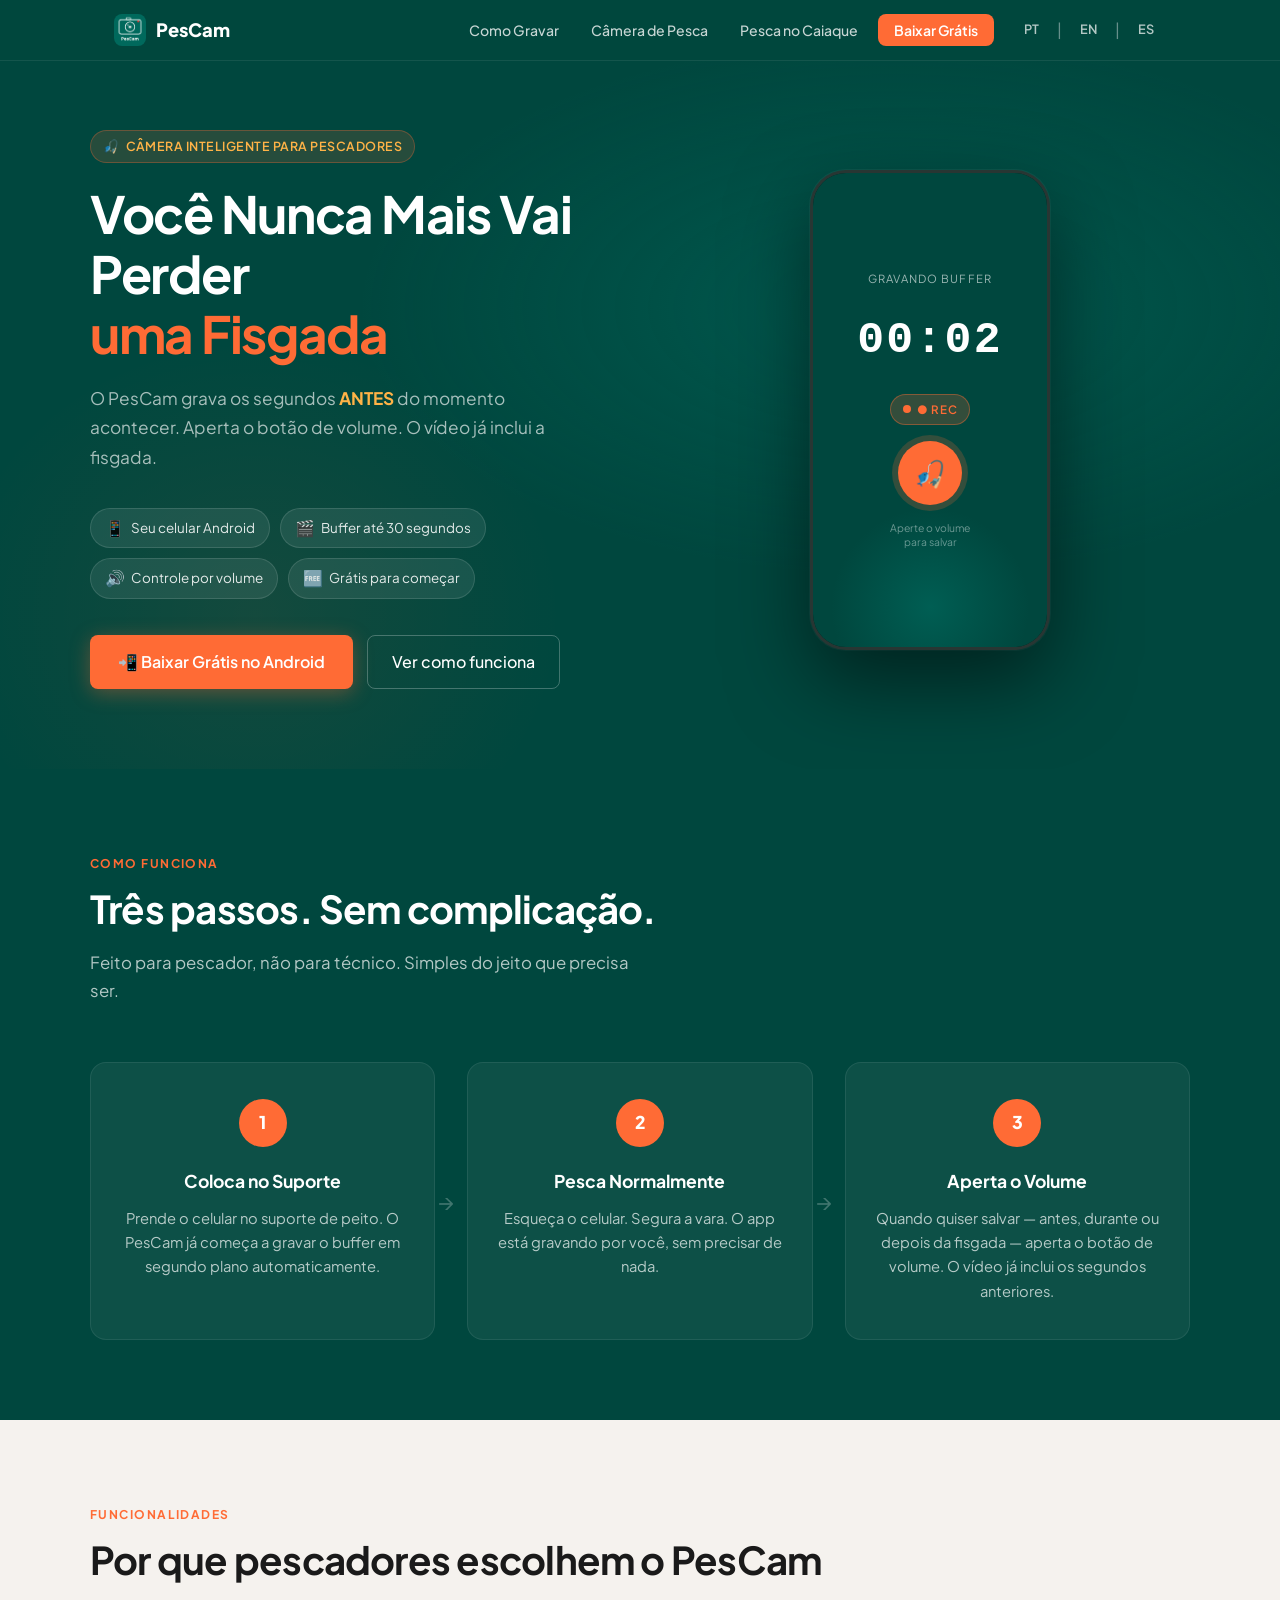
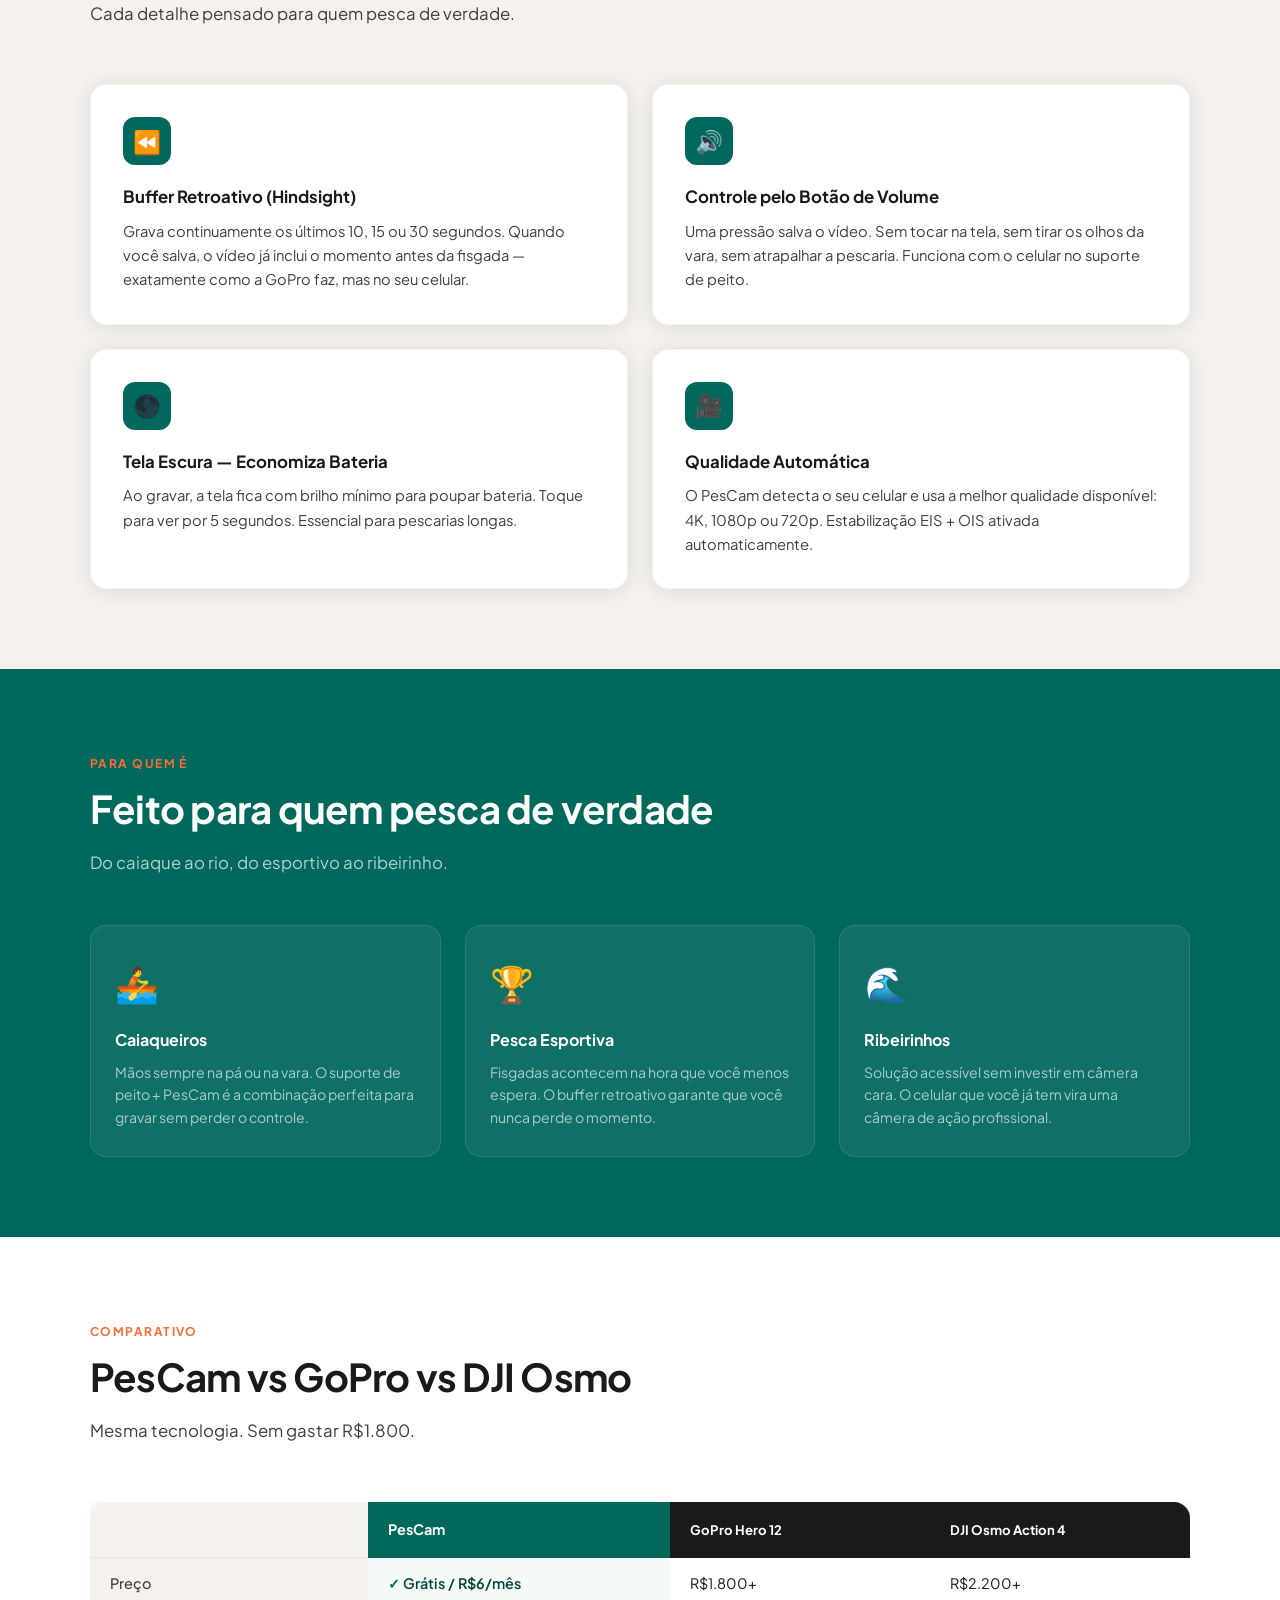
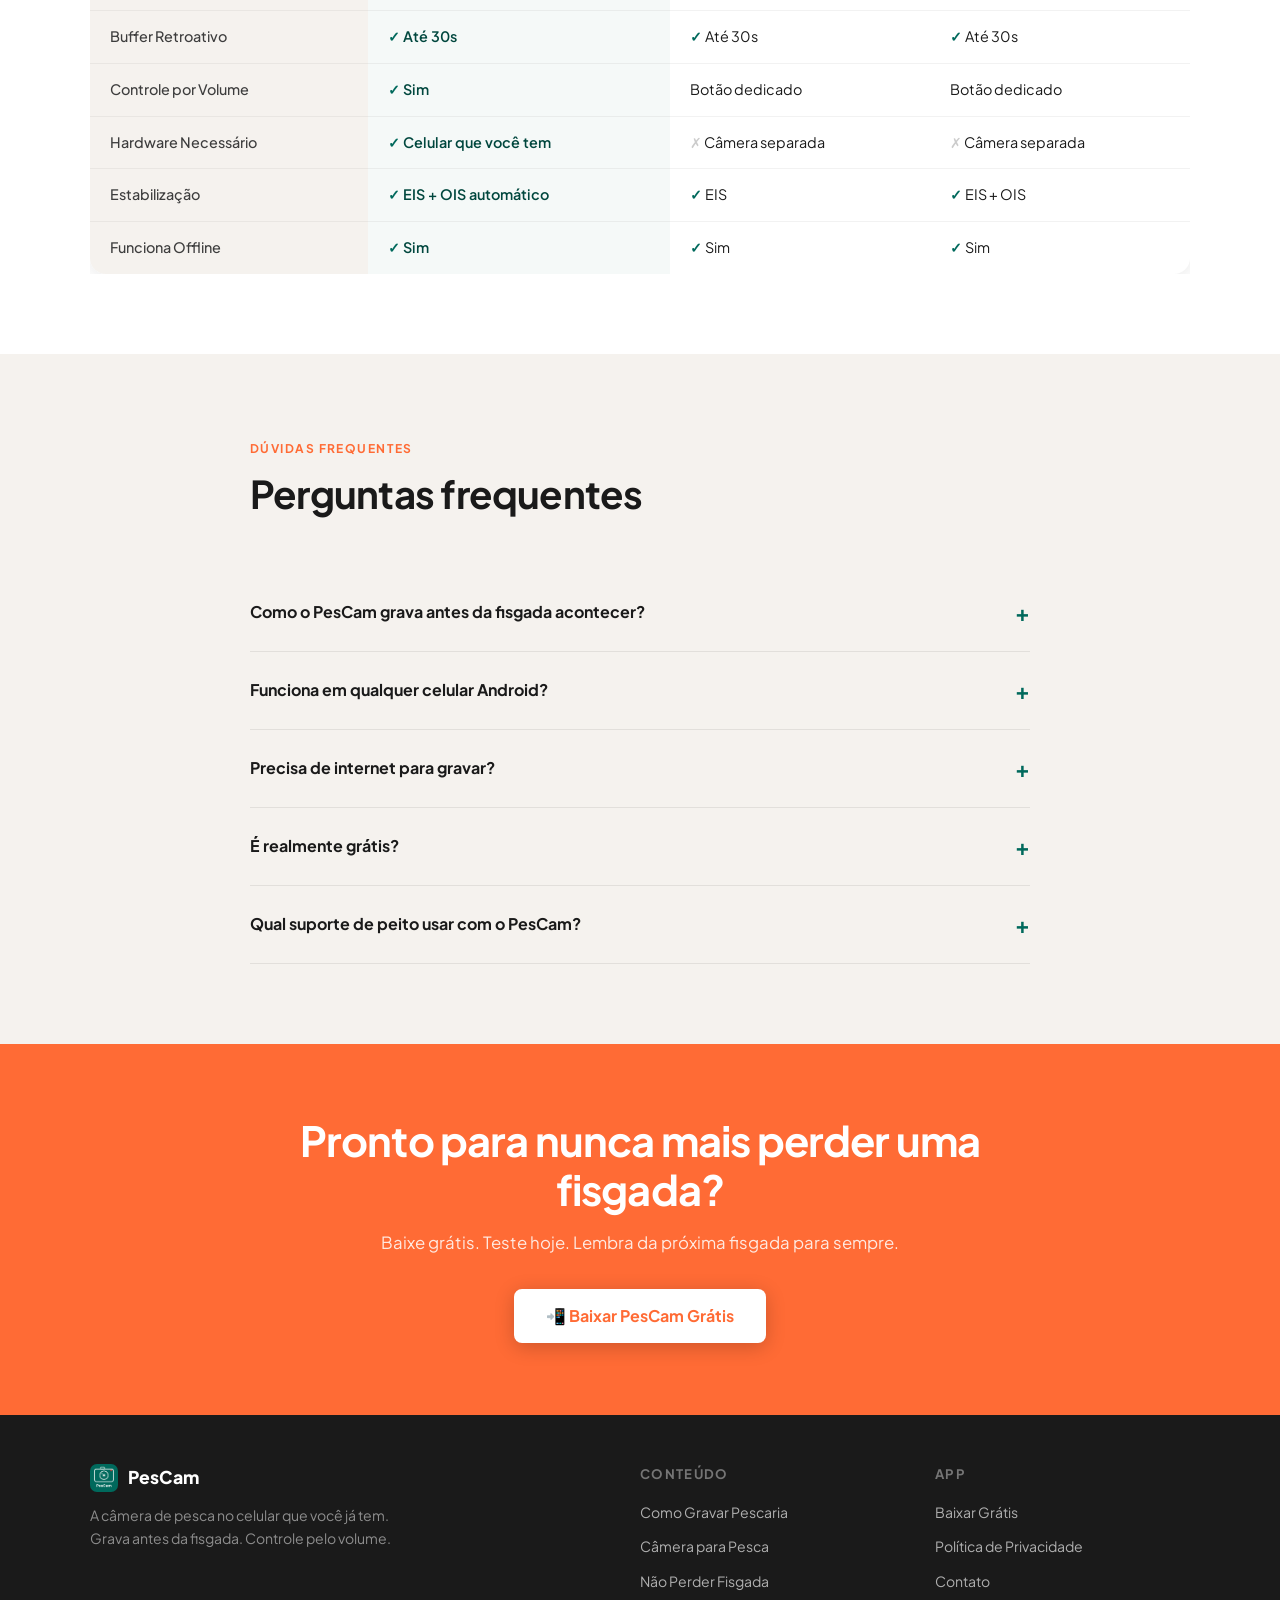
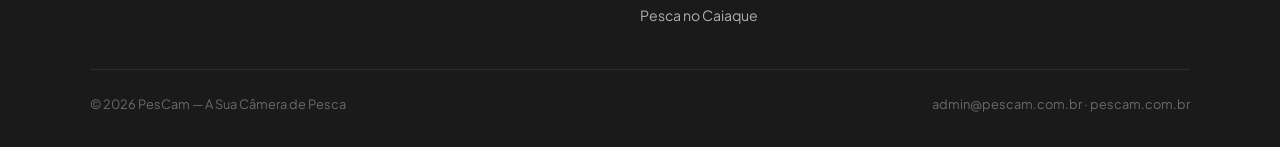
==== commit 3d404931: "voltando o que estava no pt pt atual" ====
--- a/index.html
+++ b/index.html
@@ -4,62 +4,350 @@
   <meta charset="UTF-8">
   <meta name="viewport" content="width=device-width, initial-scale=1.0">
 
-  <title>PesCam — Nunca Mais Perca o Momento da Fisgada</title>
-  <meta name="description" content="PesCam salva os segundos ANTES da fisgada. Mesmo que você aperte depois, o vídeo já inclui o ataque do peixe. Nunca mais perca o momento da pesca.">
-  <meta name="keywords" content="gravar pesca, fisgada, app pesca, registrar pesca, camera pesca android">
-
+  <title>PesCam — Grave Sua Pescaria Sem Tirar as Mãos da Vara</title>
+  <meta name="description" content="O PesCam grava os segundos ANTES da fisgada acontecer. Controle pelo botão de volume, sem tirar as mãos da vara. Grátis para Android. Nunca mais perca um momento na pesca.">
+  <meta name="keywords" content="câmera para pesca, gravar pescaria, não perder fisgada, app pesca android, gravar pesca celular">
   <link rel="canonical" href="https://pescam.com.br/">
 
-  <link rel="alternate" hreflang="pt-BR" href="https://pescam.com.br/">
-  <link rel="alternate" hreflang="en" href="https://pescam.com.br/en/">
-  <link rel="alternate" hreflang="es" href="https://pescam.com.br/es/">
-  <link rel="alternate" hreflang="x-default" href="https://pescam.com.br/">
+  <!-- Open Graph -->
+  <meta property="og:title" content="PesCam — Grave Sua Pescaria Sem Tirar as Mãos da Vara">
+  <meta property="og:description" content="O PesCam grava os segundos ANTES da fisgada acontecer. Grátis para Android.">
+  <meta property="og:type" content="website">
+  <meta property="og:url" content="https://pescam.com.br/">
+  <meta property="og:image" content="https://pescam.com.br/og-image.jpg">
+
+  <!-- Schema: SoftwareApplication -->
+  <script type="application/ld+json">
+  {
+    "@context": "https://schema.org",
+    "@type": "SoftwareApplication",
+    "name": "PesCam",
+    "operatingSystem": "Android",
+    "applicationCategory": "UtilitiesApplication",
+    "offers": {
+      "@type": "Offer",
+      "price": "0",
+      "priceCurrency": "BRL",
+      "description": "Grátis — 3 vídeos. Plano premium US$0,99/mês."
+    },
+    "description": "App para gravar pescaria com buffer retroativo. Grava os segundos antes da fisgada acontecer. Controle pelo botão de volume, sem tirar as mãos da vara.",
+    "url": "https://pescam.com.br/",
+    "author": { "@type": "Person", "name": "Felipe", "address": { "@type": "PostalAddress", "addressLocality": "Cuiabá", "addressRegion": "MT", "addressCountry": "BR" } }
+  }
+  </script>
+
+  <!-- Schema: FAQPage -->
+  <script type="application/ld+json">
+  {
+    "@context": "https://schema.org",
+    "@type": "FAQPage",
+    "mainEntity": [
+      { "@type": "Question", "name": "Como o PesCam grava antes da fisgada acontecer?", "acceptedAnswer": { "@type": "Answer", "text": "O PesCam fica gravando em segundo plano continuamente. Quando você aperta o botão de volume, ele salva os últimos 10, 15 ou 30 segundos — mais o que você gravou. É a mesma tecnologia das câmeras de ação profissionais, mas no seu celular." } },
+      { "@type": "Question", "name": "O PesCam funciona em qualquer celular Android?", "acceptedAnswer": { "@type": "Answer", "text": "Sim. Funciona em qualquer Android a partir da versão 7.0 (Android Nougat). Qualquer celular intermediário ou top de linha já suporta o PesCam." } },
+      { "@type": "Question", "name": "O PesCam precisa de internet para gravar?", "acceptedAnswer": { "@type": "Answer", "text": "Não. O PesCam grava offline, sem precisar de internet. Perfeito para pescar em rios, represas e locais sem sinal." } },
+      { "@type": "Question", "name": "O PesCam é realmente grátis?", "acceptedAnswer": { "@type": "Answer", "text": "Sim. Os primeiros 3 vídeos são completamente grátis. Para gravações ilimitadas, a assinatura PesCam Premium custa US$0,99 por mês." } },
+      { "@type": "Question", "name": "O PesCam funciona com suporte de peito?", "acceptedAnswer": { "@type": "Answer", "text": "Sim. O PesCam foi feito exatamente para isso. Com o celular no suporte de peito, você controla tudo pelo botão de volume sem tirar as mãos da vara." } }
+    ]
+  }
+  </script>
 
   <link rel="stylesheet" href="style.css">
   <link rel="icon" href="favicon.ico">
+
+<link rel="alternate" hreflang="pt-BR" href="https://pescam.com.br/">
+<link rel="alternate" hreflang="en" href="https://pescam.com.br/en/">
+<link rel="alternate" hreflang="es" href="https://pescam.com.br/es/">
+<link rel="alternate" hreflang="x-default" href="https://pescam.com.br/">
+
 </head>
-
 <body>
 
+<!-- NAV -->
 <nav class="nav">
   <div class="nav-inner">
     <a href="/" class="nav-logo">
-      <img src="icon.png" alt="PesCam">
+      <img src="icon.png" alt="PesCam ícone">
       PesCam
     </a>
-    <ul class="nav-links">
-      <li><a href="/como-gravar-pescaria/">Como Gravar</a></li>
-      <li><a href="/camera-para-pesca/">Câmera de Pesca</a></li>
-      <li><a href="/pesca-no-caiaque/">Pesca no Caiaque</a></li>
-      <li><a href="/app/" class="nav-cta">Baixar Grátis</a></li>
-      <li class="lang-item">
-        <a href="/">PT</a> |
-        <a href="/en/">EN</a> |
-        <a href="/es/">ES</a>
-      </li>
-    </ul>
+    <button class="nav-toggle" aria-label="Menu">
+      <span></span><span></span><span></span>
+    </button>
+   <ul class="nav-links">
+  <li><a href="/como-gravar-pescaria/">Como Gravar</a></li>
+  <li><a href="/camera-para-pesca/">Câmera de Pesca</a></li>
+  <li><a href="/pesca-no-caiaque/">Pesca no Caiaque</a></li>
+  <li><a href="/app/" class="nav-cta">Baixar Grátis</a></li>
+
+  <!-- IDIOMA -->
+  <li class="lang-item">
+    <a href="https://pescam.com.br/">PT</a>
+    <span>|</span>
+    <a href="https://pescam.com.br/en/">EN</a>
+    <span>|</span>
+    <a href="https://pescam.com.br/es/">ES</a>
+  </li>
+</ul>
   </div>
 </nav>
 
+<!-- HERO -->
 <section class="hero">
   <div class="hero-inner">
-    <div>
-      <div class="hero-badge">🎣 Câmera Inteligente para Pescadores</div>
-
-      <h1>Você Nunca Mais Vai Perder<br><em>o Momento da Fisgada</em></h1>
-
+    <div class="hero-text">
+      <div class="hero-badge">
+        <span>🎣</span> Câmera Inteligente Para Pescadores
+      </div>
+      <h1>Você Nunca Mais Vai Perder<br><em>uma Fisgada</em></h1>
       <p class="hero-sub">
-        Mesmo que você aperte depois, o PesCam salva os segundos
-        <strong style="color:var(--accent-warm)">ANTES</strong> do ataque.
-        A fisgada já aconteceu — e o vídeo também.
+        O PesCam grava os segundos <strong style="color:var(--accent-warm)">ANTES</strong> do momento acontecer.
+        Aperta o botão de volume. O vídeo já inclui a fisgada.
       </p>
-
+      <div class="hero-pills">
+        <span class="pill"><span class="pill-icon">📱</span> Seu celular Android</span>
+        <span class="pill"><span class="pill-icon">🎬</span> Buffer até 30 segundos</span>
+        <span class="pill"><span class="pill-icon">🔊</span> Controle por volume</span>
+        <span class="pill"><span class="pill-icon">🆓</span> Grátis para começar</span>
+      </div>
       <div class="hero-actions">
         <a href="/app/" class="btn-primary">📲 Baixar Grátis no Android</a>
-      </div>
-    </div>
-  </div>
-</section>
+        <a href="#como-funciona" class="btn-secondary">Ver como funciona</a>
+      </div>
+    </div>
+    <div class="hero-visual">
+      <div class="phone-wrap">
+        <div class="phone-frame">
+          <div class="phone-screen">
+            <span class="phone-label">GRAVANDO BUFFER</span>
+            <div class="phone-counter" id="phone-counter">00:00</div>
+            <div class="phone-rec">
+              <div class="rec-dot"></div>
+              <span>● REC</span>
+            </div>
+            <div class="phone-btn">🎣</div>
+            <p class="phone-hint">Aperte o volume<br>para salvar</p>
+          </div>
+          <div class="phone-glow"></div>
+        </div>
+      </div>
+    </div>
+  </div>
+</section>
+
+<!-- HOW IT WORKS -->
+<section class="section section-dark" id="como-funciona">
+  <div class="container">
+    <div class="section-label">Como Funciona</div>
+    <h2 class="section-title" style="color:var(--white)">Três passos. Sem complicação.</h2>
+    <p class="section-sub">Feito para pescador, não para técnico. Simples do jeito que precisa ser.</p>
+    <div class="steps">
+      <div class="step">
+        <div class="step-num">1</div>
+        <h3>Coloca no Suporte</h3>
+        <p>Prende o celular no suporte de peito. O PesCam já começa a gravar o buffer em segundo plano automaticamente.</p>
+        <span class="step-arrow">→</span>
+      </div>
+      <div class="step">
+        <div class="step-num">2</div>
+        <h3>Pesca Normalmente</h3>
+        <p>Esqueça o celular. Segura a vara. O app está gravando por você, sem precisar de nada.</p>
+        <span class="step-arrow">→</span>
+      </div>
+      <div class="step">
+        <div class="step-num">3</div>
+        <h3>Aperta o Volume</h3>
+        <p>Quando quiser salvar — antes, durante ou depois da fisgada — aperta o botão de volume. O vídeo já inclui os segundos anteriores.</p>
+      </div>
+    </div>
+  </div>
+</section>
+
+<!-- FEATURES -->
+<section class="section section-off">
+  <div class="container">
+    <div class="section-label">Funcionalidades</div>
+    <h2 class="section-title">Por que pescadores escolhem o PesCam</h2>
+    <p class="section-sub" style="color:var(--text-mid)">Cada detalhe pensado para quem pesca de verdade.</p>
+    <div class="features">
+      <div class="feature-card">
+        <div class="feature-icon">⏪</div>
+        <h3>Buffer Retroativo (Hindsight)</h3>
+        <p>Grava continuamente os últimos 10, 15 ou 30 segundos. Quando você salva, o vídeo já inclui o momento antes da fisgada — exatamente como a GoPro faz, mas no seu celular.</p>
+      </div>
+      <div class="feature-card">
+        <div class="feature-icon">🔊</div>
+        <h3>Controle pelo Botão de Volume</h3>
+        <p>Uma pressão salva o vídeo. Sem tocar na tela, sem tirar os olhos da vara, sem atrapalhar a pescaria. Funciona com o celular no suporte de peito.</p>
+      </div>
+      <div class="feature-card">
+        <div class="feature-icon">🌑</div>
+        <h3>Tela Escura — Economiza Bateria</h3>
+        <p>Ao gravar, a tela fica com brilho mínimo para poupar bateria. Toque para ver por 5 segundos. Essencial para pescarias longas.</p>
+      </div>
+      <div class="feature-card">
+        <div class="feature-icon">🎥</div>
+        <h3>Qualidade Automática</h3>
+        <p>O PesCam detecta o seu celular e usa a melhor qualidade disponível: 4K, 1080p ou 720p. Estabilização EIS + OIS ativada automaticamente.</p>
+      </div>
+    </div>
+  </div>
+</section>
+
+<!-- AUDIENCE -->
+<section class="section section-mid">
+  <div class="container">
+    <div class="section-label">Para Quem É</div>
+    <h2 class="section-title" style="color:var(--white)">Feito para quem pesca de verdade</h2>
+    <p class="section-sub">Do caiaque ao rio, do esportivo ao ribeirinho.</p>
+    <div class="audience-grid">
+      <div class="audience-card">
+        <span class="audience-icon">🚣</span>
+        <h3>Caiaqueiros</h3>
+        <p>Mãos sempre na pá ou na vara. O suporte de peito + PesCam é a combinação perfeita para gravar sem perder o controle.</p>
+      </div>
+      <div class="audience-card">
+        <span class="audience-icon">🏆</span>
+        <h3>Pesca Esportiva</h3>
+        <p>Fisgadas acontecem na hora que você menos espera. O buffer retroativo garante que você nunca perde o momento.</p>
+      </div>
+      <div class="audience-card">
+        <span class="audience-icon">🌊</span>
+        <h3>Ribeirinhos</h3>
+        <p>Solução acessível sem investir em câmera cara. O celular que você já tem vira uma câmera de ação profissional.</p>
+      </div>
+    </div>
+  </div>
+</section>
+
+<!-- COMPARISON -->
+<section class="section section-white">
+  <div class="container">
+    <div class="section-label">Comparativo</div>
+    <h2 class="section-title">PesCam vs GoPro vs DJI Osmo</h2>
+    <p class="section-sub" style="color:var(--text-mid)">Mesma tecnologia. Sem gastar R$1.800.</p>
+    <div class="compare-wrap">
+      <table class="compare-table">
+        <thead>
+          <tr>
+            <th></th>
+            <th class="col-pescam">PesCam</th>
+            <th class="col-other">GoPro Hero 12</th>
+            <th class="col-other">DJI Osmo Action 4</th>
+          </tr>
+        </thead>
+        <tbody>
+          <tr>
+            <td>Preço</td>
+            <td class="col-pescam yes">Grátis / R$6/mês</td>
+            <td>R$1.800+</td>
+            <td>R$2.200+</td>
+          </tr>
+          <tr>
+            <td>Buffer Retroativo</td>
+            <td class="col-pescam yes">Até 30s</td>
+            <td class="yes">Até 30s</td>
+            <td class="yes">Até 30s</td>
+          </tr>
+          <tr>
+            <td>Controle por Volume</td>
+            <td class="col-pescam yes">Sim</td>
+            <td>Botão dedicado</td>
+            <td>Botão dedicado</td>
+          </tr>
+          <tr>
+            <td>Hardware Necessário</td>
+            <td class="col-pescam yes">Celular que você tem</td>
+            <td class="no">Câmera separada</td>
+            <td class="no">Câmera separada</td>
+          </tr>
+          <tr>
+            <td>Estabilização</td>
+            <td class="col-pescam yes">EIS + OIS automático</td>
+            <td class="yes">EIS</td>
+            <td class="yes">EIS + OIS</td>
+          </tr>
+          <tr>
+            <td>Funciona Offline</td>
+            <td class="col-pescam yes">Sim</td>
+            <td class="yes">Sim</td>
+            <td class="yes">Sim</td>
+          </tr>
+        </tbody>
+      </table>
+    </div>
+  </div>
+</section>
+
+<!-- FAQ -->
+<section class="section section-off">
+  <div class="container-narrow">
+    <div class="section-label">Dúvidas Frequentes</div>
+    <h2 class="section-title">Perguntas frequentes</h2>
+    <div class="faq">
+      <div class="faq-item">
+        <div class="faq-q">Como o PesCam grava antes da fisgada acontecer?</div>
+        <div class="faq-a">O PesCam fica gravando em segundo plano continuamente. Quando você aperta o botão de volume, ele salva os últimos 10, 15 ou 30 segundos — mais o que você gravou. É a mesma tecnologia das câmeras de ação profissionais, mas no seu celular.</div>
+      </div>
+      <div class="faq-item">
+        <div class="faq-q">Funciona em qualquer celular Android?</div>
+        <div class="faq-a">Sim. Funciona em qualquer Android a partir da versão 7.0. Qualquer celular intermediário ou top de linha já suporta o PesCam sem problemas.</div>
+      </div>
+      <div class="faq-item">
+        <div class="faq-q">Precisa de internet para gravar?</div>
+        <div class="faq-a">Não. O PesCam grava 100% offline. Perfeito para pescar em rios, represas e locais sem sinal de celular.</div>
+      </div>
+      <div class="faq-item">
+        <div class="faq-q">É realmente grátis?</div>
+        <div class="faq-a">Sim. Os primeiros 3 vídeos são completamente grátis, sem cadastro, sem cartão. Para gravações ilimitadas, a assinatura PesCam Premium custa menos de R$6 por mês.</div>
+      </div>
+      <div class="faq-item">
+        <div class="faq-q">Qual suporte de peito usar com o PesCam?</div>
+        <div class="faq-a">Qualquer suporte de peito universal para celular funciona. Você encontra por R$30 a R$60 no Mercado Livre. Modelos ajustáveis com encaixe de celular são os mais recomendados.</div>
+      </div>
+    </div>
+  </div>
+</section>
+
+<!-- CTA -->
+<section class="cta-band">
+  <div class="container-narrow">
+    <h2>Pronto para nunca mais perder uma fisgada?</h2>
+    <p>Baixe grátis. Teste hoje. Lembra da próxima fisgada para sempre.</p>
+    <a href="/app/" class="btn-white">📲 Baixar PesCam Grátis</a>
+  </div>
+</section>
+
+<!-- FOOTER -->
+<footer>
+  <div class="footer-inner">
+    <div class="footer-brand">
+      <a href="/" class="footer-logo">
+        <img src="icon.png" alt="PesCam"> PesCam
+      </a>
+      <p class="footer-tagline">A câmera de pesca no celular que você já tem.<br>Grava antes da fisgada. Controle pelo volume.</p>
+    </div>
+    <div class="footer-col">
+      <h4>Conteúdo</h4>
+      <ul>
+        <li><a href="/como-gravar-pescaria/">Como Gravar Pescaria</a></li>
+        <li><a href="/camera-para-pesca/">Câmera para Pesca</a></li>
+        <li><a href="/como-nao-perder-fisgada/">Não Perder Fisgada</a></li>
+        <li><a href="/pesca-no-caiaque/">Pesca no Caiaque</a></li>
+      </ul>
+    </div>
+    <div class="footer-col">
+      <h4>App</h4>
+      <ul>
+        <li><a href="/app/">Baixar Grátis</a></li>
+        <li><a href="/politica-de-privacidade/">Política de Privacidade</a></li>
+        <li><a href="mailto:admin@pescam.com.br">Contato</a></li>
+      </ul>
+    </div>
+  </div>
+  <div class="footer-bottom">
+    <span>© 2026 PesCam — A Sua Câmera de Pesca</span>
+    <span>admin@pescam.com.br · pescam.com.br</span>
+  </div>
+</footer>
 
 <script src="main.js"></script>
 </body>
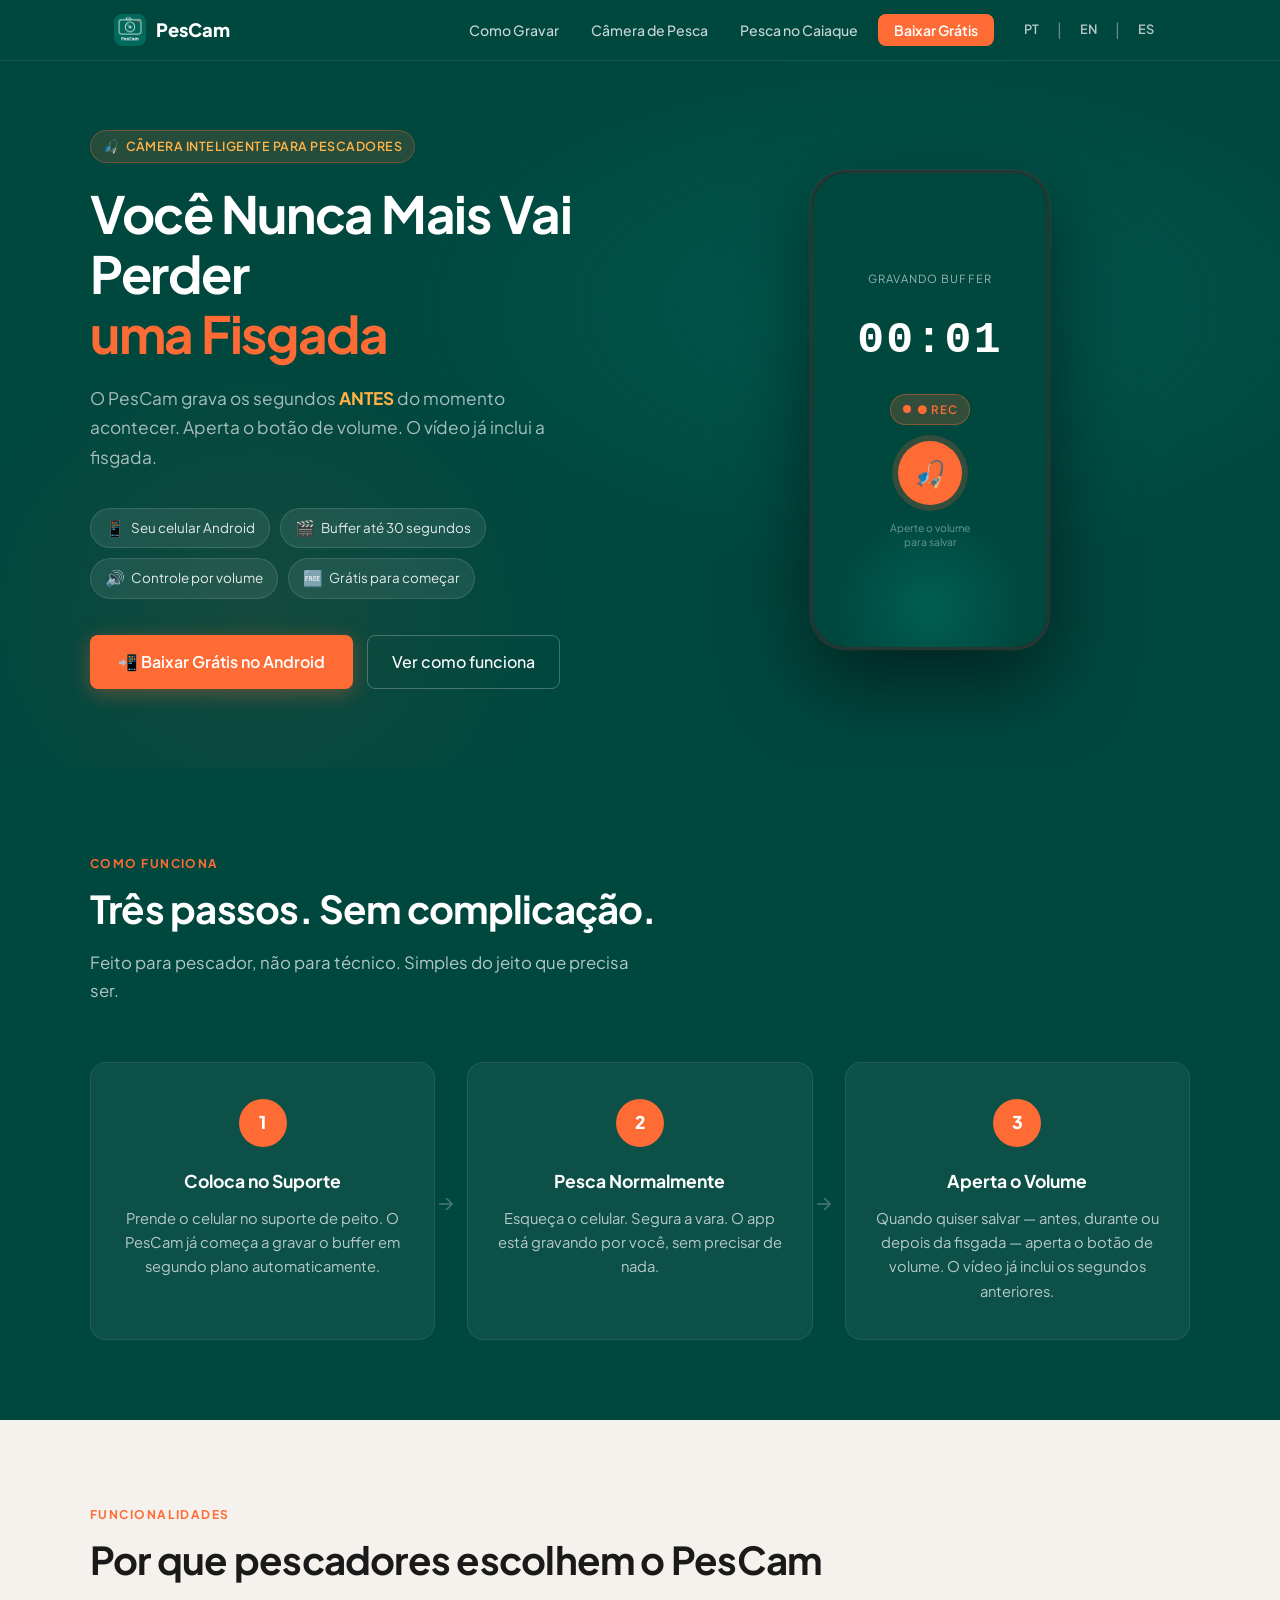
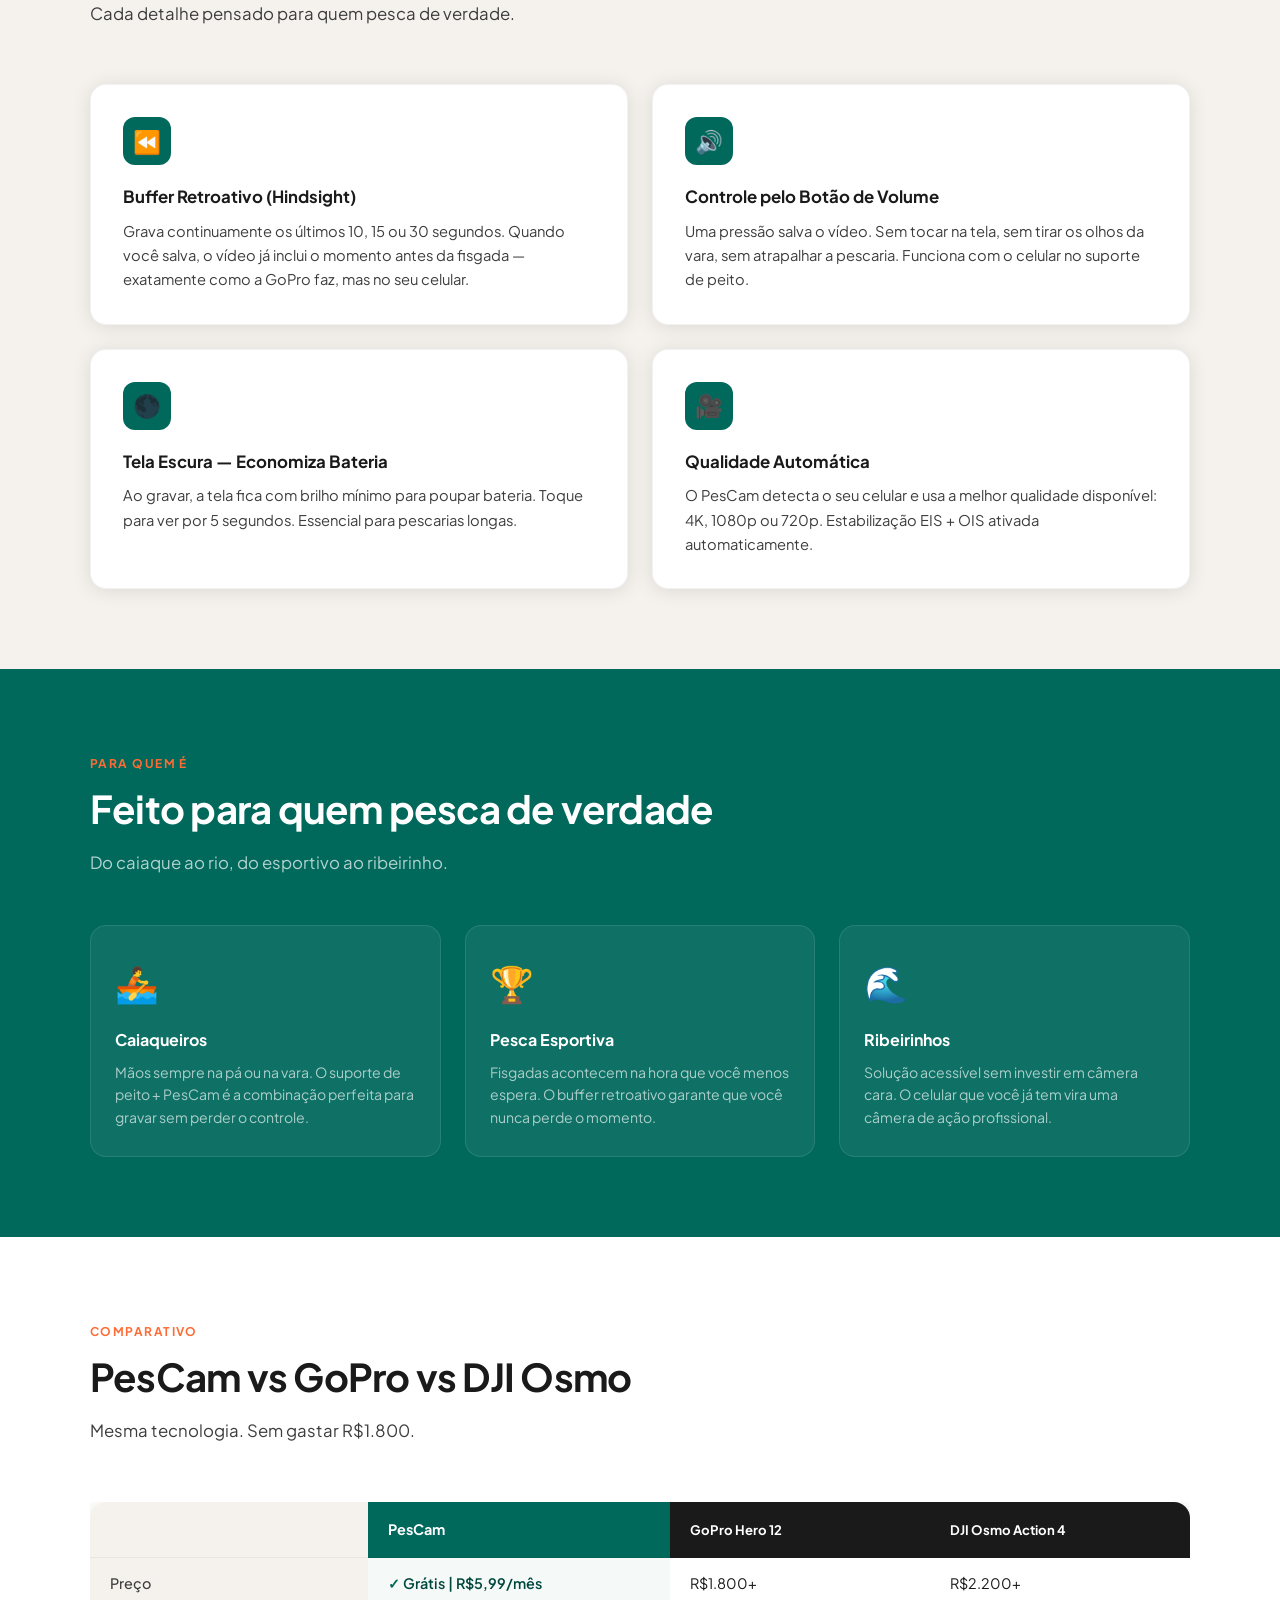
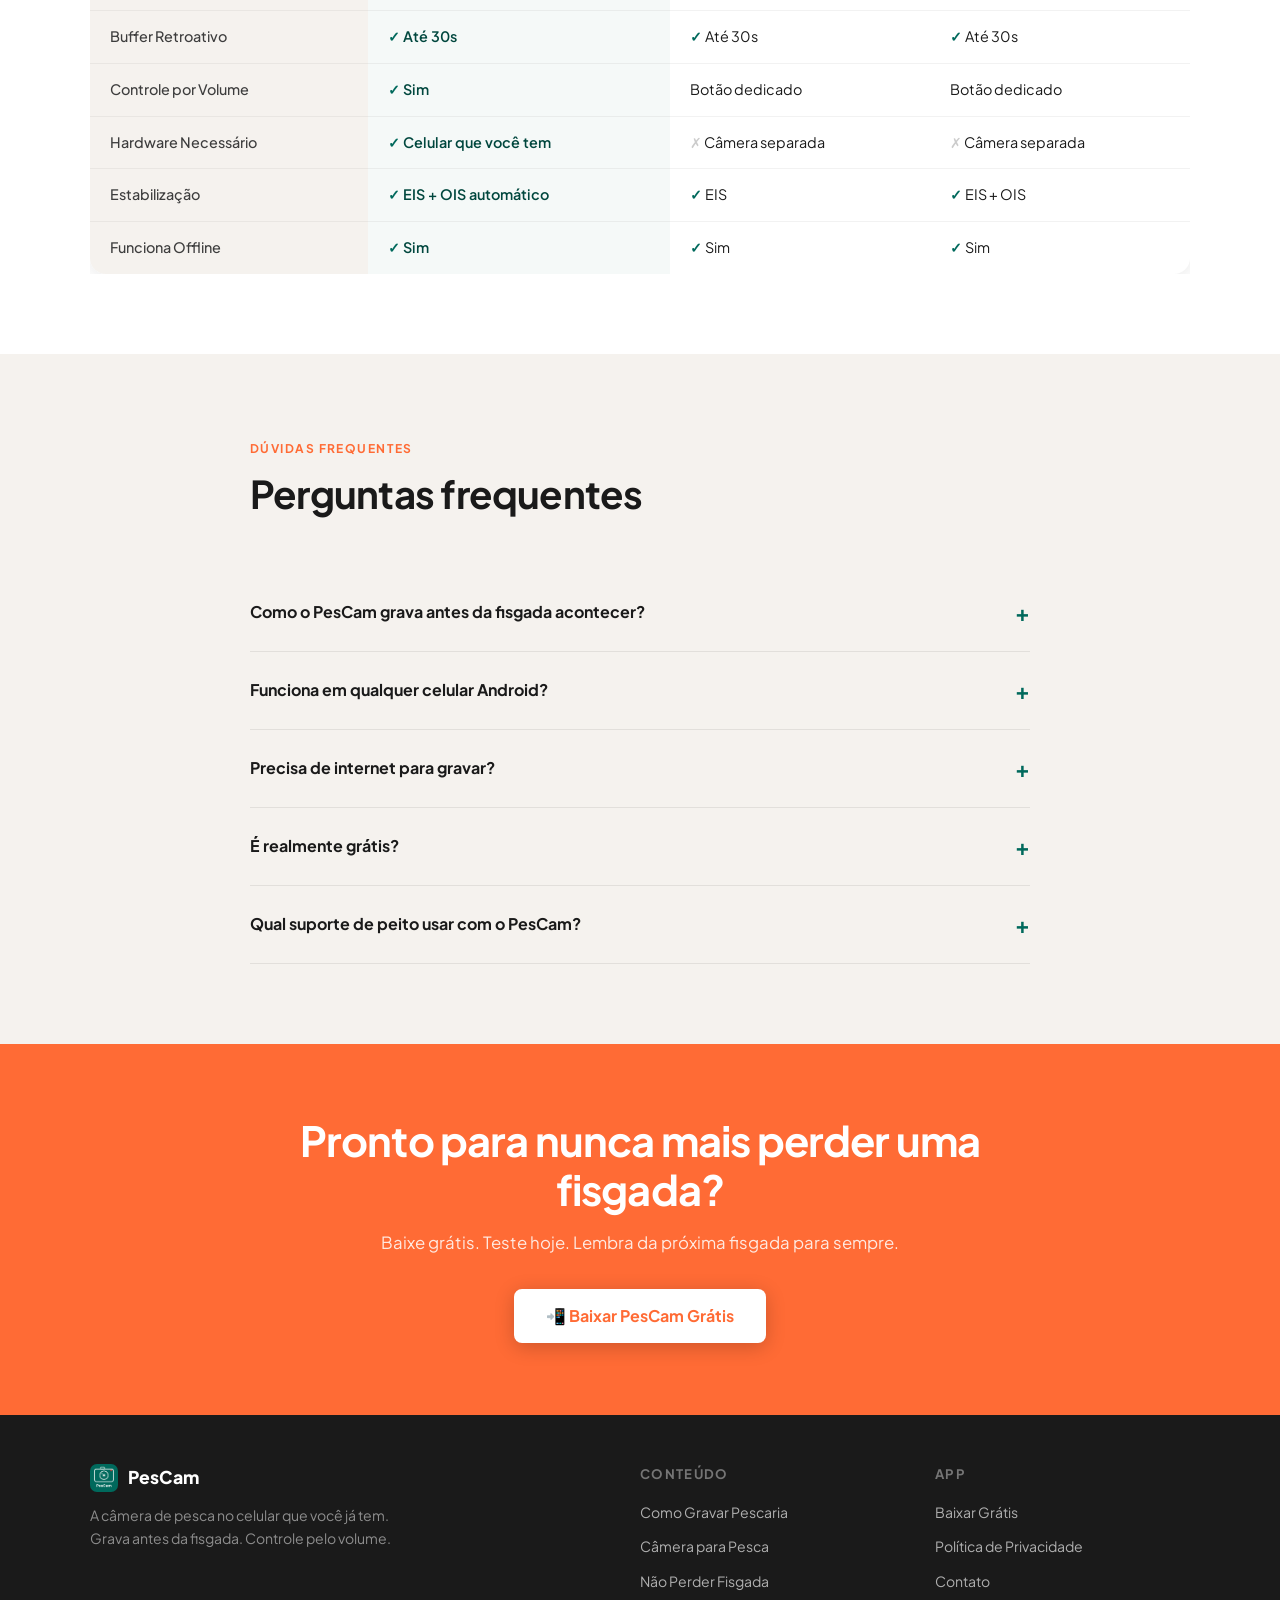
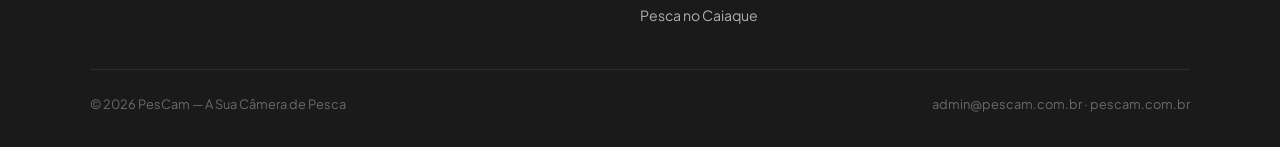
==== commit cee225d7: "preço 6 para 5,99 preco" ====
--- a/index.html
+++ b/index.html
@@ -237,7 +237,7 @@
         <tbody>
           <tr>
             <td>Preço</td>
-            <td class="col-pescam yes">Grátis / R$6/mês</td>
+            <td class="col-pescam yes">Grátis | R$5,99/mês</td>
             <td>R$1.800+</td>
             <td>R$2.200+</td>
           </tr>
